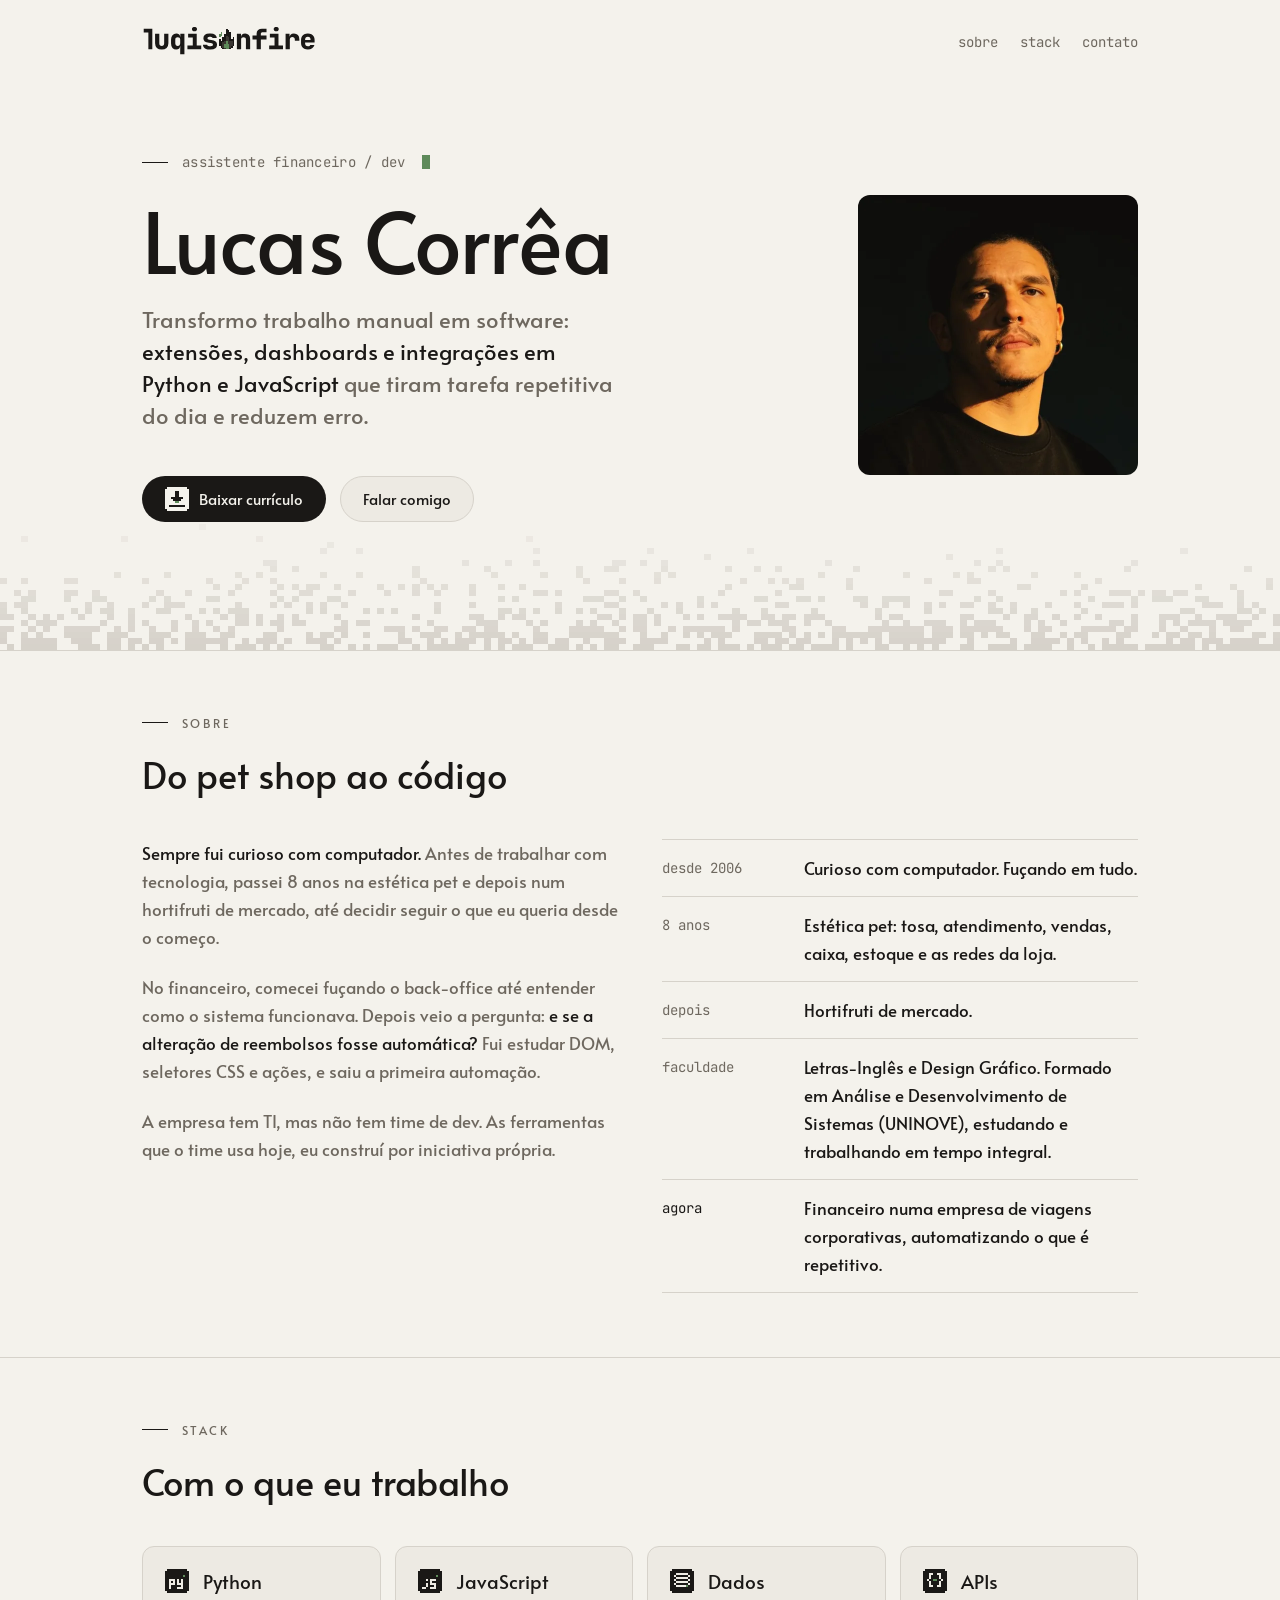
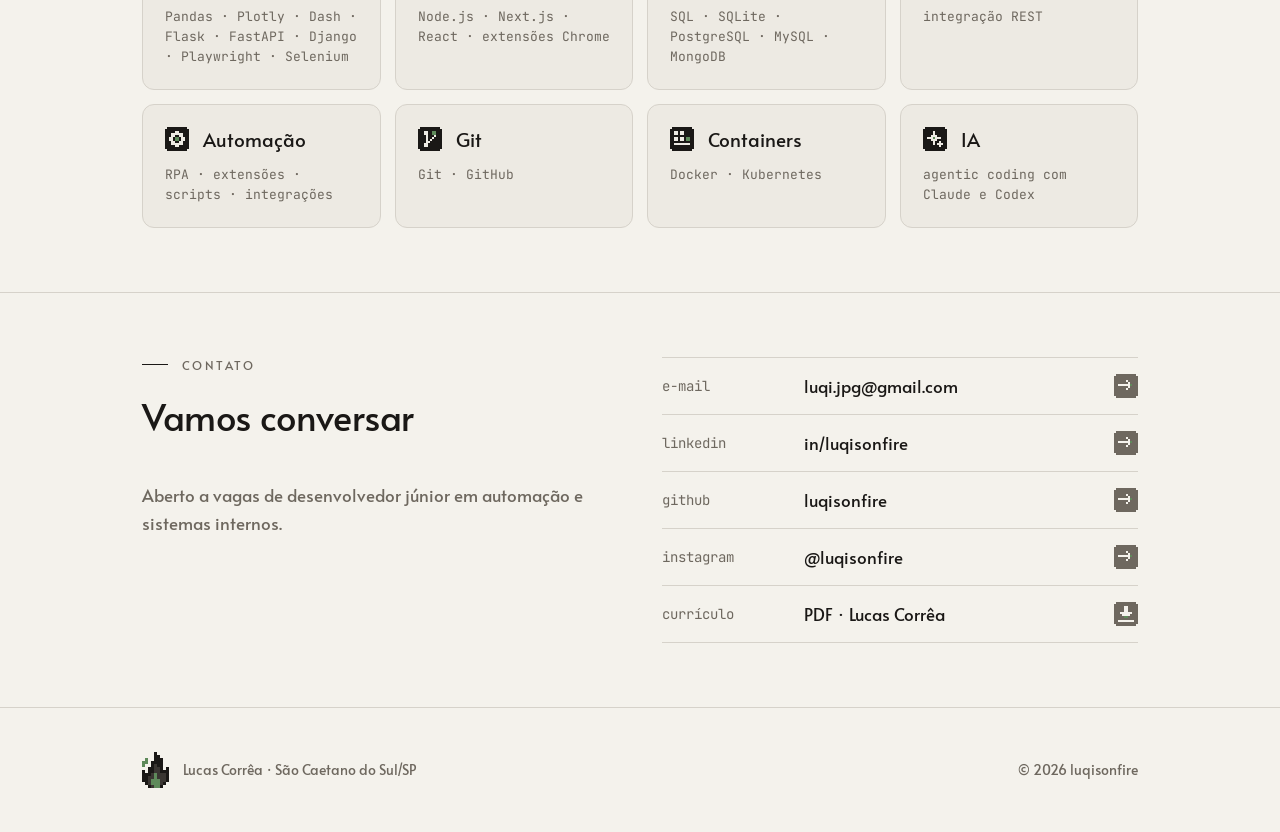
==== index.html @ d20c30f2 "Site v1: sobre, stack, contato e currículo" ====
<!doctype html>
<html lang="pt-BR">
<head>
<meta charset="utf-8">
<meta name="viewport" content="width=device-width,initial-scale=1">
<title>Lucas Corrêa · luqisonfire</title>
<meta name="description" content="Lucas Corrêa, assistente financeiro e dev. Automação de processos (RPA), integrações e ferramentas internas em Python e JavaScript.">
<meta name="theme-color" content="#0E0D0B" media="(prefers-color-scheme: dark)">
<meta name="theme-color" content="#F4F2EC" media="(prefers-color-scheme: light)">
<link rel="icon" href="favicon.svg" type="image/svg+xml">
<link rel="icon" href="favicon-32.png" sizes="32x32" type="image/png">
<link rel="apple-touch-icon" href="apple-touch-icon.png">
<link rel="canonical" href="https://luqisonfire.github.io/">
<meta property="og:type" content="website">
<meta property="og:locale" content="pt_BR">
<meta property="og:title" content="Lucas Corrêa · luqisonfire">
<meta property="og:description" content="Lucas Corrêa, assistente financeiro e dev. Automação de processos (RPA), integrações e ferramentas internas em Python e JavaScript.">
<meta property="og:url" content="https://luqisonfire.github.io/">
<meta property="og:image" content="https://luqisonfire.github.io/og.png">
<meta property="og:image:width" content="1200">
<meta property="og:image:height" content="630">
<meta name="twitter:card" content="summary_large_image">
<link rel="preload" href="assets/fonts/alata-latin-400-normal.woff2" as="font" type="font/woff2" crossorigin>
<link rel="stylesheet" href="assets/site.css">
<script type="application/ld+json">{"@context":"https://schema.org","@type":"Person","name":"Lucas Corrêa","alternateName":"luqisonfire","jobTitle":"Assistente financeiro e desenvolvedor","email":"mailto:luqi.jpg@gmail.com","url":"https://luqisonfire.github.io/","sameAs":["https://www.linkedin.com/in/luqisonfire","https://github.com/luqisonfire","https://www.instagram.com/luqisonfire"]}</script>
</head>
<body>
<a class="skip" href="#conteudo">Pular para o conteúdo</a>
<header class="wrap top">
  <a class="logo" href="./" aria-label="luqisonfire, início"><svg role="img" aria-label="luqisonfire" xmlns="http://www.w3.org/2000/svg" viewBox="35.0 -790.0 6236.5 1030.0"><path d="M260.0 0V-595H95.0V-730H400.0V0Z M734.0 10Q623.0 10 560.5 -50.0Q498.0 -110 498.0 -214V-550H648.0V-215Q648.0 -169 670.0 -144.5Q692.0 -120 734.0 -120Q775.0 -120 797.5 -144.5Q820.0 -169 820.0 -215V-550H970.0V-214Q970.0 -109 907.0 -49.5Q844.0 10 734.0 10Z M1388.0 180V30L1393.0 -105H1358.0L1391.0 -140Q1391.0 -69 1353.0 -29.5Q1315.0 10 1247.0 10Q1164.0 10 1114.0 -48.5Q1064.0 -107 1064.0 -205V-345Q1064.0 -443 1114.0 -501.5Q1164.0 -560 1247.0 -560Q1315.0 -560 1353.0 -520.5Q1391.0 -481 1391.0 -410L1358.0 -445H1393.0V-550H1538.0V180ZM1301.0 -120Q1342.0 -120 1365.0 -143.5Q1388.0 -167 1388.0 -210V-340Q1388.0 -383 1365.0 -406.5Q1342.0 -430 1301.0 -430Q1259.0 -430 1236.5 -407.0Q1214.0 -384 1214.0 -340V-210Q1214.0 -167 1236.5 -143.5Q1259.0 -120 1301.0 -120Z M1644.0 0V-136H1834.0V-415H1669.0V-550H1974.0V-136H2134.0V0ZM1894.0 -637Q1853.0 -637 1828.5 -658.0Q1804.0 -679 1804.0 -715Q1804.0 -751 1828.5 -772.0Q1853.0 -793 1894.0 -793Q1935.0 -793 1959.5 -772.0Q1984.0 -751 1984.0 -715Q1984.0 -679 1959.5 -658.0Q1935.0 -637 1894.0 -637Z M2421.0 10Q2353.0 10 2302.0 -11.5Q2251.0 -33 2222.5 -71.0Q2194.0 -109 2194.0 -160H2344.0Q2344.0 -136 2365.5 -121.5Q2387.0 -107 2421.0 -107H2465.0Q2506.0 -107 2527.5 -122.0Q2549.0 -137 2549.0 -164Q2549.0 -189 2530.0 -202.5Q2511.0 -216 2471.0 -221L2407.0 -229Q2304.0 -242 2257.0 -279.0Q2210.0 -316 2210.0 -392Q2210.0 -472 2265.0 -516.0Q2320.0 -560 2426.0 -560H2464.0Q2565.0 -560 2625.0 -516.0Q2685.0 -472 2685.0 -398H2535.0Q2535.0 -418 2515.5 -430.5Q2496.0 -443 2464.0 -443H2426.0Q2389.0 -443 2372.0 -430.5Q2355.0 -418 2355.0 -393Q2355.0 -370 2370.5 -358.0Q2386.0 -346 2420.0 -341L2489.0 -332Q2593.0 -319 2643.5 -280.0Q2694.0 -241 2694.0 -164Q2694.0 -80 2636.0 -35.0Q2578.0 10 2465.0 10Z M3397.5 0V-550H3542.5V-445H3586.5L3542.5 -410Q3542.5 -480 3582.5 -520.0Q3622.5 -560 3690.5 -560Q3770.5 -560 3819.0 -504.0Q3867.5 -448 3867.5 -355V0H3717.5V-340Q3717.5 -383 3695.0 -406.5Q3672.5 -430 3631.5 -430Q3591.5 -430 3569.5 -406.5Q3547.5 -383 3547.5 -340V0Z M4096.5 0V-350H3950.5V-485H4096.5V-560Q4096.5 -637 4149.0 -683.5Q4201.5 -730 4286.5 -730H4447.5V-600H4291.5Q4271.5 -600 4259.0 -587.5Q4246.5 -575 4246.5 -555V-485H4447.5V-350H4246.5V0Z M4541.5 0V-136H4731.5V-415H4566.5V-550H4871.5V-136H5031.5V0ZM4791.5 -637Q4750.5 -637 4726.0 -658.0Q4701.5 -679 4701.5 -715Q4701.5 -751 4726.0 -772.0Q4750.5 -793 4791.5 -793Q4832.5 -793 4857.0 -772.0Q4881.5 -751 4881.5 -715Q4881.5 -679 4857.0 -658.0Q4832.5 -637 4791.5 -637Z M5123.5 0V-550H5263.5V-445H5301.5L5258.5 -381Q5258.5 -470 5299.5 -515.0Q5340.5 -560 5419.5 -560Q5510.5 -560 5561.0 -505.0Q5611.5 -450 5611.5 -350V-305H5451.5V-340Q5451.5 -385 5427.0 -410.0Q5402.5 -435 5361.5 -435Q5318.5 -435 5296.0 -410.0Q5273.5 -385 5273.5 -340V0Z M5912.5 10Q5839.5 10 5785.0 -17.5Q5730.5 -45 5701.0 -94.5Q5671.5 -144 5671.5 -210V-340Q5671.5 -406 5701.0 -455.5Q5730.5 -505 5785.0 -532.5Q5839.5 -560 5912.5 -560Q5985.5 -560 6039.0 -532.5Q6092.5 -505 6122.0 -455.5Q6151.5 -406 6151.5 -340V-240H5814.5V-210Q5814.5 -158 5839.5 -131.5Q5864.5 -105 5914.5 -105Q5949.5 -105 5971.0 -117.0Q5992.5 -129 5999.5 -150H6146.5Q6128.5 -78 6065.0 -34.0Q6001.5 10 5912.5 10ZM6008.5 -317V-342Q6008.5 -393 5985.0 -420.0Q5961.5 -447 5912.5 -447Q5863.5 -447 5839.0 -419.0Q5814.5 -391 5814.5 -340V-325L6018.5 -327Z" class="lk"/><g shape-rendering="crispEdges"><rect x="3007.33" y="-730.00" width="61.43" height="61.43" class="lk"/><rect x="3007.33" y="-669.17" width="61.43" height="61.43" class="lk"/><rect x="3068.17" y="-669.17" width="61.43" height="61.43" class="lk"/><rect x="2824.83" y="-608.33" width="61.43" height="61.43" class="la"/><rect x="3007.33" y="-608.33" width="61.43" height="61.43" class="lk"/><rect x="3068.17" y="-608.33" width="61.43" height="61.43" class="lk"/><rect x="3129.00" y="-608.33" width="61.43" height="61.43" class="lk"/><rect x="2764.00" y="-547.50" width="61.43" height="61.43" class="la"/><rect x="2824.83" y="-547.50" width="61.43" height="61.43" class="la"/><rect x="2946.50" y="-547.50" width="61.43" height="61.43" class="lk"/><rect x="3007.33" y="-547.50" width="61.43" height="61.43" class="lk"/><rect x="3068.17" y="-547.50" width="61.43" height="61.43" class="lk"/><rect x="3129.00" y="-547.50" width="61.43" height="61.43" class="lk"/><rect x="2764.00" y="-486.67" width="61.43" height="61.43" class="la"/><rect x="2946.50" y="-486.67" width="61.43" height="61.43" class="lk"/><rect x="3007.33" y="-486.67" width="61.43" height="61.43" class="lm"/><rect x="3068.17" y="-486.67" width="61.43" height="61.43" class="lk"/><rect x="3129.00" y="-486.67" width="61.43" height="61.43" class="lk"/><rect x="2885.67" y="-425.83" width="61.43" height="61.43" class="lk"/><rect x="2946.50" y="-425.83" width="61.43" height="61.43" class="lk"/><rect x="3007.33" y="-425.83" width="61.43" height="61.43" class="lm"/><rect x="3068.17" y="-425.83" width="61.43" height="61.43" class="lm"/><rect x="3129.00" y="-425.83" width="61.43" height="61.43" class="lk"/><rect x="3250.67" y="-425.83" width="61.43" height="61.43" class="lk"/><rect x="2764.00" y="-365.00" width="61.43" height="61.43" class="lk"/><rect x="2885.67" y="-365.00" width="61.43" height="61.43" class="lk"/><rect x="2946.50" y="-365.00" width="61.43" height="61.43" class="lk"/><rect x="3007.33" y="-365.00" width="61.43" height="61.43" class="lm"/><rect x="3068.17" y="-365.00" width="61.43" height="61.43" class="lm"/><rect x="3129.00" y="-365.00" width="61.43" height="61.43" class="lk"/><rect x="3189.83" y="-365.00" width="61.43" height="61.43" class="lk"/><rect x="3250.67" y="-365.00" width="61.43" height="61.43" class="lk"/><rect x="2764.00" y="-304.17" width="61.43" height="61.43" class="lk"/><rect x="2824.83" y="-304.17" width="61.43" height="61.43" class="lk"/><rect x="2885.67" y="-304.17" width="61.43" height="61.43" class="lk"/><rect x="2946.50" y="-304.17" width="61.43" height="61.43" class="lm"/><rect x="3007.33" y="-304.17" width="61.43" height="61.43" class="la"/><rect x="3068.17" y="-304.17" width="61.43" height="61.43" class="lm"/><rect x="3129.00" y="-304.17" width="61.43" height="61.43" class="lm"/><rect x="3189.83" y="-304.17" width="61.43" height="61.43" class="lm"/><rect x="3250.67" y="-304.17" width="61.43" height="61.43" class="lk"/><rect x="2764.00" y="-243.33" width="61.43" height="61.43" class="lk"/><rect x="2824.83" y="-243.33" width="61.43" height="61.43" class="lk"/><rect x="2885.67" y="-243.33" width="61.43" height="61.43" class="lm"/><rect x="2946.50" y="-243.33" width="61.43" height="61.43" class="lm"/><rect x="3007.33" y="-243.33" width="61.43" height="61.43" class="la"/><rect x="3068.17" y="-243.33" width="61.43" height="61.43" class="lm"/><rect x="3129.00" y="-243.33" width="61.43" height="61.43" class="lm"/><rect x="3189.83" y="-243.33" width="61.43" height="61.43" class="lm"/><rect x="3250.67" y="-243.33" width="61.43" height="61.43" class="lk"/><rect x="2764.00" y="-182.50" width="61.43" height="61.43" class="lk"/><rect x="2824.83" y="-182.50" width="61.43" height="61.43" class="lk"/><rect x="2885.67" y="-182.50" width="61.43" height="61.43" class="lm"/><rect x="2946.50" y="-182.50" width="61.43" height="61.43" class="la"/><rect x="3007.33" y="-182.50" width="61.43" height="61.43" class="la"/><rect x="3068.17" y="-182.50" width="61.43" height="61.43" class="la"/><rect x="3129.00" y="-182.50" width="61.43" height="61.43" class="lm"/><rect x="3189.83" y="-182.50" width="61.43" height="61.43" class="lm"/><rect x="3250.67" y="-182.50" width="61.43" height="61.43" class="lk"/><rect x="2824.83" y="-121.67" width="61.43" height="61.43" class="lk"/><rect x="2885.67" y="-121.67" width="61.43" height="61.43" class="lm"/><rect x="2946.50" y="-121.67" width="61.43" height="61.43" class="la"/><rect x="3007.33" y="-121.67" width="61.43" height="61.43" class="la"/><rect x="3068.17" y="-121.67" width="61.43" height="61.43" class="la"/><rect x="3129.00" y="-121.67" width="61.43" height="61.43" class="lm"/><rect x="3189.83" y="-121.67" width="61.43" height="61.43" class="lk"/><rect x="2885.67" y="-60.83" width="61.43" height="61.43" class="lk"/><rect x="2946.50" y="-60.83" width="61.43" height="61.43" class="lm"/><rect x="3007.33" y="-60.83" width="61.43" height="61.43" class="la"/><rect x="3068.17" y="-60.83" width="61.43" height="61.43" class="la"/><rect x="3129.00" y="-60.83" width="61.43" height="61.43" class="lk"/></g></svg></a>
  <nav aria-label="Seções"><a href="#sobre">sobre</a><a href="#stack">stack</a><a href="#contato">contato</a></nav>
</header>
<main id="conteudo">
<div class="hero">
  <div class="embers" aria-hidden="true"><i class="" style="left:8%;animation-delay:0s"></i><i class="" style="left:22%;animation-delay:2.2s"></i><i class="" style="left:37%;animation-delay:4.1s"></i><i class="on" style="left:55%;animation-delay:1.2s"></i><i class="" style="left:71%;animation-delay:3.3s"></i><i class="" style="left:88%;animation-delay:5.0s"></i><i class="" style="left:63%;animation-delay:0.6s"></i></div>
  <svg class="trail" viewBox="0 0 180 22" preserveAspectRatio="none" shape-rendering="crispEdges" fill="currentColor" aria-hidden="true" focusable="false"><rect x="0" y="20" width="1" height="1" fill-opacity="0.96"/><rect x="0" y="19" width="1" height="1" fill-opacity="0.92"/><rect x="0" y="18" width="1" height="1" fill-opacity="0.88"/><rect x="0" y="16" width="1" height="1" fill-opacity="0.81"/><rect x="0" y="15" width="1" height="1" fill-opacity="0.77"/><rect x="0" y="14" width="1" height="1" fill-opacity="0.73"/><rect x="0" y="10" width="1" height="1" fill-opacity="0.57"/><rect x="1" y="21" width="1" height="1"/><rect x="1" y="18" width="1" height="1" fill-opacity="0.88"/><rect x="1" y="16" width="1" height="1" fill-opacity="0.81"/><rect x="2" y="14" width="1" height="1" fill-opacity="0.73"/><rect x="2" y="12" width="1" height="1" fill-opacity="0.65"/><rect x="3" y="21" width="1" height="1"/><rect x="3" y="20" width="1" height="1" fill-opacity="0.96"/><rect x="3" y="19" width="1" height="1" fill-opacity="0.92"/><rect x="3" y="17" width="1" height="1" fill-opacity="0.85"/><rect x="3" y="15" width="1" height="1" fill-opacity="0.77"/><rect x="3" y="14" width="1" height="1" fill-opacity="0.73"/><rect x="3" y="13" width="1" height="1" fill-opacity="0.69"/><rect x="3" y="10" width="1" height="1" fill-opacity="0.57"/><rect x="3" y="3" width="1" height="1" fill-opacity="0.3"/><rect x="4" y="21" width="1" height="1"/><rect x="4" y="20" width="1" height="1" fill-opacity="0.96"/><rect x="4" y="18" width="1" height="1" fill-opacity="0.88"/><rect x="4" y="16" width="1" height="1" fill-opacity="0.81"/><rect x="4" y="13" width="1" height="1" fill-opacity="0.69"/><rect x="4" y="12" width="1" height="1" fill-opacity="0.65"/><rect x="5" y="21" width="1" height="1"/><rect x="5" y="20" width="1" height="1" fill-opacity="0.96"/><rect x="5" y="19" width="1" height="1" fill-opacity="0.92"/><rect x="5" y="17" width="1" height="1" fill-opacity="0.85"/><rect x="6" y="21" width="1" height="1"/><rect x="6" y="20" width="1" height="1" fill-opacity="0.96"/><rect x="6" y="18" width="1" height="1" fill-opacity="0.88"/><rect x="6" y="17" width="1" height="1" fill-opacity="0.85"/><rect x="6" y="16" width="1" height="1" fill-opacity="0.81"/><rect x="7" y="21" width="1" height="1"/><rect x="7" y="20" width="1" height="1" fill-opacity="0.96"/><rect x="7" y="17" width="1" height="1" fill-opacity="0.85"/><rect x="8" y="16" width="1" height="1" fill-opacity="0.81"/><rect x="9" y="19" width="1" height="1" fill-opacity="0.92"/><rect x="9" y="18" width="1" height="1" fill-opacity="0.88"/><rect x="9" y="13" width="1" height="1" fill-opacity="0.69"/><rect x="9" y="12" width="1" height="1" fill-opacity="0.65"/><rect x="9" y="10" width="1" height="1" fill-opacity="0.57"/><rect x="10" y="20" width="1" height="1" fill-opacity="0.96"/><rect x="10" y="19" width="1" height="1" fill-opacity="0.92"/><rect x="10" y="18" width="1" height="1" fill-opacity="0.88"/><rect x="10" y="15" width="1" height="1" fill-opacity="0.77"/><rect x="10" y="12" width="1" height="1" fill-opacity="0.65"/><rect x="10" y="10" width="1" height="1" fill-opacity="0.57"/><rect x="11" y="21" width="1" height="1"/><rect x="11" y="20" width="1" height="1" fill-opacity="0.96"/><rect x="11" y="19" width="1" height="1" fill-opacity="0.92"/><rect x="11" y="18" width="1" height="1" fill-opacity="0.88"/><rect x="11" y="16" width="1" height="1" fill-opacity="0.81"/><rect x="12" y="21" width="1" height="1"/><rect x="12" y="20" width="1" height="1" fill-opacity="0.96"/><rect x="12" y="19" width="1" height="1" fill-opacity="0.92"/><rect x="12" y="18" width="1" height="1" fill-opacity="0.88"/><rect x="12" y="15" width="1" height="1" fill-opacity="0.77"/><rect x="12" y="14" width="1" height="1" fill-opacity="0.73"/><rect x="13" y="21" width="1" height="1"/><rect x="13" y="18" width="1" height="1" fill-opacity="0.88"/><rect x="13" y="13" width="1" height="1" fill-opacity="0.69"/><rect x="13" y="12" width="1" height="1" fill-opacity="0.65"/><rect x="14" y="17" width="1" height="1" fill-opacity="0.85"/><rect x="14" y="15" width="1" height="1" fill-opacity="0.77"/><rect x="14" y="13" width="1" height="1" fill-opacity="0.69"/><rect x="15" y="21" width="1" height="1"/><rect x="15" y="20" width="1" height="1" fill-opacity="0.96"/><rect x="15" y="19" width="1" height="1" fill-opacity="0.92"/><rect x="15" y="16" width="1" height="1" fill-opacity="0.81"/><rect x="15" y="15" width="1" height="1" fill-opacity="0.77"/><rect x="15" y="14" width="1" height="1" fill-opacity="0.73"/><rect x="16" y="21" width="1" height="1"/><rect x="16" y="20" width="1" height="1" fill-opacity="0.96"/><rect x="16" y="19" width="1" height="1" fill-opacity="0.92"/><rect x="16" y="18" width="1" height="1" fill-opacity="0.88"/><rect x="16" y="9" width="1" height="1" fill-opacity="0.54"/><rect x="17" y="19" width="1" height="1" fill-opacity="0.92"/><rect x="17" y="3" width="1" height="1" fill-opacity="0.3"/><rect x="18" y="21" width="1" height="1"/><rect x="18" y="20" width="1" height="1" fill-opacity="0.96"/><rect x="18" y="18" width="1" height="1" fill-opacity="0.88"/><rect x="18" y="17" width="1" height="1" fill-opacity="0.85"/><rect x="18" y="16" width="1" height="1" fill-opacity="0.81"/><rect x="18" y="15" width="1" height="1" fill-opacity="0.77"/><rect x="19" y="20" width="1" height="1" fill-opacity="0.96"/><rect x="20" y="21" width="1" height="1"/><rect x="20" y="17" width="1" height="1" fill-opacity="0.85"/><rect x="20" y="14" width="1" height="1" fill-opacity="0.73"/><rect x="20" y="10" width="1" height="1" fill-opacity="0.57"/><rect x="21" y="20" width="1" height="1" fill-opacity="0.96"/><rect x="21" y="19" width="1" height="1" fill-opacity="0.92"/><rect x="21" y="18" width="1" height="1" fill-opacity="0.88"/><rect x="21" y="13" width="1" height="1" fill-opacity="0.69"/><rect x="22" y="21" width="1" height="1"/><rect x="22" y="20" width="1" height="1" fill-opacity="0.96"/><rect x="22" y="19" width="1" height="1" fill-opacity="0.92"/><rect x="22" y="15" width="1" height="1" fill-opacity="0.77"/><rect x="22" y="12" width="1" height="1" fill-opacity="0.65"/><rect x="23" y="19" width="1" height="1" fill-opacity="0.92"/><rect x="23" y="15" width="1" height="1" fill-opacity="0.77"/><rect x="23" y="14" width="1" height="1" fill-opacity="0.73"/><rect x="23" y="13" width="1" height="1" fill-opacity="0.69"/><rect x="23" y="9" width="1" height="1" fill-opacity="0.54"/><rect x="24" y="20" width="1" height="1" fill-opacity="0.96"/><rect x="24" y="18" width="1" height="1" fill-opacity="0.88"/><rect x="24" y="17" width="1" height="1" fill-opacity="0.85"/><rect x="24" y="14" width="1" height="1" fill-opacity="0.73"/><rect x="25" y="14" width="1" height="1" fill-opacity="0.73"/><rect x="26" y="21" width="1" height="1"/><rect x="26" y="20" width="1" height="1" fill-opacity="0.96"/><rect x="26" y="19" width="1" height="1" fill-opacity="0.92"/><rect x="26" y="16" width="1" height="1" fill-opacity="0.81"/><rect x="26" y="12" width="1" height="1" fill-opacity="0.65"/><rect x="27" y="21" width="1" height="1"/><rect x="27" y="20" width="1" height="1" fill-opacity="0.96"/><rect x="27" y="19" width="1" height="1" fill-opacity="0.92"/><rect x="27" y="18" width="1" height="1" fill-opacity="0.88"/><rect x="27" y="17" width="1" height="1" fill-opacity="0.85"/><rect x="28" y="21" width="1" height="1"/><rect x="28" y="20" width="1" height="1" fill-opacity="0.96"/><rect x="28" y="19" width="1" height="1" fill-opacity="0.92"/><rect x="28" y="15" width="1" height="1" fill-opacity="0.77"/><rect x="28" y="1" width="1" height="1" fill-opacity="0.23"/><rect x="29" y="20" width="1" height="1" fill-opacity="0.96"/><rect x="29" y="17" width="1" height="1" fill-opacity="0.85"/><rect x="29" y="13" width="1" height="1" fill-opacity="0.69"/><rect x="29" y="10" width="1" height="1" fill-opacity="0.57"/><rect x="30" y="20" width="1" height="1" fill-opacity="0.96"/><rect x="30" y="18" width="1" height="1" fill-opacity="0.88"/><rect x="30" y="15" width="1" height="1" fill-opacity="0.77"/><rect x="30" y="13" width="1" height="1" fill-opacity="0.69"/><rect x="30" y="11" width="1" height="1" fill-opacity="0.61"/><rect x="31" y="21" width="1" height="1"/><rect x="31" y="20" width="1" height="1" fill-opacity="0.96"/><rect x="31" y="19" width="1" height="1" fill-opacity="0.92"/><rect x="31" y="16" width="1" height="1" fill-opacity="0.81"/><rect x="32" y="19" width="1" height="1" fill-opacity="0.92"/><rect x="32" y="18" width="1" height="1" fill-opacity="0.88"/><rect x="32" y="15" width="1" height="1" fill-opacity="0.77"/><rect x="32" y="12" width="1" height="1" fill-opacity="0.65"/><rect x="33" y="21" width="1" height="1"/><rect x="33" y="17" width="1" height="1" fill-opacity="0.85"/><rect x="33" y="16" width="1" height="1" fill-opacity="0.81"/><rect x="33" y="15" width="1" height="1" fill-opacity="0.77"/><rect x="33" y="14" width="1" height="1" fill-opacity="0.73"/><rect x="33" y="11" width="1" height="1" fill-opacity="0.61"/><rect x="33" y="9" width="1" height="1" fill-opacity="0.54"/><rect x="34" y="21" width="1" height="1"/><rect x="34" y="20" width="1" height="1" fill-opacity="0.96"/><rect x="34" y="17" width="1" height="1" fill-opacity="0.85"/><rect x="34" y="16" width="1" height="1" fill-opacity="0.81"/><rect x="34" y="15" width="1" height="1" fill-opacity="0.77"/><rect x="34" y="10" width="1" height="1" fill-opacity="0.57"/><rect x="35" y="21" width="1" height="1"/><rect x="36" y="20" width="1" height="1" fill-opacity="0.96"/><rect x="36" y="17" width="1" height="1" fill-opacity="0.85"/><rect x="36" y="16" width="1" height="1" fill-opacity="0.81"/><rect x="36" y="9" width="1" height="1" fill-opacity="0.54"/><rect x="36" y="3" width="1" height="1" fill-opacity="0.3"/><rect x="37" y="21" width="1" height="1"/><rect x="37" y="20" width="1" height="1" fill-opacity="0.96"/><rect x="37" y="19" width="1" height="1" fill-opacity="0.92"/><rect x="37" y="7" width="1" height="1" fill-opacity="0.46"/><rect x="38" y="20" width="1" height="1" fill-opacity="0.96"/><rect x="38" y="19" width="1" height="1" fill-opacity="0.92"/><rect x="38" y="17" width="1" height="1" fill-opacity="0.85"/><rect x="38" y="14" width="1" height="1" fill-opacity="0.73"/><rect x="38" y="12" width="1" height="1" fill-opacity="0.65"/><rect x="38" y="10" width="1" height="1" fill-opacity="0.57"/><rect x="38" y="8" width="1" height="1" fill-opacity="0.5"/><rect x="38" y="7" width="1" height="1" fill-opacity="0.46"/><rect x="39" y="21" width="1" height="1"/><rect x="39" y="18" width="1" height="1" fill-opacity="0.88"/><rect x="39" y="17" width="1" height="1" fill-opacity="0.85"/><rect x="39" y="16" width="1" height="1" fill-opacity="0.81"/><rect x="39" y="13" width="1" height="1" fill-opacity="0.69"/><rect x="39" y="11" width="1" height="1" fill-opacity="0.61"/><rect x="40" y="20" width="1" height="1" fill-opacity="0.96"/><rect x="40" y="14" width="1" height="1" fill-opacity="0.73"/><rect x="41" y="17" width="1" height="1" fill-opacity="0.85"/><rect x="41" y="16" width="1" height="1" fill-opacity="0.81"/><rect x="41" y="13" width="1" height="1" fill-opacity="0.69"/><rect x="41" y="11" width="1" height="1" fill-opacity="0.61"/><rect x="41" y="8" width="1" height="1" fill-opacity="0.5"/><rect x="42" y="17" width="1" height="1" fill-opacity="0.85"/><rect x="42" y="12" width="1" height="1" fill-opacity="0.65"/><rect x="43" y="20" width="1" height="1" fill-opacity="0.96"/><rect x="43" y="19" width="1" height="1" fill-opacity="0.92"/><rect x="43" y="15" width="1" height="1" fill-opacity="0.77"/><rect x="43" y="14" width="1" height="1" fill-opacity="0.73"/><rect x="43" y="12" width="1" height="1" fill-opacity="0.65"/><rect x="43" y="11" width="1" height="1" fill-opacity="0.61"/><rect x="44" y="20" width="1" height="1" fill-opacity="0.96"/><rect x="44" y="11" width="1" height="1" fill-opacity="0.61"/><rect x="45" y="21" width="1" height="1"/><rect x="45" y="20" width="1" height="1" fill-opacity="0.96"/><rect x="45" y="19" width="1" height="1" fill-opacity="0.92"/><rect x="45" y="15" width="1" height="1" fill-opacity="0.77"/><rect x="45" y="14" width="1" height="1" fill-opacity="0.73"/><rect x="45" y="9" width="1" height="1" fill-opacity="0.54"/><rect x="45" y="5" width="1" height="1" fill-opacity="0.38"/><rect x="46" y="21" width="1" height="1"/><rect x="46" y="19" width="1" height="1" fill-opacity="0.92"/><rect x="46" y="13" width="1" height="1" fill-opacity="0.69"/><rect x="46" y="4" width="1" height="1" fill-opacity="0.34"/><rect x="47" y="20" width="1" height="1" fill-opacity="0.96"/><rect x="47" y="18" width="1" height="1" fill-opacity="0.88"/><rect x="47" y="16" width="1" height="1" fill-opacity="0.81"/><rect x="47" y="13" width="1" height="1" fill-opacity="0.69"/><rect x="47" y="11" width="1" height="1" fill-opacity="0.61"/><rect x="48" y="19" width="1" height="1" fill-opacity="0.92"/><rect x="48" y="18" width="1" height="1" fill-opacity="0.88"/><rect x="48" y="17" width="1" height="1" fill-opacity="0.85"/><rect x="48" y="14" width="1" height="1" fill-opacity="0.73"/><rect x="49" y="21" width="1" height="1"/><rect x="49" y="12" width="1" height="1" fill-opacity="0.65"/><rect x="50" y="17" width="1" height="1" fill-opacity="0.85"/><rect x="50" y="9" width="1" height="1" fill-opacity="0.54"/><rect x="50" y="5" width="1" height="1" fill-opacity="0.38"/><rect x="51" y="21" width="1" height="1"/><rect x="51" y="19" width="1" height="1" fill-opacity="0.92"/><rect x="51" y="17" width="1" height="1" fill-opacity="0.85"/><rect x="51" y="15" width="1" height="1" fill-opacity="0.77"/><rect x="53" y="21" width="1" height="1"/><rect x="53" y="15" width="1" height="1" fill-opacity="0.77"/><rect x="53" y="11" width="1" height="1" fill-opacity="0.61"/><rect x="54" y="21" width="1" height="1"/><rect x="54" y="18" width="1" height="1" fill-opacity="0.88"/><rect x="54" y="12" width="1" height="1" fill-opacity="0.65"/><rect x="55" y="21" width="1" height="1"/><rect x="55" y="18" width="1" height="1" fill-opacity="0.88"/><rect x="55" y="15" width="1" height="1" fill-opacity="0.77"/><rect x="56" y="20" width="1" height="1" fill-opacity="0.96"/><rect x="56" y="19" width="1" height="1" fill-opacity="0.92"/><rect x="56" y="18" width="1" height="1" fill-opacity="0.88"/><rect x="56" y="11" width="1" height="1" fill-opacity="0.61"/><rect x="57" y="20" width="1" height="1" fill-opacity="0.96"/><rect x="58" y="21" width="1" height="1"/><rect x="58" y="18" width="1" height="1" fill-opacity="0.88"/><rect x="58" y="16" width="1" height="1" fill-opacity="0.81"/><rect x="58" y="12" width="1" height="1" fill-opacity="0.65"/><rect x="58" y="11" width="1" height="1" fill-opacity="0.61"/><rect x="58" y="9" width="1" height="1" fill-opacity="0.54"/><rect x="58" y="8" width="1" height="1" fill-opacity="0.5"/><rect x="59" y="19" width="1" height="1" fill-opacity="0.92"/><rect x="59" y="10" width="1" height="1" fill-opacity="0.57"/><rect x="60" y="21" width="1" height="1"/><rect x="60" y="20" width="1" height="1" fill-opacity="0.96"/><rect x="60" y="19" width="1" height="1" fill-opacity="0.92"/><rect x="60" y="17" width="1" height="1" fill-opacity="0.85"/><rect x="60" y="11" width="1" height="1" fill-opacity="0.61"/><rect x="61" y="21" width="1" height="1"/><rect x="61" y="19" width="1" height="1" fill-opacity="0.92"/><rect x="61" y="18" width="1" height="1" fill-opacity="0.88"/><rect x="61" y="15" width="1" height="1" fill-opacity="0.77"/><rect x="61" y="14" width="1" height="1" fill-opacity="0.73"/><rect x="61" y="12" width="1" height="1" fill-opacity="0.65"/><rect x="62" y="21" width="1" height="1"/><rect x="62" y="20" width="1" height="1" fill-opacity="0.96"/><rect x="62" y="18" width="1" height="1" fill-opacity="0.88"/><rect x="62" y="11" width="1" height="1" fill-opacity="0.61"/><rect x="63" y="21" width="1" height="1"/><rect x="64" y="21" width="1" height="1"/><rect x="64" y="20" width="1" height="1" fill-opacity="0.96"/><rect x="64" y="19" width="1" height="1" fill-opacity="0.92"/><rect x="65" y="21" width="1" height="1"/><rect x="65" y="20" width="1" height="1" fill-opacity="0.96"/><rect x="65" y="18" width="1" height="1" fill-opacity="0.88"/><rect x="65" y="7" width="1" height="1" fill-opacity="0.46"/><rect x="66" y="20" width="1" height="1" fill-opacity="0.96"/><rect x="66" y="19" width="1" height="1" fill-opacity="0.92"/><rect x="66" y="18" width="1" height="1" fill-opacity="0.88"/><rect x="66" y="16" width="1" height="1" fill-opacity="0.81"/><rect x="66" y="14" width="1" height="1" fill-opacity="0.73"/><rect x="66" y="12" width="1" height="1" fill-opacity="0.65"/><rect x="66" y="11" width="1" height="1" fill-opacity="0.61"/><rect x="67" y="19" width="1" height="1" fill-opacity="0.92"/><rect x="67" y="17" width="1" height="1" fill-opacity="0.85"/><rect x="67" y="16" width="1" height="1" fill-opacity="0.81"/><rect x="68" y="21" width="1" height="1"/><rect x="68" y="20" width="1" height="1" fill-opacity="0.96"/><rect x="68" y="19" width="1" height="1" fill-opacity="0.92"/><rect x="68" y="18" width="1" height="1" fill-opacity="0.88"/><rect x="68" y="17" width="1" height="1" fill-opacity="0.85"/><rect x="68" y="8" width="1" height="1" fill-opacity="0.5"/><rect x="69" y="19" width="1" height="1" fill-opacity="0.92"/><rect x="69" y="18" width="1" height="1" fill-opacity="0.88"/><rect x="69" y="17" width="1" height="1" fill-opacity="0.85"/><rect x="69" y="9" width="1" height="1" fill-opacity="0.54"/><rect x="70" y="21" width="1" height="1"/><rect x="70" y="20" width="1" height="1" fill-opacity="0.96"/><rect x="70" y="19" width="1" height="1" fill-opacity="0.92"/><rect x="70" y="16" width="1" height="1" fill-opacity="0.81"/><rect x="70" y="15" width="1" height="1" fill-opacity="0.77"/><rect x="70" y="13" width="1" height="1" fill-opacity="0.69"/><rect x="70" y="11" width="1" height="1" fill-opacity="0.61"/><rect x="71" y="20" width="1" height="1" fill-opacity="0.96"/><rect x="71" y="15" width="1" height="1" fill-opacity="0.77"/><rect x="71" y="7" width="1" height="1" fill-opacity="0.46"/><rect x="72" y="21" width="1" height="1"/><rect x="72" y="19" width="1" height="1" fill-opacity="0.92"/><rect x="72" y="16" width="1" height="1" fill-opacity="0.81"/><rect x="72" y="13" width="1" height="1" fill-opacity="0.69"/><rect x="73" y="21" width="1" height="1"/><rect x="73" y="20" width="1" height="1" fill-opacity="0.96"/><rect x="73" y="16" width="1" height="1" fill-opacity="0.81"/><rect x="73" y="15" width="1" height="1" fill-opacity="0.77"/><rect x="73" y="11" width="1" height="1" fill-opacity="0.61"/><rect x="74" y="21" width="1" height="1"/><rect x="74" y="17" width="1" height="1" fill-opacity="0.85"/><rect x="74" y="3" width="1" height="1" fill-opacity="0.3"/><rect x="75" y="20" width="1" height="1" fill-opacity="0.96"/><rect x="75" y="19" width="1" height="1" fill-opacity="0.92"/><rect x="75" y="18" width="1" height="1" fill-opacity="0.88"/><rect x="75" y="15" width="1" height="1" fill-opacity="0.77"/><rect x="75" y="12" width="1" height="1" fill-opacity="0.65"/><rect x="75" y="7" width="1" height="1" fill-opacity="0.46"/><rect x="75" y="5" width="1" height="1" fill-opacity="0.38"/><rect x="76" y="20" width="1" height="1" fill-opacity="0.96"/><rect x="76" y="19" width="1" height="1" fill-opacity="0.92"/><rect x="76" y="17" width="1" height="1" fill-opacity="0.85"/><rect x="76" y="12" width="1" height="1" fill-opacity="0.65"/><rect x="76" y="9" width="1" height="1" fill-opacity="0.54"/><rect x="77" y="21" width="1" height="1"/><rect x="78" y="21" width="1" height="1"/><rect x="78" y="20" width="1" height="1" fill-opacity="0.96"/><rect x="78" y="15" width="1" height="1" fill-opacity="0.77"/><rect x="78" y="14" width="1" height="1" fill-opacity="0.73"/><rect x="78" y="12" width="1" height="1" fill-opacity="0.65"/><rect x="79" y="21" width="1" height="1"/><rect x="79" y="20" width="1" height="1" fill-opacity="0.96"/><rect x="80" y="19" width="1" height="1" fill-opacity="0.92"/><rect x="80" y="18" width="1" height="1" fill-opacity="0.88"/><rect x="81" y="21" width="1" height="1"/><rect x="81" y="19" width="1" height="1" fill-opacity="0.92"/><rect x="81" y="18" width="1" height="1" fill-opacity="0.88"/><rect x="81" y="17" width="1" height="1" fill-opacity="0.85"/><rect x="81" y="15" width="1" height="1" fill-opacity="0.77"/><rect x="81" y="9" width="1" height="1" fill-opacity="0.54"/><rect x="81" y="8" width="1" height="1" fill-opacity="0.5"/><rect x="82" y="20" width="1" height="1" fill-opacity="0.96"/><rect x="82" y="19" width="1" height="1" fill-opacity="0.92"/><rect x="82" y="18" width="1" height="1" fill-opacity="0.88"/><rect x="82" y="13" width="1" height="1" fill-opacity="0.69"/><rect x="82" y="10" width="1" height="1" fill-opacity="0.57"/><rect x="83" y="21" width="1" height="1"/><rect x="83" y="19" width="1" height="1" fill-opacity="0.92"/><rect x="83" y="18" width="1" height="1" fill-opacity="0.88"/><rect x="83" y="17" width="1" height="1" fill-opacity="0.85"/><rect x="83" y="15" width="1" height="1" fill-opacity="0.77"/><rect x="83" y="13" width="1" height="1" fill-opacity="0.69"/><rect x="84" y="19" width="1" height="1" fill-opacity="0.92"/><rect x="84" y="18" width="1" height="1" fill-opacity="0.88"/><rect x="84" y="16" width="1" height="1" fill-opacity="0.81"/><rect x="84" y="13" width="1" height="1" fill-opacity="0.69"/><rect x="85" y="21" width="1" height="1"/><rect x="85" y="20" width="1" height="1" fill-opacity="0.96"/><rect x="85" y="19" width="1" height="1" fill-opacity="0.92"/><rect x="85" y="16" width="1" height="1" fill-opacity="0.81"/><rect x="85" y="14" width="1" height="1" fill-opacity="0.73"/><rect x="85" y="12" width="1" height="1" fill-opacity="0.65"/><rect x="85" y="8" width="1" height="1" fill-opacity="0.5"/><rect x="86" y="21" width="1" height="1"/><rect x="86" y="20" width="1" height="1" fill-opacity="0.96"/><rect x="86" y="19" width="1" height="1" fill-opacity="0.92"/><rect x="86" y="17" width="1" height="1" fill-opacity="0.85"/><rect x="86" y="14" width="1" height="1" fill-opacity="0.73"/><rect x="86" y="12" width="1" height="1" fill-opacity="0.65"/><rect x="86" y="8" width="1" height="1" fill-opacity="0.5"/><rect x="86" y="7" width="1" height="1" fill-opacity="0.46"/><rect x="87" y="20" width="1" height="1" fill-opacity="0.96"/><rect x="87" y="18" width="1" height="1" fill-opacity="0.88"/><rect x="87" y="16" width="1" height="1" fill-opacity="0.81"/><rect x="87" y="15" width="1" height="1" fill-opacity="0.77"/><rect x="87" y="13" width="1" height="1" fill-opacity="0.69"/><rect x="87" y="10" width="1" height="1" fill-opacity="0.57"/><rect x="87" y="7" width="1" height="1" fill-opacity="0.46"/><rect x="89" y="21" width="1" height="1"/><rect x="89" y="18" width="1" height="1" fill-opacity="0.88"/><rect x="89" y="17" width="1" height="1" fill-opacity="0.85"/><rect x="89" y="16" width="1" height="1" fill-opacity="0.81"/><rect x="89" y="12" width="1" height="1" fill-opacity="0.65"/><rect x="90" y="21" width="1" height="1"/><rect x="90" y="20" width="1" height="1" fill-opacity="0.96"/><rect x="90" y="19" width="1" height="1" fill-opacity="0.92"/><rect x="90" y="18" width="1" height="1" fill-opacity="0.88"/><rect x="90" y="17" width="1" height="1" fill-opacity="0.85"/><rect x="90" y="16" width="1" height="1" fill-opacity="0.81"/><rect x="90" y="13" width="1" height="1" fill-opacity="0.69"/><rect x="90" y="7" width="1" height="1" fill-opacity="0.46"/><rect x="91" y="21" width="1" height="1"/><rect x="91" y="20" width="1" height="1" fill-opacity="0.96"/><rect x="91" y="15" width="1" height="1" fill-opacity="0.77"/><rect x="91" y="5" width="1" height="1" fill-opacity="0.38"/><rect x="92" y="20" width="1" height="1" fill-opacity="0.96"/><rect x="92" y="17" width="1" height="1" fill-opacity="0.85"/><rect x="92" y="16" width="1" height="1" fill-opacity="0.81"/><rect x="92" y="10" width="1" height="1" fill-opacity="0.57"/><rect x="92" y="9" width="1" height="1" fill-opacity="0.54"/><rect x="93" y="20" width="1" height="1" fill-opacity="0.96"/><rect x="93" y="19" width="1" height="1" fill-opacity="0.92"/><rect x="93" y="14" width="1" height="1" fill-opacity="0.73"/><rect x="93" y="8" width="1" height="1" fill-opacity="0.5"/><rect x="93" y="7" width="1" height="1" fill-opacity="0.46"/><rect x="94" y="18" width="1" height="1" fill-opacity="0.88"/><rect x="94" y="9" width="1" height="1" fill-opacity="0.54"/><rect x="95" y="21" width="1" height="1"/><rect x="95" y="15" width="1" height="1" fill-opacity="0.77"/><rect x="95" y="14" width="1" height="1" fill-opacity="0.73"/><rect x="96" y="21" width="1" height="1"/><rect x="96" y="19" width="1" height="1" fill-opacity="0.92"/><rect x="96" y="18" width="1" height="1" fill-opacity="0.88"/><rect x="96" y="16" width="1" height="1" fill-opacity="0.81"/><rect x="97" y="18" width="1" height="1" fill-opacity="0.88"/><rect x="98" y="21" width="1" height="1"/><rect x="98" y="19" width="1" height="1" fill-opacity="0.92"/><rect x="98" y="18" width="1" height="1" fill-opacity="0.88"/><rect x="98" y="16" width="1" height="1" fill-opacity="0.81"/><rect x="98" y="14" width="1" height="1" fill-opacity="0.73"/><rect x="98" y="13" width="1" height="1" fill-opacity="0.69"/><rect x="99" y="21" width="1" height="1"/><rect x="99" y="20" width="1" height="1" fill-opacity="0.96"/><rect x="99" y="18" width="1" height="1" fill-opacity="0.88"/><rect x="99" y="6" width="1" height="1" fill-opacity="0.42"/><rect x="100" y="19" width="1" height="1" fill-opacity="0.92"/><rect x="100" y="18" width="1" height="1" fill-opacity="0.88"/><rect x="100" y="14" width="1" height="1" fill-opacity="0.73"/><rect x="101" y="21" width="1" height="1"/><rect x="101" y="20" width="1" height="1" fill-opacity="0.96"/><rect x="101" y="19" width="1" height="1" fill-opacity="0.92"/><rect x="101" y="18" width="1" height="1" fill-opacity="0.88"/><rect x="101" y="16" width="1" height="1" fill-opacity="0.81"/><rect x="101" y="12" width="1" height="1" fill-opacity="0.65"/><rect x="102" y="21" width="1" height="1"/><rect x="102" y="19" width="1" height="1" fill-opacity="0.92"/><rect x="102" y="16" width="1" height="1" fill-opacity="0.81"/><rect x="102" y="11" width="1" height="1" fill-opacity="0.61"/><rect x="102" y="8" width="1" height="1" fill-opacity="0.5"/><rect x="103" y="21" width="1" height="1"/><rect x="103" y="18" width="1" height="1" fill-opacity="0.88"/><rect x="103" y="17" width="1" height="1" fill-opacity="0.85"/><rect x="103" y="16" width="1" height="1" fill-opacity="0.81"/><rect x="103" y="15" width="1" height="1" fill-opacity="0.77"/><rect x="104" y="16" width="1" height="1" fill-opacity="0.81"/><rect x="104" y="10" width="1" height="1" fill-opacity="0.57"/><rect x="105" y="21" width="1" height="1"/><rect x="105" y="17" width="1" height="1" fill-opacity="0.85"/><rect x="105" y="5" width="1" height="1" fill-opacity="0.38"/><rect x="106" y="20" width="1" height="1" fill-opacity="0.96"/><rect x="106" y="19" width="1" height="1" fill-opacity="0.92"/><rect x="106" y="17" width="1" height="1" fill-opacity="0.85"/><rect x="106" y="13" width="1" height="1" fill-opacity="0.69"/><rect x="106" y="8" width="1" height="1" fill-opacity="0.5"/><rect x="107" y="21" width="1" height="1"/><rect x="107" y="20" width="1" height="1" fill-opacity="0.96"/><rect x="107" y="19" width="1" height="1" fill-opacity="0.92"/><rect x="107" y="16" width="1" height="1" fill-opacity="0.81"/><rect x="107" y="15" width="1" height="1" fill-opacity="0.77"/><rect x="107" y="13" width="1" height="1" fill-opacity="0.69"/><rect x="108" y="21" width="1" height="1"/><rect x="108" y="19" width="1" height="1" fill-opacity="0.92"/><rect x="108" y="17" width="1" height="1" fill-opacity="0.85"/><rect x="108" y="16" width="1" height="1" fill-opacity="0.81"/><rect x="108" y="10" width="1" height="1" fill-opacity="0.57"/><rect x="109" y="21" width="1" height="1"/><rect x="109" y="20" width="1" height="1" fill-opacity="0.96"/><rect x="109" y="19" width="1" height="1" fill-opacity="0.92"/><rect x="109" y="17" width="1" height="1" fill-opacity="0.85"/><rect x="109" y="14" width="1" height="1" fill-opacity="0.73"/><rect x="109" y="12" width="1" height="1" fill-opacity="0.65"/><rect x="109" y="8" width="1" height="1" fill-opacity="0.5"/><rect x="110" y="20" width="1" height="1" fill-opacity="0.96"/><rect x="110" y="18" width="1" height="1" fill-opacity="0.88"/><rect x="110" y="17" width="1" height="1" fill-opacity="0.85"/><rect x="110" y="16" width="1" height="1" fill-opacity="0.81"/><rect x="110" y="14" width="1" height="1" fill-opacity="0.73"/><rect x="110" y="10" width="1" height="1" fill-opacity="0.57"/><rect x="111" y="21" width="1" height="1"/><rect x="111" y="19" width="1" height="1" fill-opacity="0.92"/><rect x="111" y="18" width="1" height="1" fill-opacity="0.88"/><rect x="111" y="16" width="1" height="1" fill-opacity="0.81"/><rect x="111" y="11" width="1" height="1" fill-opacity="0.61"/><rect x="112" y="21" width="1" height="1"/><rect x="112" y="20" width="1" height="1" fill-opacity="0.96"/><rect x="112" y="13" width="1" height="1" fill-opacity="0.69"/><rect x="112" y="11" width="1" height="1" fill-opacity="0.61"/><rect x="112" y="10" width="1" height="1" fill-opacity="0.57"/><rect x="113" y="20" width="1" height="1" fill-opacity="0.96"/><rect x="113" y="19" width="1" height="1" fill-opacity="0.92"/><rect x="113" y="17" width="1" height="1" fill-opacity="0.85"/><rect x="113" y="16" width="1" height="1" fill-opacity="0.81"/><rect x="113" y="13" width="1" height="1" fill-opacity="0.69"/><rect x="114" y="21" width="1" height="1"/><rect x="114" y="16" width="1" height="1" fill-opacity="0.81"/><rect x="114" y="15" width="1" height="1" fill-opacity="0.77"/><rect x="115" y="21" width="1" height="1"/><rect x="115" y="19" width="1" height="1" fill-opacity="0.92"/><rect x="115" y="16" width="1" height="1" fill-opacity="0.81"/><rect x="115" y="13" width="1" height="1" fill-opacity="0.69"/><rect x="115" y="9" width="1" height="1" fill-opacity="0.54"/><rect x="116" y="21" width="1" height="1"/><rect x="116" y="17" width="1" height="1" fill-opacity="0.85"/><rect x="116" y="7" width="1" height="1" fill-opacity="0.46"/><rect x="117" y="21" width="1" height="1"/><rect x="117" y="20" width="1" height="1" fill-opacity="0.96"/><rect x="117" y="19" width="1" height="1" fill-opacity="0.92"/><rect x="117" y="18" width="1" height="1" fill-opacity="0.88"/><rect x="118" y="19" width="1" height="1" fill-opacity="0.92"/><rect x="118" y="18" width="1" height="1" fill-opacity="0.88"/><rect x="119" y="21" width="1" height="1"/><rect x="119" y="20" width="1" height="1" fill-opacity="0.96"/><rect x="119" y="19" width="1" height="1" fill-opacity="0.92"/><rect x="119" y="11" width="1" height="1" fill-opacity="0.61"/><rect x="119" y="10" width="1" height="1" fill-opacity="0.57"/><rect x="120" y="19" width="1" height="1" fill-opacity="0.92"/><rect x="120" y="13" width="1" height="1" fill-opacity="0.69"/><rect x="120" y="8" width="1" height="1" fill-opacity="0.5"/><rect x="121" y="20" width="1" height="1" fill-opacity="0.96"/><rect x="121" y="19" width="1" height="1" fill-opacity="0.92"/><rect x="121" y="14" width="1" height="1" fill-opacity="0.73"/><rect x="121" y="13" width="1" height="1" fill-opacity="0.69"/><rect x="122" y="19" width="1" height="1" fill-opacity="0.92"/><rect x="122" y="18" width="1" height="1" fill-opacity="0.88"/><rect x="123" y="21" width="1" height="1"/><rect x="123" y="20" width="1" height="1" fill-opacity="0.96"/><rect x="123" y="19" width="1" height="1" fill-opacity="0.92"/><rect x="123" y="18" width="1" height="1" fill-opacity="0.88"/><rect x="123" y="16" width="1" height="1" fill-opacity="0.81"/><rect x="123" y="15" width="1" height="1" fill-opacity="0.77"/><rect x="124" y="21" width="1" height="1"/><rect x="124" y="18" width="1" height="1" fill-opacity="0.88"/><rect x="124" y="17" width="1" height="1" fill-opacity="0.85"/><rect x="124" y="14" width="1" height="1" fill-opacity="0.73"/><rect x="124" y="13" width="1" height="1" fill-opacity="0.69"/><rect x="125" y="20" width="1" height="1" fill-opacity="0.96"/><rect x="125" y="19" width="1" height="1" fill-opacity="0.92"/><rect x="125" y="18" width="1" height="1" fill-opacity="0.88"/><rect x="125" y="16" width="1" height="1" fill-opacity="0.81"/><rect x="125" y="13" width="1" height="1" fill-opacity="0.69"/><rect x="126" y="20" width="1" height="1" fill-opacity="0.96"/><rect x="126" y="19" width="1" height="1" fill-opacity="0.92"/><rect x="126" y="18" width="1" height="1" fill-opacity="0.88"/><rect x="126" y="16" width="1" height="1" fill-opacity="0.81"/><rect x="126" y="13" width="1" height="1" fill-opacity="0.69"/><rect x="127" y="21" width="1" height="1"/><rect x="127" y="20" width="1" height="1" fill-opacity="0.96"/><rect x="127" y="19" width="1" height="1" fill-opacity="0.92"/><rect x="127" y="18" width="1" height="1" fill-opacity="0.88"/><rect x="127" y="17" width="1" height="1" fill-opacity="0.85"/><rect x="127" y="14" width="1" height="1" fill-opacity="0.73"/><rect x="127" y="13" width="1" height="1" fill-opacity="0.69"/><rect x="127" y="9" width="1" height="1" fill-opacity="0.54"/><rect x="128" y="20" width="1" height="1" fill-opacity="0.96"/><rect x="128" y="19" width="1" height="1" fill-opacity="0.92"/><rect x="128" y="18" width="1" height="1" fill-opacity="0.88"/><rect x="129" y="21" width="1" height="1"/><rect x="129" y="20" width="1" height="1" fill-opacity="0.96"/><rect x="129" y="19" width="1" height="1" fill-opacity="0.92"/><rect x="129" y="18" width="1" height="1" fill-opacity="0.88"/><rect x="130" y="20" width="1" height="1" fill-opacity="0.96"/><rect x="130" y="17" width="1" height="1" fill-opacity="0.85"/><rect x="130" y="15" width="1" height="1" fill-opacity="0.77"/><rect x="130" y="14" width="1" height="1" fill-opacity="0.73"/><rect x="130" y="10" width="1" height="1" fill-opacity="0.57"/><rect x="131" y="21" width="1" height="1"/><rect x="131" y="20" width="1" height="1" fill-opacity="0.96"/><rect x="131" y="19" width="1" height="1" fill-opacity="0.92"/><rect x="131" y="18" width="1" height="1" fill-opacity="0.88"/><rect x="131" y="17" width="1" height="1" fill-opacity="0.85"/><rect x="132" y="20" width="1" height="1" fill-opacity="0.96"/><rect x="132" y="19" width="1" height="1" fill-opacity="0.92"/><rect x="132" y="18" width="1" height="1" fill-opacity="0.88"/><rect x="132" y="17" width="1" height="1" fill-opacity="0.85"/><rect x="132" y="14" width="1" height="1" fill-opacity="0.73"/><rect x="132" y="12" width="1" height="1" fill-opacity="0.65"/><rect x="133" y="19" width="1" height="1" fill-opacity="0.92"/><rect x="133" y="18" width="1" height="1" fill-opacity="0.88"/><rect x="133" y="12" width="1" height="1" fill-opacity="0.65"/><rect x="133" y="6" width="1" height="1" fill-opacity="0.42"/><rect x="134" y="9" width="1" height="1" fill-opacity="0.54"/><rect x="135" y="21" width="1" height="1"/><rect x="135" y="19" width="1" height="1" fill-opacity="0.92"/><rect x="135" y="18" width="1" height="1" fill-opacity="0.88"/><rect x="135" y="17" width="1" height="1" fill-opacity="0.85"/><rect x="135" y="16" width="1" height="1" fill-opacity="0.81"/><rect x="135" y="14" width="1" height="1" fill-opacity="0.73"/><rect x="136" y="21" width="1" height="1"/><rect x="136" y="20" width="1" height="1" fill-opacity="0.96"/><rect x="136" y="19" width="1" height="1" fill-opacity="0.92"/><rect x="136" y="18" width="1" height="1" fill-opacity="0.88"/><rect x="136" y="16" width="1" height="1" fill-opacity="0.81"/><rect x="136" y="14" width="1" height="1" fill-opacity="0.73"/><rect x="136" y="10" width="1" height="1" fill-opacity="0.57"/><rect x="136" y="9" width="1" height="1" fill-opacity="0.54"/><rect x="137" y="18" width="1" height="1" fill-opacity="0.88"/><rect x="137" y="17" width="1" height="1" fill-opacity="0.85"/><rect x="137" y="13" width="1" height="1" fill-opacity="0.69"/><rect x="137" y="10" width="1" height="1" fill-opacity="0.57"/><rect x="137" y="7" width="1" height="1" fill-opacity="0.46"/><rect x="138" y="19" width="1" height="1" fill-opacity="0.92"/><rect x="138" y="18" width="1" height="1" fill-opacity="0.88"/><rect x="138" y="17" width="1" height="1" fill-opacity="0.85"/><rect x="139" y="21" width="1" height="1"/><rect x="139" y="18" width="1" height="1" fill-opacity="0.88"/><rect x="139" y="17" width="1" height="1" fill-opacity="0.85"/><rect x="139" y="15" width="1" height="1" fill-opacity="0.77"/><rect x="139" y="14" width="1" height="1" fill-opacity="0.73"/><rect x="139" y="12" width="1" height="1" fill-opacity="0.65"/><rect x="139" y="8" width="1" height="1" fill-opacity="0.5"/><rect x="140" y="21" width="1" height="1"/><rect x="140" y="19" width="1" height="1" fill-opacity="0.92"/><rect x="140" y="18" width="1" height="1" fill-opacity="0.88"/><rect x="140" y="15" width="1" height="1" fill-opacity="0.77"/><rect x="140" y="13" width="1" height="1" fill-opacity="0.69"/><rect x="140" y="7" width="1" height="1" fill-opacity="0.46"/><rect x="140" y="5" width="1" height="1" fill-opacity="0.38"/><rect x="141" y="21" width="1" height="1"/><rect x="141" y="19" width="1" height="1" fill-opacity="0.92"/><rect x="141" y="16" width="1" height="1" fill-opacity="0.81"/><rect x="141" y="8" width="1" height="1" fill-opacity="0.5"/><rect x="142" y="21" width="1" height="1"/><rect x="142" y="20" width="1" height="1" fill-opacity="0.96"/><rect x="142" y="15" width="1" height="1" fill-opacity="0.77"/><rect x="142" y="14" width="1" height="1" fill-opacity="0.73"/><rect x="143" y="11" width="1" height="1" fill-opacity="0.61"/><rect x="144" y="21" width="1" height="1"/><rect x="144" y="18" width="1" height="1" fill-opacity="0.88"/><rect x="144" y="17" width="1" height="1" fill-opacity="0.85"/><rect x="144" y="16" width="1" height="1" fill-opacity="0.81"/><rect x="144" y="11" width="1" height="1" fill-opacity="0.61"/><rect x="145" y="21" width="1" height="1"/><rect x="145" y="20" width="1" height="1" fill-opacity="0.96"/><rect x="145" y="19" width="1" height="1" fill-opacity="0.92"/><rect x="145" y="16" width="1" height="1" fill-opacity="0.81"/><rect x="145" y="15" width="1" height="1" fill-opacity="0.77"/><rect x="145" y="9" width="1" height="1" fill-opacity="0.54"/><rect x="146" y="21" width="1" height="1"/><rect x="146" y="20" width="1" height="1" fill-opacity="0.96"/><rect x="146" y="19" width="1" height="1" fill-opacity="0.92"/><rect x="146" y="18" width="1" height="1" fill-opacity="0.88"/><rect x="146" y="17" width="1" height="1" fill-opacity="0.85"/><rect x="147" y="21" width="1" height="1"/><rect x="147" y="20" width="1" height="1" fill-opacity="0.96"/><rect x="147" y="18" width="1" height="1" fill-opacity="0.88"/><rect x="147" y="14" width="1" height="1" fill-opacity="0.73"/><rect x="148" y="20" width="1" height="1" fill-opacity="0.96"/><rect x="148" y="16" width="1" height="1" fill-opacity="0.81"/><rect x="149" y="19" width="1" height="1" fill-opacity="0.92"/><rect x="149" y="17" width="1" height="1" fill-opacity="0.85"/><rect x="149" y="12" width="1" height="1" fill-opacity="0.65"/><rect x="150" y="21" width="1" height="1"/><rect x="150" y="20" width="1" height="1" fill-opacity="0.96"/><rect x="151" y="19" width="1" height="1" fill-opacity="0.92"/><rect x="151" y="16" width="1" height="1" fill-opacity="0.81"/><rect x="151" y="14" width="1" height="1" fill-opacity="0.73"/><rect x="151" y="12" width="1" height="1" fill-opacity="0.65"/><rect x="151" y="9" width="1" height="1" fill-opacity="0.54"/><rect x="152" y="20" width="1" height="1" fill-opacity="0.96"/><rect x="152" y="19" width="1" height="1" fill-opacity="0.92"/><rect x="152" y="18" width="1" height="1" fill-opacity="0.88"/><rect x="152" y="15" width="1" height="1" fill-opacity="0.77"/><rect x="152" y="11" width="1" height="1" fill-opacity="0.61"/><rect x="153" y="21" width="1" height="1"/><rect x="153" y="18" width="1" height="1" fill-opacity="0.88"/><rect x="153" y="13" width="1" height="1" fill-opacity="0.69"/><rect x="154" y="18" width="1" height="1" fill-opacity="0.88"/><rect x="154" y="16" width="1" height="1" fill-opacity="0.81"/><rect x="154" y="10" width="1" height="1" fill-opacity="0.57"/><rect x="155" y="21" width="1" height="1"/><rect x="155" y="20" width="1" height="1" fill-opacity="0.96"/><rect x="155" y="18" width="1" height="1" fill-opacity="0.88"/><rect x="155" y="14" width="1" height="1" fill-opacity="0.73"/><rect x="156" y="21" width="1" height="1"/><rect x="156" y="18" width="1" height="1" fill-opacity="0.88"/><rect x="156" y="17" width="1" height="1" fill-opacity="0.85"/><rect x="156" y="14" width="1" height="1" fill-opacity="0.73"/><rect x="156" y="12" width="1" height="1" fill-opacity="0.65"/><rect x="157" y="21" width="1" height="1"/><rect x="157" y="20" width="1" height="1" fill-opacity="0.96"/><rect x="157" y="19" width="1" height="1" fill-opacity="0.92"/><rect x="157" y="17" width="1" height="1" fill-opacity="0.85"/><rect x="157" y="14" width="1" height="1" fill-opacity="0.73"/><rect x="157" y="12" width="1" height="1" fill-opacity="0.65"/><rect x="158" y="21" width="1" height="1"/><rect x="158" y="19" width="1" height="1" fill-opacity="0.92"/><rect x="158" y="18" width="1" height="1" fill-opacity="0.88"/><rect x="158" y="12" width="1" height="1" fill-opacity="0.65"/><rect x="158" y="8" width="1" height="1" fill-opacity="0.5"/><rect x="159" y="21" width="1" height="1"/><rect x="159" y="18" width="1" height="1" fill-opacity="0.88"/><rect x="159" y="17" width="1" height="1" fill-opacity="0.85"/><rect x="159" y="16" width="1" height="1" fill-opacity="0.81"/><rect x="159" y="14" width="1" height="1" fill-opacity="0.73"/><rect x="159" y="13" width="1" height="1" fill-opacity="0.69"/><rect x="159" y="7" width="1" height="1" fill-opacity="0.46"/><rect x="160" y="12" width="1" height="1" fill-opacity="0.65"/><rect x="161" y="21" width="1" height="1"/><rect x="162" y="21" width="1" height="1"/><rect x="162" y="19" width="1" height="1" fill-opacity="0.92"/><rect x="162" y="13" width="1" height="1" fill-opacity="0.69"/><rect x="162" y="12" width="1" height="1" fill-opacity="0.65"/><rect x="163" y="21" width="1" height="1"/><rect x="163" y="18" width="1" height="1" fill-opacity="0.88"/><rect x="163" y="17" width="1" height="1" fill-opacity="0.85"/><rect x="163" y="16" width="1" height="1" fill-opacity="0.81"/><rect x="163" y="13" width="1" height="1" fill-opacity="0.69"/><rect x="163" y="12" width="1" height="1" fill-opacity="0.65"/><rect x="164" y="21" width="1" height="1"/><rect x="164" y="20" width="1" height="1" fill-opacity="0.96"/><rect x="164" y="19" width="1" height="1" fill-opacity="0.92"/><rect x="164" y="16" width="1" height="1" fill-opacity="0.81"/><rect x="164" y="13" width="1" height="1" fill-opacity="0.69"/><rect x="165" y="21" width="1" height="1"/><rect x="165" y="19" width="1" height="1" fill-opacity="0.92"/><rect x="165" y="17" width="1" height="1" fill-opacity="0.85"/><rect x="165" y="16" width="1" height="1" fill-opacity="0.81"/><rect x="165" y="12" width="1" height="1" fill-opacity="0.65"/><rect x="166" y="21" width="1" height="1"/><rect x="166" y="20" width="1" height="1" fill-opacity="0.96"/><rect x="166" y="18" width="1" height="1" fill-opacity="0.88"/><rect x="166" y="15" width="1" height="1" fill-opacity="0.77"/><rect x="166" y="12" width="1" height="1" fill-opacity="0.65"/><rect x="166" y="5" width="1" height="1" fill-opacity="0.38"/><rect x="167" y="21" width="1" height="1"/><rect x="167" y="20" width="1" height="1" fill-opacity="0.96"/><rect x="167" y="19" width="1" height="1" fill-opacity="0.92"/><rect x="167" y="17" width="1" height="1" fill-opacity="0.85"/><rect x="167" y="15" width="1" height="1" fill-opacity="0.77"/><rect x="168" y="19" width="1" height="1" fill-opacity="0.92"/><rect x="168" y="17" width="1" height="1" fill-opacity="0.85"/><rect x="168" y="16" width="1" height="1" fill-opacity="0.81"/><rect x="168" y="13" width="1" height="1" fill-opacity="0.69"/><rect x="168" y="11" width="1" height="1" fill-opacity="0.61"/><rect x="169" y="21" width="1" height="1"/><rect x="169" y="20" width="1" height="1" fill-opacity="0.96"/><rect x="169" y="17" width="1" height="1" fill-opacity="0.85"/><rect x="169" y="14" width="1" height="1" fill-opacity="0.73"/><rect x="169" y="13" width="1" height="1" fill-opacity="0.69"/><rect x="170" y="20" width="1" height="1" fill-opacity="0.96"/><rect x="170" y="19" width="1" height="1" fill-opacity="0.92"/><rect x="170" y="18" width="1" height="1" fill-opacity="0.88"/><rect x="170" y="17" width="1" height="1" fill-opacity="0.85"/><rect x="170" y="14" width="1" height="1" fill-opacity="0.73"/><rect x="171" y="21" width="1" height="1"/><rect x="171" y="20" width="1" height="1" fill-opacity="0.96"/><rect x="171" y="16" width="1" height="1" fill-opacity="0.81"/><rect x="171" y="14" width="1" height="1" fill-opacity="0.73"/><rect x="172" y="21" width="1" height="1"/><rect x="172" y="17" width="1" height="1" fill-opacity="0.85"/><rect x="172" y="16" width="1" height="1" fill-opacity="0.81"/><rect x="173" y="21" width="1" height="1"/><rect x="173" y="20" width="1" height="1" fill-opacity="0.96"/><rect x="173" y="18" width="1" height="1" fill-opacity="0.88"/><rect x="173" y="17" width="1" height="1" fill-opacity="0.85"/><rect x="173" y="16" width="1" height="1" fill-opacity="0.81"/><rect x="173" y="11" width="1" height="1" fill-opacity="0.61"/><rect x="174" y="21" width="1" height="1"/><rect x="174" y="20" width="1" height="1" fill-opacity="0.96"/><rect x="174" y="18" width="1" height="1" fill-opacity="0.88"/><rect x="174" y="17" width="1" height="1" fill-opacity="0.85"/><rect x="174" y="15" width="1" height="1" fill-opacity="0.77"/><rect x="174" y="14" width="1" height="1" fill-opacity="0.73"/><rect x="174" y="13" width="1" height="1" fill-opacity="0.69"/><rect x="174" y="12" width="1" height="1" fill-opacity="0.65"/><rect x="175" y="21" width="1" height="1"/><rect x="175" y="20" width="1" height="1" fill-opacity="0.96"/><rect x="175" y="17" width="1" height="1" fill-opacity="0.85"/><rect x="175" y="15" width="1" height="1" fill-opacity="0.77"/><rect x="175" y="8" width="1" height="1" fill-opacity="0.5"/><rect x="176" y="21" width="1" height="1"/><rect x="176" y="20" width="1" height="1" fill-opacity="0.96"/><rect x="176" y="19" width="1" height="1" fill-opacity="0.92"/><rect x="176" y="16" width="1" height="1" fill-opacity="0.81"/><rect x="176" y="14" width="1" height="1" fill-opacity="0.73"/><rect x="177" y="21" width="1" height="1"/><rect x="177" y="19" width="1" height="1" fill-opacity="0.92"/><rect x="177" y="15" width="1" height="1" fill-opacity="0.77"/><rect x="178" y="21" width="1" height="1"/><rect x="178" y="11" width="1" height="1" fill-opacity="0.61"/><rect x="178" y="10" width="1" height="1" fill-opacity="0.57"/><rect x="179" y="21" width="1" height="1"/><rect x="179" y="20" width="1" height="1" fill-opacity="0.96"/><rect x="179" y="19" width="1" height="1" fill-opacity="0.92"/><rect x="179" y="17" width="1" height="1" fill-opacity="0.85"/><rect x="179" y="16" width="1" height="1" fill-opacity="0.81"/></svg>
  <div class="wrap grid">
    <div>
      <p class="eyebrow">assistente financeiro / dev<span class="cur" aria-hidden="true"></span></p>
      <h1>Lucas Corrêa</h1>
      <p class="lead">Transformo trabalho manual em software: <strong>extensões, dashboards e integrações em Python e JavaScript</strong> que tiram tarefa repetitiva do dia e reduzem erro.</p>
      <div class="actions">
        <a class="btn btn-primary" href="cv/lucas-correa-curriculo.pdf" download><svg width="24" height="24" aria-hidden="true" focusable="false" xmlns="http://www.w3.org/2000/svg" viewBox="0 0 12 12" shape-rendering="crispEdges"><rect x="1" y="0" width="10" height="1" fill="currentColor"/><rect x="0" y="1" width="12" height="1" fill="currentColor"/><rect x="0" y="2" width="5" height="1" fill="currentColor"/><rect x="7" y="2" width="5" height="1" fill="currentColor"/><rect x="0" y="3" width="5" height="1" fill="currentColor"/><rect x="7" y="3" width="5" height="1" fill="currentColor"/><rect x="0" y="4" width="5" height="1" fill="currentColor"/><rect x="7" y="4" width="5" height="1" fill="currentColor"/><rect x="0" y="5" width="3" height="1" fill="currentColor"/><rect x="9" y="5" width="3" height="1" fill="currentColor"/><rect x="0" y="6" width="4" height="1" fill="currentColor"/><rect x="8" y="6" width="4" height="1" fill="currentColor"/><rect x="0" y="7" width="5" height="1" fill="currentColor"/><rect x="5" y="7" width="2" height="1" fill="#5E8A5A"/><rect x="7" y="7" width="5" height="1" fill="currentColor"/><rect x="0" y="8" width="12" height="1" fill="currentColor"/><rect x="0" y="9" width="2" height="1" fill="currentColor"/><rect x="10" y="9" width="2" height="1" fill="currentColor"/><rect x="0" y="10" width="12" height="1" fill="currentColor"/><rect x="1" y="11" width="10" height="1" fill="currentColor"/></svg>Baixar currículo</a>
        <a class="btn btn-secondary" href="#contato">Falar comigo</a>
      </div>
    </div>
    <div class="photo"><picture><source srcset="assets/img/lucas.webp" type="image/webp"><img src="assets/img/lucas.jpg" width="280" height="280" alt="Foto de Lucas Corrêa"></picture></div>
  </div>
</div>

<section class="block" id="sobre" aria-labelledby="t-sobre">
  <div class="wrap">
    <p class="label">sobre</p>
    <h2 id="t-sobre">Do pet shop ao código</h2>
    <div class="two">
      <div class="prose">
        <p><strong>Sempre fui curioso com computador.</strong> Antes de trabalhar com tecnologia, passei 8 anos na estética pet e depois num hortifruti de mercado, até decidir seguir o que eu queria desde o começo.</p>
        <p>No financeiro, comecei fuçando o back-office até entender como o sistema funcionava. Depois veio a pergunta: <strong>e se a alteração de reembolsos fosse automática?</strong> Fui estudar DOM, seletores CSS e ações, e saiu a primeira automação.</p>
        <p>A empresa tem TI, mas não tem time de dev. As ferramentas que o time usa hoje, eu construí por iniciativa própria.</p>
      </div>
      <ol class="log" aria-label="Trajetória"><li class=""><span class="k">desde 2006</span><span>Curioso com computador. Fuçando em tudo.</span></li><li class=""><span class="k">8 anos</span><span>Estética pet: tosa, atendimento, vendas, caixa, estoque e as redes da loja.</span></li><li class=""><span class="k">depois</span><span>Hortifruti de mercado.</span></li><li class=""><span class="k">faculdade</span><span>Letras-Inglês e Design Gráfico. Formado em Análise e Desenvolvimento de Sistemas (UNINOVE), estudando e trabalhando em tempo integral.</span></li><li class="now"><span class="k">agora</span><span>Financeiro numa empresa de viagens corporativas, automatizando o que é repetitivo.</span></li></ol>
    </div>
  </div>
</section>

<section class="block" id="stack" aria-labelledby="t-stack">
  <div class="wrap">
    <p class="label">stack</p>
    <h2 id="t-stack">Com o que eu trabalho</h2>
    <ul class="cards"><li class="card"><div class="hd"><svg width="24" height="24" aria-hidden="true" focusable="false" xmlns="http://www.w3.org/2000/svg" viewBox="0 0 12 12" shape-rendering="crispEdges"><rect x="1" y="0" width="10" height="1" fill="currentColor"/><rect x="0" y="1" width="12" height="1" fill="currentColor"/><rect x="0" y="2" width="12" height="1" fill="currentColor"/><rect x="0" y="3" width="9" height="1" fill="currentColor"/><rect x="9" y="3" width="1" height="1" fill="#5E8A5A"/><rect x="10" y="3" width="2" height="1" fill="currentColor"/><rect x="0" y="4" width="12" height="1" fill="currentColor"/><rect x="0" y="5" width="2" height="1" fill="currentColor"/><rect x="5" y="5" width="1" height="1" fill="currentColor"/><rect x="7" y="5" width="1" height="1" fill="currentColor"/><rect x="9" y="5" width="3" height="1" fill="currentColor"/><rect x="0" y="6" width="2" height="1" fill="currentColor"/><rect x="3" y="6" width="1" height="1" fill="currentColor"/><rect x="5" y="6" width="1" height="1" fill="currentColor"/><rect x="7" y="6" width="1" height="1" fill="currentColor"/><rect x="9" y="6" width="3" height="1" fill="currentColor"/><rect x="0" y="7" width="2" height="1" fill="currentColor"/><rect x="5" y="7" width="1" height="1" fill="currentColor"/><rect x="9" y="7" width="3" height="1" fill="currentColor"/><rect x="0" y="8" width="2" height="1" fill="currentColor"/><rect x="3" y="8" width="5" height="1" fill="currentColor"/><rect x="9" y="8" width="3" height="1" fill="currentColor"/><rect x="0" y="9" width="2" height="1" fill="currentColor"/><rect x="3" y="9" width="3" height="1" fill="currentColor"/><rect x="9" y="9" width="3" height="1" fill="currentColor"/><rect x="0" y="10" width="12" height="1" fill="currentColor"/><rect x="1" y="11" width="10" height="1" fill="currentColor"/></svg><h3>Python</h3></div><p>Pandas · Plotly · Dash · Flask · FastAPI · Django · Playwright · Selenium</p></li><li class="card"><div class="hd"><svg width="24" height="24" aria-hidden="true" focusable="false" xmlns="http://www.w3.org/2000/svg" viewBox="0 0 12 12" shape-rendering="crispEdges"><rect x="1" y="0" width="10" height="1" fill="currentColor"/><rect x="0" y="1" width="12" height="1" fill="currentColor"/><rect x="0" y="2" width="12" height="1" fill="currentColor"/><rect x="0" y="3" width="9" height="1" fill="currentColor"/><rect x="9" y="3" width="1" height="1" fill="#5E8A5A"/><rect x="10" y="3" width="2" height="1" fill="currentColor"/><rect x="0" y="4" width="12" height="1" fill="currentColor"/><rect x="0" y="5" width="4" height="1" fill="currentColor"/><rect x="5" y="5" width="1" height="1" fill="currentColor"/><rect x="9" y="5" width="3" height="1" fill="currentColor"/><rect x="0" y="6" width="6" height="1" fill="currentColor"/><rect x="7" y="6" width="5" height="1" fill="currentColor"/><rect x="0" y="7" width="4" height="1" fill="currentColor"/><rect x="5" y="7" width="1" height="1" fill="currentColor"/><rect x="9" y="7" width="3" height="1" fill="currentColor"/><rect x="0" y="8" width="4" height="1" fill="currentColor"/><rect x="5" y="8" width="3" height="1" fill="currentColor"/><rect x="9" y="8" width="3" height="1" fill="currentColor"/><rect x="0" y="9" width="2" height="1" fill="currentColor"/><rect x="4" y="9" width="2" height="1" fill="currentColor"/><rect x="9" y="9" width="3" height="1" fill="currentColor"/><rect x="0" y="10" width="12" height="1" fill="currentColor"/><rect x="1" y="11" width="10" height="1" fill="currentColor"/></svg><h3>JavaScript</h3></div><p>Node.js · Next.js · React · extensões Chrome</p></li><li class="card"><div class="hd"><svg width="24" height="24" aria-hidden="true" focusable="false" xmlns="http://www.w3.org/2000/svg" viewBox="0 0 12 12" shape-rendering="crispEdges"><rect x="1" y="0" width="10" height="1" fill="currentColor"/><rect x="0" y="1" width="12" height="1" fill="currentColor"/><rect x="0" y="2" width="3" height="1" fill="currentColor"/><rect x="9" y="2" width="3" height="1" fill="currentColor"/><rect x="0" y="3" width="2" height="1" fill="currentColor"/><rect x="3" y="3" width="6" height="1" fill="currentColor"/><rect x="10" y="3" width="2" height="1" fill="currentColor"/><rect x="0" y="4" width="3" height="1" fill="currentColor"/><rect x="9" y="4" width="3" height="1" fill="currentColor"/><rect x="0" y="5" width="2" height="1" fill="currentColor"/><rect x="3" y="5" width="6" height="1" fill="currentColor"/><rect x="10" y="5" width="2" height="1" fill="currentColor"/><rect x="0" y="6" width="3" height="1" fill="currentColor"/><rect x="9" y="6" width="3" height="1" fill="currentColor"/><rect x="0" y="7" width="2" height="1" fill="currentColor"/><rect x="3" y="7" width="6" height="1" fill="currentColor"/><rect x="10" y="7" width="2" height="1" fill="currentColor"/><rect x="0" y="8" width="3" height="1" fill="currentColor"/><rect x="8" y="8" width="1" height="1" fill="#5E8A5A"/><rect x="9" y="8" width="3" height="1" fill="currentColor"/><rect x="0" y="9" width="12" height="1" fill="currentColor"/><rect x="0" y="10" width="12" height="1" fill="currentColor"/><rect x="1" y="11" width="10" height="1" fill="currentColor"/></svg><h3>Dados</h3></div><p>SQL · SQLite · PostgreSQL · MySQL · MongoDB</p></li><li class="card"><div class="hd"><svg width="24" height="24" aria-hidden="true" focusable="false" xmlns="http://www.w3.org/2000/svg" viewBox="0 0 12 12" shape-rendering="crispEdges"><rect x="1" y="0" width="10" height="1" fill="currentColor"/><rect x="0" y="1" width="12" height="1" fill="currentColor"/><rect x="0" y="2" width="3" height="1" fill="currentColor"/><rect x="5" y="2" width="2" height="1" fill="currentColor"/><rect x="9" y="2" width="3" height="1" fill="currentColor"/><rect x="0" y="3" width="3" height="1" fill="currentColor"/><rect x="4" y="3" width="4" height="1" fill="currentColor"/><rect x="9" y="3" width="3" height="1" fill="currentColor"/><rect x="0" y="4" width="3" height="1" fill="currentColor"/><rect x="4" y="4" width="4" height="1" fill="currentColor"/><rect x="9" y="4" width="3" height="1" fill="currentColor"/><rect x="0" y="5" width="2" height="1" fill="currentColor"/><rect x="3" y="5" width="2" height="1" fill="currentColor"/><rect x="5" y="5" width="2" height="1" fill="#5E8A5A"/><rect x="7" y="5" width="2" height="1" fill="currentColor"/><rect x="10" y="5" width="2" height="1" fill="currentColor"/><rect x="0" y="6" width="3" height="1" fill="currentColor"/><rect x="4" y="6" width="4" height="1" fill="currentColor"/><rect x="9" y="6" width="3" height="1" fill="currentColor"/><rect x="0" y="7" width="3" height="1" fill="currentColor"/><rect x="4" y="7" width="4" height="1" fill="currentColor"/><rect x="9" y="7" width="3" height="1" fill="currentColor"/><rect x="0" y="8" width="3" height="1" fill="currentColor"/><rect x="5" y="8" width="2" height="1" fill="currentColor"/><rect x="9" y="8" width="3" height="1" fill="currentColor"/><rect x="0" y="9" width="12" height="1" fill="currentColor"/><rect x="0" y="10" width="12" height="1" fill="currentColor"/><rect x="1" y="11" width="10" height="1" fill="currentColor"/></svg><h3>APIs</h3></div><p>integração REST</p></li><li class="card"><div class="hd"><svg width="24" height="24" aria-hidden="true" focusable="false" xmlns="http://www.w3.org/2000/svg" viewBox="0 0 12 12" shape-rendering="crispEdges"><rect x="1" y="0" width="10" height="1" fill="currentColor"/><rect x="0" y="1" width="12" height="1" fill="currentColor"/><rect x="0" y="2" width="5" height="1" fill="currentColor"/><rect x="7" y="2" width="5" height="1" fill="currentColor"/><rect x="0" y="3" width="3" height="1" fill="currentColor"/><rect x="9" y="3" width="3" height="1" fill="currentColor"/><rect x="0" y="4" width="3" height="1" fill="currentColor"/><rect x="5" y="4" width="2" height="1" fill="currentColor"/><rect x="9" y="4" width="3" height="1" fill="currentColor"/><rect x="0" y="5" width="2" height="1" fill="currentColor"/><rect x="4" y="5" width="1" height="1" fill="currentColor"/><rect x="5" y="5" width="2" height="1" fill="#5E8A5A"/><rect x="7" y="5" width="1" height="1" fill="currentColor"/><rect x="10" y="5" width="2" height="1" fill="currentColor"/><rect x="0" y="6" width="2" height="1" fill="currentColor"/><rect x="4" y="6" width="1" height="1" fill="currentColor"/><rect x="5" y="6" width="2" height="1" fill="#5E8A5A"/><rect x="7" y="6" width="1" height="1" fill="currentColor"/><rect x="10" y="6" width="2" height="1" fill="currentColor"/><rect x="0" y="7" width="3" height="1" fill="currentColor"/><rect x="5" y="7" width="2" height="1" fill="currentColor"/><rect x="9" y="7" width="3" height="1" fill="currentColor"/><rect x="0" y="8" width="3" height="1" fill="currentColor"/><rect x="9" y="8" width="3" height="1" fill="currentColor"/><rect x="0" y="9" width="5" height="1" fill="currentColor"/><rect x="7" y="9" width="5" height="1" fill="currentColor"/><rect x="0" y="10" width="12" height="1" fill="currentColor"/><rect x="1" y="11" width="10" height="1" fill="currentColor"/></svg><h3>Automação</h3></div><p>RPA · extensões · scripts · integrações</p></li><li class="card"><div class="hd"><svg width="24" height="24" aria-hidden="true" focusable="false" xmlns="http://www.w3.org/2000/svg" viewBox="0 0 12 12" shape-rendering="crispEdges"><rect x="1" y="0" width="10" height="1" fill="currentColor"/><rect x="0" y="1" width="12" height="1" fill="currentColor"/><rect x="0" y="2" width="3" height="1" fill="currentColor"/><rect x="5" y="2" width="2" height="1" fill="currentColor"/><rect x="7" y="2" width="2" height="1" fill="#5E8A5A"/><rect x="9" y="2" width="3" height="1" fill="currentColor"/><rect x="0" y="3" width="3" height="1" fill="currentColor"/><rect x="5" y="3" width="2" height="1" fill="currentColor"/><rect x="7" y="3" width="2" height="1" fill="#5E8A5A"/><rect x="9" y="3" width="3" height="1" fill="currentColor"/><rect x="0" y="4" width="4" height="1" fill="currentColor"/><rect x="5" y="4" width="3" height="1" fill="currentColor"/><rect x="9" y="4" width="3" height="1" fill="currentColor"/><rect x="0" y="5" width="4" height="1" fill="currentColor"/><rect x="5" y="5" width="2" height="1" fill="currentColor"/><rect x="8" y="5" width="4" height="1" fill="currentColor"/><rect x="0" y="6" width="4" height="1" fill="currentColor"/><rect x="5" y="6" width="1" height="1" fill="currentColor"/><rect x="7" y="6" width="5" height="1" fill="currentColor"/><rect x="0" y="7" width="4" height="1" fill="currentColor"/><rect x="6" y="7" width="6" height="1" fill="currentColor"/><rect x="0" y="8" width="3" height="1" fill="currentColor"/><rect x="5" y="8" width="7" height="1" fill="currentColor"/><rect x="0" y="9" width="3" height="1" fill="currentColor"/><rect x="5" y="9" width="7" height="1" fill="currentColor"/><rect x="0" y="10" width="12" height="1" fill="currentColor"/><rect x="1" y="11" width="10" height="1" fill="currentColor"/></svg><h3>Git</h3></div><p>Git · GitHub</p></li><li class="card"><div class="hd"><svg width="24" height="24" aria-hidden="true" focusable="false" xmlns="http://www.w3.org/2000/svg" viewBox="0 0 12 12" shape-rendering="crispEdges"><rect x="1" y="0" width="10" height="1" fill="currentColor"/><rect x="0" y="1" width="12" height="1" fill="currentColor"/><rect x="0" y="2" width="2" height="1" fill="currentColor"/><rect x="4" y="2" width="1" height="1" fill="currentColor"/><rect x="7" y="2" width="5" height="1" fill="currentColor"/><rect x="0" y="3" width="2" height="1" fill="currentColor"/><rect x="4" y="3" width="1" height="1" fill="currentColor"/><rect x="7" y="3" width="5" height="1" fill="currentColor"/><rect x="0" y="4" width="12" height="1" fill="currentColor"/><rect x="0" y="5" width="2" height="1" fill="currentColor"/><rect x="4" y="5" width="1" height="1" fill="currentColor"/><rect x="7" y="5" width="1" height="1" fill="currentColor"/><rect x="8" y="5" width="2" height="1" fill="#5E8A5A"/><rect x="10" y="5" width="2" height="1" fill="currentColor"/><rect x="0" y="6" width="2" height="1" fill="currentColor"/><rect x="4" y="6" width="1" height="1" fill="currentColor"/><rect x="7" y="6" width="1" height="1" fill="currentColor"/><rect x="8" y="6" width="2" height="1" fill="#5E8A5A"/><rect x="10" y="6" width="2" height="1" fill="currentColor"/><rect x="0" y="7" width="12" height="1" fill="currentColor"/><rect x="0" y="8" width="2" height="1" fill="currentColor"/><rect x="10" y="8" width="2" height="1" fill="currentColor"/><rect x="0" y="9" width="12" height="1" fill="currentColor"/><rect x="0" y="10" width="12" height="1" fill="currentColor"/><rect x="1" y="11" width="10" height="1" fill="currentColor"/></svg><h3>Containers</h3></div><p>Docker · Kubernetes</p></li><li class="card"><div class="hd"><svg width="24" height="24" aria-hidden="true" focusable="false" xmlns="http://www.w3.org/2000/svg" viewBox="0 0 12 12" shape-rendering="crispEdges"><rect x="1" y="0" width="10" height="1" fill="currentColor"/><rect x="0" y="1" width="12" height="1" fill="currentColor"/><rect x="0" y="2" width="5" height="1" fill="currentColor"/><rect x="6" y="2" width="6" height="1" fill="currentColor"/><rect x="0" y="3" width="5" height="1" fill="currentColor"/><rect x="6" y="3" width="6" height="1" fill="currentColor"/><rect x="0" y="4" width="4" height="1" fill="currentColor"/><rect x="7" y="4" width="5" height="1" fill="currentColor"/><rect x="0" y="5" width="2" height="1" fill="currentColor"/><rect x="5" y="5" width="1" height="1" fill="#5E8A5A"/><rect x="9" y="5" width="3" height="1" fill="currentColor"/><rect x="0" y="6" width="4" height="1" fill="currentColor"/><rect x="7" y="6" width="5" height="1" fill="currentColor"/><rect x="0" y="7" width="5" height="1" fill="currentColor"/><rect x="6" y="7" width="2" height="1" fill="currentColor"/><rect x="9" y="7" width="3" height="1" fill="currentColor"/><rect x="0" y="8" width="5" height="1" fill="currentColor"/><rect x="6" y="8" width="1" height="1" fill="currentColor"/><rect x="10" y="8" width="2" height="1" fill="currentColor"/><rect x="0" y="9" width="8" height="1" fill="currentColor"/><rect x="9" y="9" width="3" height="1" fill="currentColor"/><rect x="0" y="10" width="12" height="1" fill="currentColor"/><rect x="1" y="11" width="10" height="1" fill="currentColor"/></svg><h3>IA</h3></div><p>agentic coding com Claude e Codex</p></li></ul>
  </div>
</section>

<section class="block" id="contato" aria-labelledby="t-contato">
  <div class="wrap two">
    <div>
      <p class="label">contato</p>
      <h2 id="t-contato">Vamos conversar</h2>
      <div class="prose"><p>Aberto a vagas de desenvolvedor júnior em automação e sistemas internos.</p></div>
    </div>
    <ul class="contact"><li><a href="mailto:luqi.jpg@gmail.com"><span class="k">e-mail</span><span class="v">luqi.jpg@gmail.com</span><svg width="24" height="24" aria-hidden="true" focusable="false" xmlns="http://www.w3.org/2000/svg" viewBox="0 0 12 12" shape-rendering="crispEdges"><rect x="1" y="0" width="10" height="1" fill="currentColor"/><rect x="0" y="1" width="12" height="1" fill="currentColor"/><rect x="0" y="2" width="12" height="1" fill="currentColor"/><rect x="0" y="3" width="6" height="1" fill="currentColor"/><rect x="7" y="3" width="5" height="1" fill="currentColor"/><rect x="0" y="4" width="7" height="1" fill="currentColor"/><rect x="8" y="4" width="4" height="1" fill="currentColor"/><rect x="0" y="5" width="2" height="1" fill="currentColor"/><rect x="8" y="5" width="1" height="1" fill="#5E8A5A"/><rect x="9" y="5" width="3" height="1" fill="currentColor"/><rect x="0" y="6" width="7" height="1" fill="currentColor"/><rect x="8" y="6" width="4" height="1" fill="currentColor"/><rect x="0" y="7" width="6" height="1" fill="currentColor"/><rect x="7" y="7" width="5" height="1" fill="currentColor"/><rect x="0" y="8" width="12" height="1" fill="currentColor"/><rect x="0" y="9" width="12" height="1" fill="currentColor"/><rect x="0" y="10" width="12" height="1" fill="currentColor"/><rect x="1" y="11" width="10" height="1" fill="currentColor"/></svg></a></li><li><a href="https://www.linkedin.com/in/luqisonfire" target="_blank" rel="noopener"><span class="k">linkedin</span><span class="v">in/luqisonfire</span><svg width="24" height="24" aria-hidden="true" focusable="false" xmlns="http://www.w3.org/2000/svg" viewBox="0 0 12 12" shape-rendering="crispEdges"><rect x="1" y="0" width="10" height="1" fill="currentColor"/><rect x="0" y="1" width="12" height="1" fill="currentColor"/><rect x="0" y="2" width="12" height="1" fill="currentColor"/><rect x="0" y="3" width="6" height="1" fill="currentColor"/><rect x="7" y="3" width="5" height="1" fill="currentColor"/><rect x="0" y="4" width="7" height="1" fill="currentColor"/><rect x="8" y="4" width="4" height="1" fill="currentColor"/><rect x="0" y="5" width="2" height="1" fill="currentColor"/><rect x="8" y="5" width="1" height="1" fill="#5E8A5A"/><rect x="9" y="5" width="3" height="1" fill="currentColor"/><rect x="0" y="6" width="7" height="1" fill="currentColor"/><rect x="8" y="6" width="4" height="1" fill="currentColor"/><rect x="0" y="7" width="6" height="1" fill="currentColor"/><rect x="7" y="7" width="5" height="1" fill="currentColor"/><rect x="0" y="8" width="12" height="1" fill="currentColor"/><rect x="0" y="9" width="12" height="1" fill="currentColor"/><rect x="0" y="10" width="12" height="1" fill="currentColor"/><rect x="1" y="11" width="10" height="1" fill="currentColor"/></svg></a></li><li><a href="https://github.com/luqisonfire" target="_blank" rel="noopener"><span class="k">github</span><span class="v">luqisonfire</span><svg width="24" height="24" aria-hidden="true" focusable="false" xmlns="http://www.w3.org/2000/svg" viewBox="0 0 12 12" shape-rendering="crispEdges"><rect x="1" y="0" width="10" height="1" fill="currentColor"/><rect x="0" y="1" width="12" height="1" fill="currentColor"/><rect x="0" y="2" width="12" height="1" fill="currentColor"/><rect x="0" y="3" width="6" height="1" fill="currentColor"/><rect x="7" y="3" width="5" height="1" fill="currentColor"/><rect x="0" y="4" width="7" height="1" fill="currentColor"/><rect x="8" y="4" width="4" height="1" fill="currentColor"/><rect x="0" y="5" width="2" height="1" fill="currentColor"/><rect x="8" y="5" width="1" height="1" fill="#5E8A5A"/><rect x="9" y="5" width="3" height="1" fill="currentColor"/><rect x="0" y="6" width="7" height="1" fill="currentColor"/><rect x="8" y="6" width="4" height="1" fill="currentColor"/><rect x="0" y="7" width="6" height="1" fill="currentColor"/><rect x="7" y="7" width="5" height="1" fill="currentColor"/><rect x="0" y="8" width="12" height="1" fill="currentColor"/><rect x="0" y="9" width="12" height="1" fill="currentColor"/><rect x="0" y="10" width="12" height="1" fill="currentColor"/><rect x="1" y="11" width="10" height="1" fill="currentColor"/></svg></a></li><li><a href="https://www.instagram.com/luqisonfire" target="_blank" rel="noopener"><span class="k">instagram</span><span class="v">@luqisonfire</span><svg width="24" height="24" aria-hidden="true" focusable="false" xmlns="http://www.w3.org/2000/svg" viewBox="0 0 12 12" shape-rendering="crispEdges"><rect x="1" y="0" width="10" height="1" fill="currentColor"/><rect x="0" y="1" width="12" height="1" fill="currentColor"/><rect x="0" y="2" width="12" height="1" fill="currentColor"/><rect x="0" y="3" width="6" height="1" fill="currentColor"/><rect x="7" y="3" width="5" height="1" fill="currentColor"/><rect x="0" y="4" width="7" height="1" fill="currentColor"/><rect x="8" y="4" width="4" height="1" fill="currentColor"/><rect x="0" y="5" width="2" height="1" fill="currentColor"/><rect x="8" y="5" width="1" height="1" fill="#5E8A5A"/><rect x="9" y="5" width="3" height="1" fill="currentColor"/><rect x="0" y="6" width="7" height="1" fill="currentColor"/><rect x="8" y="6" width="4" height="1" fill="currentColor"/><rect x="0" y="7" width="6" height="1" fill="currentColor"/><rect x="7" y="7" width="5" height="1" fill="currentColor"/><rect x="0" y="8" width="12" height="1" fill="currentColor"/><rect x="0" y="9" width="12" height="1" fill="currentColor"/><rect x="0" y="10" width="12" height="1" fill="currentColor"/><rect x="1" y="11" width="10" height="1" fill="currentColor"/></svg></a></li><li><a href="cv/lucas-correa-curriculo.pdf" download><span class="k">currículo</span><span class="v">PDF · Lucas Corrêa</span><svg width="24" height="24" aria-hidden="true" focusable="false" xmlns="http://www.w3.org/2000/svg" viewBox="0 0 12 12" shape-rendering="crispEdges"><rect x="1" y="0" width="10" height="1" fill="currentColor"/><rect x="0" y="1" width="12" height="1" fill="currentColor"/><rect x="0" y="2" width="5" height="1" fill="currentColor"/><rect x="7" y="2" width="5" height="1" fill="currentColor"/><rect x="0" y="3" width="5" height="1" fill="currentColor"/><rect x="7" y="3" width="5" height="1" fill="currentColor"/><rect x="0" y="4" width="5" height="1" fill="currentColor"/><rect x="7" y="4" width="5" height="1" fill="currentColor"/><rect x="0" y="5" width="3" height="1" fill="currentColor"/><rect x="9" y="5" width="3" height="1" fill="currentColor"/><rect x="0" y="6" width="4" height="1" fill="currentColor"/><rect x="8" y="6" width="4" height="1" fill="currentColor"/><rect x="0" y="7" width="5" height="1" fill="currentColor"/><rect x="5" y="7" width="2" height="1" fill="#5E8A5A"/><rect x="7" y="7" width="5" height="1" fill="currentColor"/><rect x="0" y="8" width="12" height="1" fill="currentColor"/><rect x="0" y="9" width="2" height="1" fill="currentColor"/><rect x="10" y="9" width="2" height="1" fill="currentColor"/><rect x="0" y="10" width="12" height="1" fill="currentColor"/><rect x="1" y="11" width="10" height="1" fill="currentColor"/></svg></a></li></ul>
  </div>
</section>
</main>
<footer>
  <div class="wrap row">
    <span class="sig"><svg class="fl" viewBox="0 0 9 12" shape-rendering="crispEdges" aria-hidden="true" focusable="false"><rect x="4" y="0" width="1.02" height="1.02" class="lk"/><rect x="4" y="1" width="1.02" height="1.02" class="lk"/><rect x="5" y="1" width="1.02" height="1.02" class="lk"/><rect x="1" y="2" width="1.02" height="1.02" class="la"/><rect x="4" y="2" width="1.02" height="1.02" class="lk"/><rect x="5" y="2" width="1.02" height="1.02" class="lk"/><rect x="6" y="2" width="1.02" height="1.02" class="lk"/><rect x="0" y="3" width="1.02" height="1.02" class="la"/><rect x="1" y="3" width="1.02" height="1.02" class="la"/><rect x="3" y="3" width="1.02" height="1.02" class="lk"/><rect x="4" y="3" width="1.02" height="1.02" class="lk"/><rect x="5" y="3" width="1.02" height="1.02" class="lk"/><rect x="6" y="3" width="1.02" height="1.02" class="lk"/><rect x="0" y="4" width="1.02" height="1.02" class="la"/><rect x="3" y="4" width="1.02" height="1.02" class="lk"/><rect x="4" y="4" width="1.02" height="1.02" class="lm"/><rect x="5" y="4" width="1.02" height="1.02" class="lk"/><rect x="6" y="4" width="1.02" height="1.02" class="lk"/><rect x="2" y="5" width="1.02" height="1.02" class="lk"/><rect x="3" y="5" width="1.02" height="1.02" class="lk"/><rect x="4" y="5" width="1.02" height="1.02" class="lm"/><rect x="5" y="5" width="1.02" height="1.02" class="lm"/><rect x="6" y="5" width="1.02" height="1.02" class="lk"/><rect x="8" y="5" width="1.02" height="1.02" class="lk"/><rect x="0" y="6" width="1.02" height="1.02" class="lk"/><rect x="2" y="6" width="1.02" height="1.02" class="lk"/><rect x="3" y="6" width="1.02" height="1.02" class="lk"/><rect x="4" y="6" width="1.02" height="1.02" class="lm"/><rect x="5" y="6" width="1.02" height="1.02" class="lm"/><rect x="6" y="6" width="1.02" height="1.02" class="lk"/><rect x="7" y="6" width="1.02" height="1.02" class="lk"/><rect x="8" y="6" width="1.02" height="1.02" class="lk"/><rect x="0" y="7" width="1.02" height="1.02" class="lk"/><rect x="1" y="7" width="1.02" height="1.02" class="lk"/><rect x="2" y="7" width="1.02" height="1.02" class="lk"/><rect x="3" y="7" width="1.02" height="1.02" class="lm"/><rect x="4" y="7" width="1.02" height="1.02" class="la"/><rect x="5" y="7" width="1.02" height="1.02" class="lm"/><rect x="6" y="7" width="1.02" height="1.02" class="lm"/><rect x="7" y="7" width="1.02" height="1.02" class="lm"/><rect x="8" y="7" width="1.02" height="1.02" class="lk"/><rect x="0" y="8" width="1.02" height="1.02" class="lk"/><rect x="1" y="8" width="1.02" height="1.02" class="lk"/><rect x="2" y="8" width="1.02" height="1.02" class="lm"/><rect x="3" y="8" width="1.02" height="1.02" class="lm"/><rect x="4" y="8" width="1.02" height="1.02" class="la"/><rect x="5" y="8" width="1.02" height="1.02" class="lm"/><rect x="6" y="8" width="1.02" height="1.02" class="lm"/><rect x="7" y="8" width="1.02" height="1.02" class="lm"/><rect x="8" y="8" width="1.02" height="1.02" class="lk"/><rect x="0" y="9" width="1.02" height="1.02" class="lk"/><rect x="1" y="9" width="1.02" height="1.02" class="lk"/><rect x="2" y="9" width="1.02" height="1.02" class="lm"/><rect x="3" y="9" width="1.02" height="1.02" class="la"/><rect x="4" y="9" width="1.02" height="1.02" class="la"/><rect x="5" y="9" width="1.02" height="1.02" class="la"/><rect x="6" y="9" width="1.02" height="1.02" class="lm"/><rect x="7" y="9" width="1.02" height="1.02" class="lm"/><rect x="8" y="9" width="1.02" height="1.02" class="lk"/><rect x="1" y="10" width="1.02" height="1.02" class="lk"/><rect x="2" y="10" width="1.02" height="1.02" class="lm"/><rect x="3" y="10" width="1.02" height="1.02" class="la"/><rect x="4" y="10" width="1.02" height="1.02" class="la"/><rect x="5" y="10" width="1.02" height="1.02" class="la"/><rect x="6" y="10" width="1.02" height="1.02" class="lm"/><rect x="7" y="10" width="1.02" height="1.02" class="lk"/><rect x="2" y="11" width="1.02" height="1.02" class="lk"/><rect x="3" y="11" width="1.02" height="1.02" class="lm"/><rect x="4" y="11" width="1.02" height="1.02" class="la"/><rect x="5" y="11" width="1.02" height="1.02" class="la"/><rect x="6" y="11" width="1.02" height="1.02" class="lk"/></svg><span>Lucas Corrêa · São Caetano do Sul/SP</span></span>
    <span>© 2026 luqisonfire</span>
  </div>
</footer>
</body>
</html>
---- assets/site.css ----
@font-face{font-family:'Alata';font-display:swap;src:url(fonts/alata-latin-400-normal.woff2) format('woff2');unicode-range:U+0000-00FF,U+0131,U+0152-0153,U+02BB-02BC,U+02C6,U+02DA,U+02DC,U+2000-206F,U+2074,U+20AC,U+2122,U+2191,U+2193,U+2212,U+2215,U+FEFF,U+FFFD}
@font-face{font-family:'Alata';font-display:swap;src:url(fonts/alata-latin-ext-400-normal.woff2) format('woff2');unicode-range:U+0100-02AF,U+0304,U+0308,U+0329,U+1E00-1E9F,U+1EF2-1EFF,U+2020,U+20A0-20AB,U+20AD-20C0,U+2113,U+2C60-2C7F,U+A720-A7FF}
@font-face{font-family:'JetBrains Mono';font-display:swap;src:url(fonts/jetbrains-mono-latin-400-normal.woff2) format('woff2');unicode-range:U+0000-00FF,U+0131,U+0152-0153,U+02BB-02BC,U+02C6,U+02DA,U+02DC,U+2000-206F,U+2074,U+20AC,U+2122,U+2191,U+2193,U+2212,U+2215,U+FEFF,U+FFFD}
@font-face{font-family:'JetBrains Mono';font-display:swap;src:url(fonts/jetbrains-mono-latin-ext-400-normal.woff2) format('woff2');unicode-range:U+0100-02AF,U+0304,U+0308,U+0329,U+1E00-1E9F,U+1EF2-1EFF,U+2020,U+20A0-20AB,U+20AD-20C0,U+2113,U+2C60-2C7F,U+A720-A7FF}
:root{
  --bg:#0E0D0B;--surface:#1A1816;--border:#2B2825;--ink:#EDEAE3;--ink-muted:#8E877D;--accent:#5E8A5A;--flame-mid:#D6D2CA;--texture:#2B2825;--link-line:#57524B;
  --font-sans:'Alata',system-ui,sans-serif;--font-mono:'JetBrains Mono',ui-monospace,monospace;
  --space-2:8px;--space-3:14px;--space-4:22px;--space-6:44px;--space-8:64px;
  --radius-sm:4px;--radius-md:12px;--radius-pill:100px;
  color-scheme:dark light;
}
@media (prefers-color-scheme:light){:root{--bg:#F4F2EC;--surface:#EDEAE3;--border:#D6D2CA;--ink:#1A1816;--ink-muted:#6E685F;--flame-mid:#3A3632;--texture:#D6D2CA;--link-line:#8E877D}}
*,*::before,*::after{box-sizing:border-box}
html{-webkit-text-size-adjust:100%;scroll-behavior:smooth}
body{margin:0;background:var(--bg);color:var(--ink);font-family:var(--font-sans);font-size:17px;line-height:28px}
img,svg{display:block}
a{color:var(--ink);text-decoration:underline;text-decoration-color:var(--link-line);text-decoration-thickness:1px;text-underline-offset:4px;transition:color .15s ease-out,text-decoration-color .15s ease-out}
a:hover{color:var(--accent);text-decoration-color:var(--accent)}
:focus-visible{outline:2px solid var(--ink);outline-offset:2px;border-radius:2px}
.lk{fill:var(--ink)}.lm{fill:var(--flame-mid)}.la{fill:var(--accent)}
.skip{position:absolute;left:-999px;top:8px;background:var(--ink);color:var(--bg);padding:8px 14px;border-radius:var(--radius-pill);z-index:10}
.skip:focus{left:16px}
.wrap{max-width:1040px;margin:0 auto;padding-left:var(--space-4);padding-right:var(--space-4)}
/* header */
.top{display:flex;align-items:center;justify-content:space-between;gap:var(--space-4);padding-top:var(--space-4);padding-bottom:var(--space-4)}
.top .logo{width:176px;text-decoration:none}
.top .logo svg{width:100%;height:auto}
.top nav{display:flex;gap:var(--space-4);font-family:var(--font-mono);font-size:14px}
.top nav a{text-decoration:none;color:var(--ink-muted);padding:6px 0}
.top nav a:hover{color:var(--ink)}
/* hero */
.hero{position:relative;padding:var(--space-8) 0 128px;overflow:hidden}
.hero .grid{display:grid;grid-template-columns:minmax(0,1fr) 280px;gap:var(--space-6);align-items:center;position:relative;z-index:1}
.eyebrow{display:flex;align-items:center;gap:var(--space-3);font-family:var(--font-mono);font-size:14px;letter-spacing:.02em;color:var(--ink-muted);margin:0 0 var(--space-4)}
.eyebrow::before{content:"";width:26px;height:1px;background:var(--ink)}
.cur{display:inline-block;width:.6em;height:1.05em;background:var(--accent);vertical-align:-.2em;margin-left:.15em}
h1{font-weight:400;font-size:clamp(48px,8vw,84px);line-height:1;letter-spacing:-.01em;margin:0 0 var(--space-4)}
.lead{font-size:clamp(19px,2.2vw,22px);line-height:1.45;color:var(--ink-muted);max-width:34ch;margin:0 0 var(--space-6)}
.lead strong{font-weight:400;color:var(--ink)}
.actions{display:flex;flex-wrap:wrap;gap:var(--space-3)}
.btn{display:inline-flex;align-items:center;gap:10px;min-height:44px;padding:10px 22px;border-radius:var(--radius-pill);font-size:15px;line-height:20px;text-decoration:none;border:1px solid transparent;transition:background-color .15s ease-out,border-color .15s ease-out,color .15s ease-out}
.btn-primary{background:var(--ink);color:var(--bg)}
.btn-primary:hover{background:var(--flame-mid);color:var(--bg)}
.btn-secondary{background:var(--surface);border-color:var(--border);color:var(--ink)}
.btn-secondary:hover{border-color:var(--ink-muted);color:var(--ink)}
.btn svg{width:24px;height:24px}
.photo{width:280px;aspect-ratio:1;border-radius:var(--radius-md);overflow:hidden;background:var(--surface)}
.photo img{width:100%;height:100%;object-fit:cover}
.trail{position:absolute;left:0;bottom:0;width:100%;height:132px;color:var(--texture);z-index:0}
.embers{position:absolute;inset:0;pointer-events:none;z-index:0}
.embers i{position:absolute;bottom:40px;width:6px;height:6px;background:var(--texture);animation:rise 6s steps(12) infinite;opacity:0}
.embers i.on{background:var(--accent)}
@keyframes rise{0%{transform:translateY(0);opacity:0}10%{opacity:1}100%{transform:translateY(-240px);opacity:0}}
@media (prefers-reduced-motion:reduce){.embers{display:none}html{scroll-behavior:auto}}
/* sections */
section.block{padding:var(--space-8) 0;border-top:1px solid var(--border)}
.label{display:flex;align-items:center;gap:var(--space-3);font-size:12px;line-height:16px;letter-spacing:.2em;text-transform:uppercase;color:var(--ink-muted);margin:0 0 var(--space-4)}
.label::before{content:"";width:26px;height:1px;background:var(--ink)}
h2{font-weight:400;font-size:36px;line-height:42px;margin:0 0 var(--space-6)}
.two{display:grid;grid-template-columns:minmax(0,1fr) minmax(0,1fr);gap:var(--space-6)}
.prose p{margin:0 0 var(--space-4);max-width:62ch;color:var(--ink-muted)}
.prose p strong{font-weight:400;color:var(--ink)}
.log{list-style:none;margin:0;padding:0;font-variant-numeric:tabular-nums}
.log li{display:grid;grid-template-columns:128px minmax(0,1fr);gap:var(--space-3);padding:var(--space-3) 0;border-top:1px solid var(--border)}
.log li:last-child{border-bottom:1px solid var(--border)}
.log .k{font-family:var(--font-mono);font-size:14px;color:var(--ink-muted)}
.log li.now .k{color:var(--ink)}
.cards{display:grid;grid-template-columns:repeat(auto-fill,minmax(228px,1fr));gap:var(--space-3);list-style:none;margin:0;padding:0}
.card{background:var(--surface);border:1px solid var(--border);border-radius:var(--radius-md);padding:var(--space-4)}
.card .hd{display:flex;align-items:center;gap:var(--space-3);margin-bottom:var(--space-3)}
.card .hd svg{width:24px;height:24px;color:var(--ink);flex:none}
.card h3{font-weight:400;font-size:19px;line-height:24px;margin:0}
.card p{margin:0;font-family:var(--font-mono);font-size:13px;line-height:20px;color:var(--ink-muted)}
.contact{list-style:none;margin:0;padding:0}
.contact li{border-top:1px solid var(--border)}
.contact li:last-child{border-bottom:1px solid var(--border)}
.contact a{display:grid;grid-template-columns:128px minmax(0,1fr) 24px;gap:var(--space-3);align-items:center;min-height:56px;padding:var(--space-3) 0;text-decoration:none}
.contact .k{font-family:var(--font-mono);font-size:14px;color:var(--ink-muted)}
.contact .v{overflow-wrap:anywhere}
.contact svg{width:24px;height:24px;color:var(--ink-muted);transition:color .15s ease-out}
.contact a:hover .k,.contact a:hover svg{color:var(--accent)}
footer{border-top:1px solid var(--border);padding:var(--space-6) 0;color:var(--ink-muted);font-size:14px}
footer .row{display:flex;align-items:center;justify-content:space-between;gap:var(--space-4);flex-wrap:wrap}
footer .fl{width:27px;height:36px}
footer .sig{display:flex;align-items:center;gap:var(--space-3)}
@media (max-width:760px){
  body{font-size:16px;line-height:26px}
  .wrap{padding-left:16px;padding-right:16px}
  .top nav{display:none}
  .hero{padding:var(--space-6) 0 112px}
  .hero .grid{grid-template-columns:minmax(0,1fr)}
  .photo{width:132px;order:-1}
  .two{grid-template-columns:minmax(0,1fr)}
  h2{font-size:30px;line-height:36px;margin-bottom:var(--space-4)}
  .log li,.contact a{grid-template-columns:96px minmax(0,1fr)}
  .contact a{grid-template-columns:96px minmax(0,1fr) 24px}
}
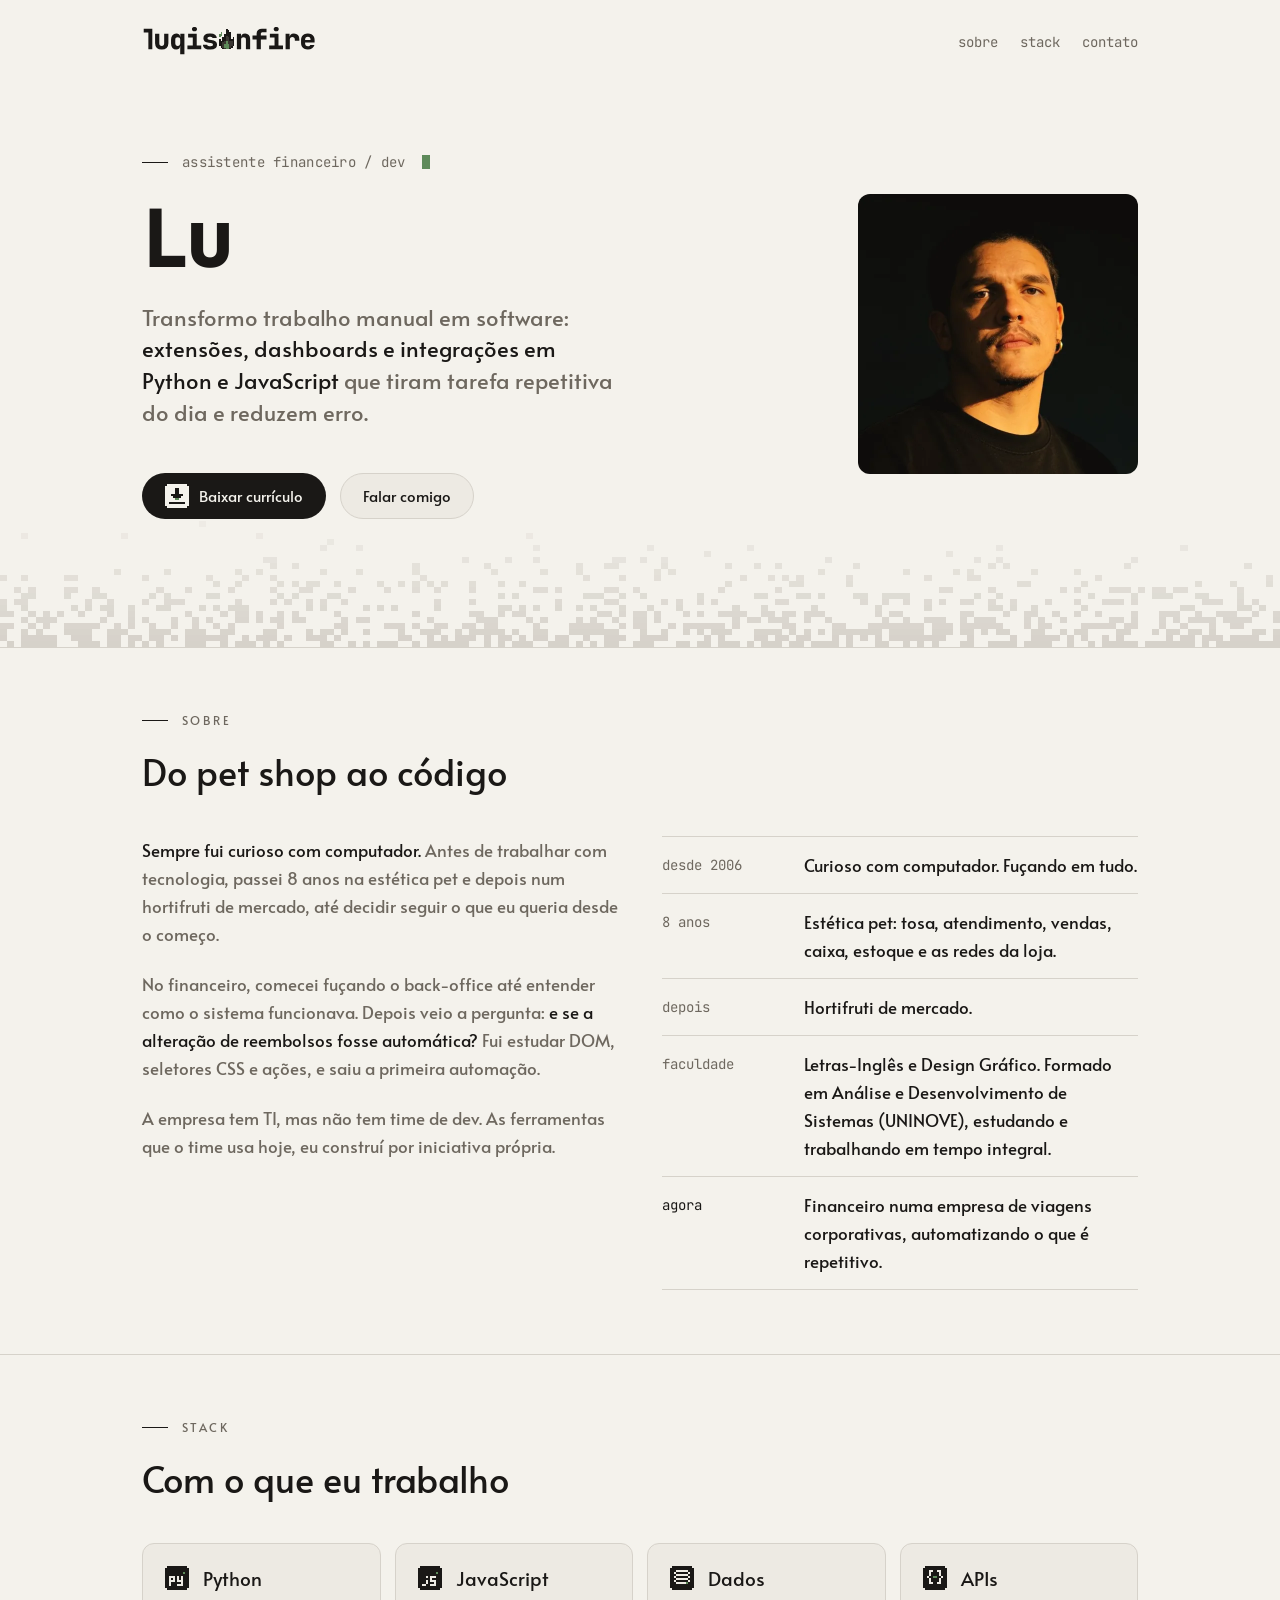
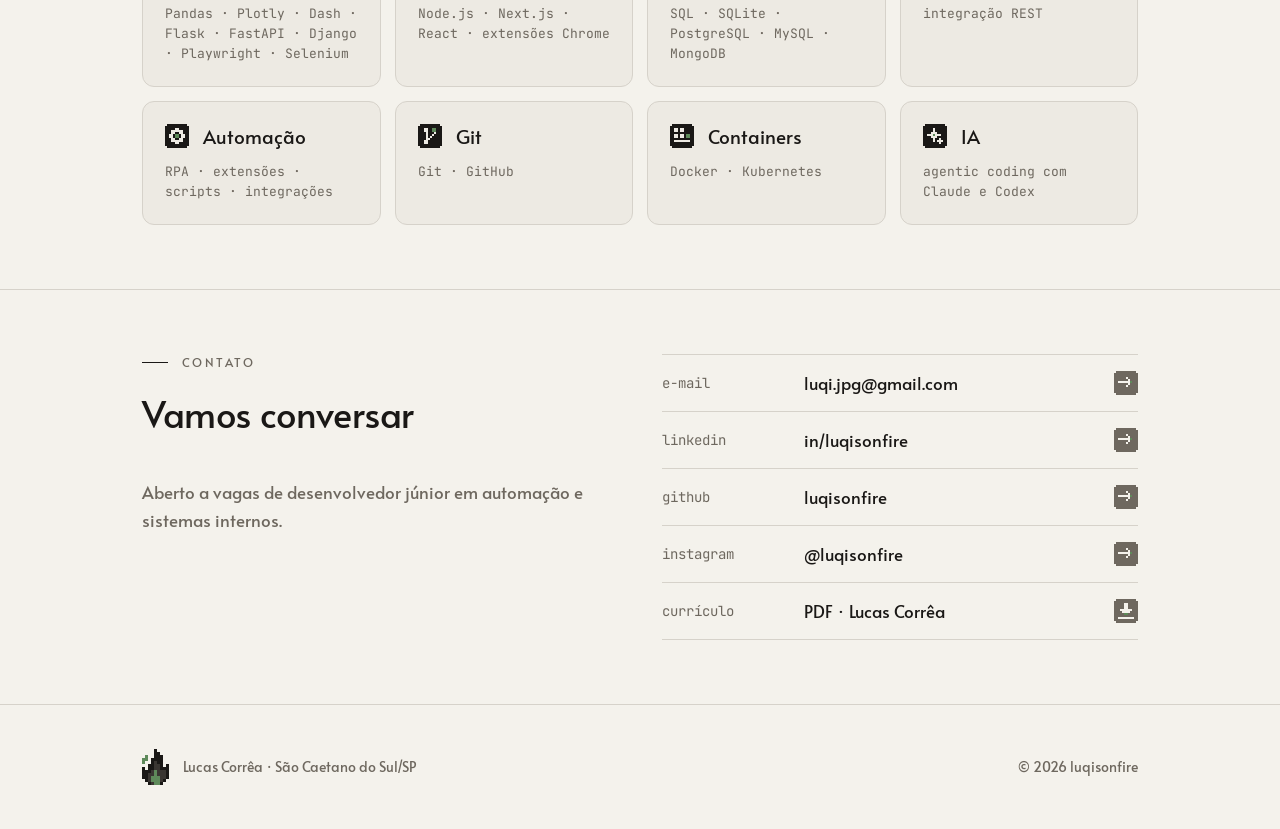
==== commit b4c770ba: "Site v2: tema claro, nome em JetBrains Mono e animações" ====
--- a/index.html
+++ b/index.html
@@ -5,8 +5,8 @@
 <meta name="viewport" content="width=device-width,initial-scale=1">
 <title>Lucas Corrêa · luqisonfire</title>
 <meta name="description" content="Lucas Corrêa, assistente financeiro e dev. Automação de processos (RPA), integrações e ferramentas internas em Python e JavaScript.">
-<meta name="theme-color" content="#0E0D0B" media="(prefers-color-scheme: dark)">
-<meta name="theme-color" content="#F4F2EC" media="(prefers-color-scheme: light)">
+<meta name="theme-color" content="#F4F2EC">
+<meta name="color-scheme" content="light">
 <link rel="icon" href="favicon.svg" type="image/svg+xml">
 <link rel="icon" href="favicon-32.png" sizes="32x32" type="image/png">
 <link rel="apple-touch-icon" href="apple-touch-icon.png">
@@ -21,6 +21,7 @@
 <meta property="og:image:height" content="630">
 <meta name="twitter:card" content="summary_large_image">
 <link rel="preload" href="assets/fonts/alata-latin-400-normal.woff2" as="font" type="font/woff2" crossorigin>
+<link rel="preload" href="assets/fonts/jetbrains-mono-latin-800-normal.woff2" as="font" type="font/woff2" crossorigin>
 <link rel="stylesheet" href="assets/site.css">
 <script type="application/ld+json">{"@context":"https://schema.org","@type":"Person","name":"Lucas Corrêa","alternateName":"luqisonfire","jobTitle":"Assistente financeiro e desenvolvedor","email":"mailto:luqi.jpg@gmail.com","url":"https://luqisonfire.github.io/","sameAs":["https://www.linkedin.com/in/luqisonfire","https://github.com/luqisonfire","https://www.instagram.com/luqisonfire"]}</script>
 </head>
@@ -32,12 +33,12 @@
 </header>
 <main id="conteudo">
 <div class="hero">
-  <div class="embers" aria-hidden="true"><i class="" style="left:8%;animation-delay:0s"></i><i class="" style="left:22%;animation-delay:2.2s"></i><i class="" style="left:37%;animation-delay:4.1s"></i><i class="on" style="left:55%;animation-delay:1.2s"></i><i class="" style="left:71%;animation-delay:3.3s"></i><i class="" style="left:88%;animation-delay:5.0s"></i><i class="" style="left:63%;animation-delay:0.6s"></i></div>
+  <div class="embers" aria-hidden="true"><i class="s" style="left:4%;animation-delay:0.3s"></i><i class="" style="left:9%;animation-delay:2.4s"></i><i class="b" style="left:15%;animation-delay:4.6s"></i><i class="s" style="left:21%;animation-delay:1.1s"></i><i class="" style="left:27%;animation-delay:3.3s"></i><i class="s" style="left:33%;animation-delay:5.4s"></i><i class="b" style="left:39%;animation-delay:0.8s"></i><i class="" style="left:46%;animation-delay:2.9s"></i><i class="on" style="left:52%;animation-delay:4.1s"></i><i class="s" style="left:58%;animation-delay:1.7s"></i><i class="b" style="left:64%;animation-delay:3.8s"></i><i class="" style="left:70%;animation-delay:0.2s"></i><i class="s" style="left:76%;animation-delay:5.0s"></i><i class="b" style="left:82%;animation-delay:2.1s"></i><i class="" style="left:88%;animation-delay:3.6s"></i><i class="s" style="left:94%;animation-delay:1.4s"></i></div>
   <svg class="trail" viewBox="0 0 180 22" preserveAspectRatio="none" shape-rendering="crispEdges" fill="currentColor" aria-hidden="true" focusable="false"><rect x="0" y="20" width="1" height="1" fill-opacity="0.96"/><rect x="0" y="19" width="1" height="1" fill-opacity="0.92"/><rect x="0" y="18" width="1" height="1" fill-opacity="0.88"/><rect x="0" y="16" width="1" height="1" fill-opacity="0.81"/><rect x="0" y="15" width="1" height="1" fill-opacity="0.77"/><rect x="0" y="14" width="1" height="1" fill-opacity="0.73"/><rect x="0" y="10" width="1" height="1" fill-opacity="0.57"/><rect x="1" y="21" width="1" height="1"/><rect x="1" y="18" width="1" height="1" fill-opacity="0.88"/><rect x="1" y="16" width="1" height="1" fill-opacity="0.81"/><rect x="2" y="14" width="1" height="1" fill-opacity="0.73"/><rect x="2" y="12" width="1" height="1" fill-opacity="0.65"/><rect x="3" y="21" width="1" height="1"/><rect x="3" y="20" width="1" height="1" fill-opacity="0.96"/><rect x="3" y="19" width="1" height="1" fill-opacity="0.92"/><rect x="3" y="17" width="1" height="1" fill-opacity="0.85"/><rect x="3" y="15" width="1" height="1" fill-opacity="0.77"/><rect x="3" y="14" width="1" height="1" fill-opacity="0.73"/><rect x="3" y="13" width="1" height="1" fill-opacity="0.69"/><rect x="3" y="10" width="1" height="1" fill-opacity="0.57"/><rect x="3" y="3" width="1" height="1" fill-opacity="0.3"/><rect x="4" y="21" width="1" height="1"/><rect x="4" y="20" width="1" height="1" fill-opacity="0.96"/><rect x="4" y="18" width="1" height="1" fill-opacity="0.88"/><rect x="4" y="16" width="1" height="1" fill-opacity="0.81"/><rect x="4" y="13" width="1" height="1" fill-opacity="0.69"/><rect x="4" y="12" width="1" height="1" fill-opacity="0.65"/><rect x="5" y="21" width="1" height="1"/><rect x="5" y="20" width="1" height="1" fill-opacity="0.96"/><rect x="5" y="19" width="1" height="1" fill-opacity="0.92"/><rect x="5" y="17" width="1" height="1" fill-opacity="0.85"/><rect x="6" y="21" width="1" height="1"/><rect x="6" y="20" width="1" height="1" fill-opacity="0.96"/><rect x="6" y="18" width="1" height="1" fill-opacity="0.88"/><rect x="6" y="17" width="1" height="1" fill-opacity="0.85"/><rect x="6" y="16" width="1" height="1" fill-opacity="0.81"/><rect x="7" y="21" width="1" height="1"/><rect x="7" y="20" width="1" height="1" fill-opacity="0.96"/><rect x="7" y="17" width="1" height="1" fill-opacity="0.85"/><rect x="8" y="16" width="1" height="1" fill-opacity="0.81"/><rect x="9" y="19" width="1" height="1" fill-opacity="0.92"/><rect x="9" y="18" width="1" height="1" fill-opacity="0.88"/><rect x="9" y="13" width="1" height="1" fill-opacity="0.69"/><rect x="9" y="12" width="1" height="1" fill-opacity="0.65"/><rect x="9" y="10" width="1" height="1" fill-opacity="0.57"/><rect x="10" y="20" width="1" height="1" fill-opacity="0.96"/><rect x="10" y="19" width="1" height="1" fill-opacity="0.92"/><rect x="10" y="18" width="1" height="1" fill-opacity="0.88"/><rect x="10" y="15" width="1" height="1" fill-opacity="0.77"/><rect x="10" y="12" width="1" height="1" fill-opacity="0.65"/><rect x="10" y="10" width="1" height="1" fill-opacity="0.57"/><rect x="11" y="21" width="1" height="1"/><rect x="11" y="20" width="1" height="1" fill-opacity="0.96"/><rect x="11" y="19" width="1" height="1" fill-opacity="0.92"/><rect x="11" y="18" width="1" height="1" fill-opacity="0.88"/><rect x="11" y="16" width="1" height="1" fill-opacity="0.81"/><rect x="12" y="21" width="1" height="1"/><rect x="12" y="20" width="1" height="1" fill-opacity="0.96"/><rect x="12" y="19" width="1" height="1" fill-opacity="0.92"/><rect x="12" y="18" width="1" height="1" fill-opacity="0.88"/><rect x="12" y="15" width="1" height="1" fill-opacity="0.77"/><rect x="12" y="14" width="1" height="1" fill-opacity="0.73"/><rect x="13" y="21" width="1" height="1"/><rect x="13" y="18" width="1" height="1" fill-opacity="0.88"/><rect x="13" y="13" width="1" height="1" fill-opacity="0.69"/><rect x="13" y="12" width="1" height="1" fill-opacity="0.65"/><rect x="14" y="17" width="1" height="1" fill-opacity="0.85"/><rect x="14" y="15" width="1" height="1" fill-opacity="0.77"/><rect x="14" y="13" width="1" height="1" fill-opacity="0.69"/><rect x="15" y="21" width="1" height="1"/><rect x="15" y="20" width="1" height="1" fill-opacity="0.96"/><rect x="15" y="19" width="1" height="1" fill-opacity="0.92"/><rect x="15" y="16" width="1" height="1" fill-opacity="0.81"/><rect x="15" y="15" width="1" height="1" fill-opacity="0.77"/><rect x="15" y="14" width="1" height="1" fill-opacity="0.73"/><rect x="16" y="21" width="1" height="1"/><rect x="16" y="20" width="1" height="1" fill-opacity="0.96"/><rect x="16" y="19" width="1" height="1" fill-opacity="0.92"/><rect x="16" y="18" width="1" height="1" fill-opacity="0.88"/><rect x="16" y="9" width="1" height="1" fill-opacity="0.54"/><rect x="17" y="19" width="1" height="1" fill-opacity="0.92"/><rect x="17" y="3" width="1" height="1" fill-opacity="0.3"/><rect x="18" y="21" width="1" height="1"/><rect x="18" y="20" width="1" height="1" fill-opacity="0.96"/><rect x="18" y="18" width="1" height="1" fill-opacity="0.88"/><rect x="18" y="17" width="1" height="1" fill-opacity="0.85"/><rect x="18" y="16" width="1" height="1" fill-opacity="0.81"/><rect x="18" y="15" width="1" height="1" fill-opacity="0.77"/><rect x="19" y="20" width="1" height="1" fill-opacity="0.96"/><rect x="20" y="21" width="1" height="1"/><rect x="20" y="17" width="1" height="1" fill-opacity="0.85"/><rect x="20" y="14" width="1" height="1" fill-opacity="0.73"/><rect x="20" y="10" width="1" height="1" fill-opacity="0.57"/><rect x="21" y="20" width="1" height="1" fill-opacity="0.96"/><rect x="21" y="19" width="1" height="1" fill-opacity="0.92"/><rect x="21" y="18" width="1" height="1" fill-opacity="0.88"/><rect x="21" y="13" width="1" height="1" fill-opacity="0.69"/><rect x="22" y="21" width="1" height="1"/><rect x="22" y="20" width="1" height="1" fill-opacity="0.96"/><rect x="22" y="19" width="1" height="1" fill-opacity="0.92"/><rect x="22" y="15" width="1" height="1" fill-opacity="0.77"/><rect x="22" y="12" width="1" height="1" fill-opacity="0.65"/><rect x="23" y="19" width="1" height="1" fill-opacity="0.92"/><rect x="23" y="15" width="1" height="1" fill-opacity="0.77"/><rect x="23" y="14" width="1" height="1" fill-opacity="0.73"/><rect x="23" y="13" width="1" height="1" fill-opacity="0.69"/><rect x="23" y="9" width="1" height="1" fill-opacity="0.54"/><rect x="24" y="20" width="1" height="1" fill-opacity="0.96"/><rect x="24" y="18" width="1" height="1" fill-opacity="0.88"/><rect x="24" y="17" width="1" height="1" fill-opacity="0.85"/><rect x="24" y="14" width="1" height="1" fill-opacity="0.73"/><rect x="25" y="14" width="1" height="1" fill-opacity="0.73"/><rect x="26" y="21" width="1" height="1"/><rect x="26" y="20" width="1" height="1" fill-opacity="0.96"/><rect x="26" y="19" width="1" height="1" fill-opacity="0.92"/><rect x="26" y="16" width="1" height="1" fill-opacity="0.81"/><rect x="26" y="12" width="1" height="1" fill-opacity="0.65"/><rect x="27" y="21" width="1" height="1"/><rect x="27" y="20" width="1" height="1" fill-opacity="0.96"/><rect x="27" y="19" width="1" height="1" fill-opacity="0.92"/><rect x="27" y="18" width="1" height="1" fill-opacity="0.88"/><rect x="27" y="17" width="1" height="1" fill-opacity="0.85"/><rect x="28" y="21" width="1" height="1"/><rect x="28" y="20" width="1" height="1" fill-opacity="0.96"/><rect x="28" y="19" width="1" height="1" fill-opacity="0.92"/><rect x="28" y="15" width="1" height="1" fill-opacity="0.77"/><rect x="28" y="1" width="1" height="1" fill-opacity="0.23"/><rect x="29" y="20" width="1" height="1" fill-opacity="0.96"/><rect x="29" y="17" width="1" height="1" fill-opacity="0.85"/><rect x="29" y="13" width="1" height="1" fill-opacity="0.69"/><rect x="29" y="10" width="1" height="1" fill-opacity="0.57"/><rect x="30" y="20" width="1" height="1" fill-opacity="0.96"/><rect x="30" y="18" width="1" height="1" fill-opacity="0.88"/><rect x="30" y="15" width="1" height="1" fill-opacity="0.77"/><rect x="30" y="13" width="1" height="1" fill-opacity="0.69"/><rect x="30" y="11" width="1" height="1" fill-opacity="0.61"/><rect x="31" y="21" width="1" height="1"/><rect x="31" y="20" width="1" height="1" fill-opacity="0.96"/><rect x="31" y="19" width="1" height="1" fill-opacity="0.92"/><rect x="31" y="16" width="1" height="1" fill-opacity="0.81"/><rect x="32" y="19" width="1" height="1" fill-opacity="0.92"/><rect x="32" y="18" width="1" height="1" fill-opacity="0.88"/><rect x="32" y="15" width="1" height="1" fill-opacity="0.77"/><rect x="32" y="12" width="1" height="1" fill-opacity="0.65"/><rect x="33" y="21" width="1" height="1"/><rect x="33" y="17" width="1" height="1" fill-opacity="0.85"/><rect x="33" y="16" width="1" height="1" fill-opacity="0.81"/><rect x="33" y="15" width="1" height="1" fill-opacity="0.77"/><rect x="33" y="14" width="1" height="1" fill-opacity="0.73"/><rect x="33" y="11" width="1" height="1" fill-opacity="0.61"/><rect x="33" y="9" width="1" height="1" fill-opacity="0.54"/><rect x="34" y="21" width="1" height="1"/><rect x="34" y="20" width="1" height="1" fill-opacity="0.96"/><rect x="34" y="17" width="1" height="1" fill-opacity="0.85"/><rect x="34" y="16" width="1" height="1" fill-opacity="0.81"/><rect x="34" y="15" width="1" height="1" fill-opacity="0.77"/><rect x="34" y="10" width="1" height="1" fill-opacity="0.57"/><rect x="35" y="21" width="1" height="1"/><rect x="36" y="20" width="1" height="1" fill-opacity="0.96"/><rect x="36" y="17" width="1" height="1" fill-opacity="0.85"/><rect x="36" y="16" width="1" height="1" fill-opacity="0.81"/><rect x="36" y="9" width="1" height="1" fill-opacity="0.54"/><rect x="36" y="3" width="1" height="1" fill-opacity="0.3"/><rect x="37" y="21" width="1" height="1"/><rect x="37" y="20" width="1" height="1" fill-opacity="0.96"/><rect x="37" y="19" width="1" height="1" fill-opacity="0.92"/><rect x="37" y="7" width="1" height="1" fill-opacity="0.46"/><rect x="38" y="20" width="1" height="1" fill-opacity="0.96"/><rect x="38" y="19" width="1" height="1" fill-opacity="0.92"/><rect x="38" y="17" width="1" height="1" fill-opacity="0.85"/><rect x="38" y="14" width="1" height="1" fill-opacity="0.73"/><rect x="38" y="12" width="1" height="1" fill-opacity="0.65"/><rect x="38" y="10" width="1" height="1" fill-opacity="0.57"/><rect x="38" y="8" width="1" height="1" fill-opacity="0.5"/><rect x="38" y="7" width="1" height="1" fill-opacity="0.46"/><rect x="39" y="21" width="1" height="1"/><rect x="39" y="18" width="1" height="1" fill-opacity="0.88"/><rect x="39" y="17" width="1" height="1" fill-opacity="0.85"/><rect x="39" y="16" width="1" height="1" fill-opacity="0.81"/><rect x="39" y="13" width="1" height="1" fill-opacity="0.69"/><rect x="39" y="11" width="1" height="1" fill-opacity="0.61"/><rect x="40" y="20" width="1" height="1" fill-opacity="0.96"/><rect x="40" y="14" width="1" height="1" fill-opacity="0.73"/><rect x="41" y="17" width="1" height="1" fill-opacity="0.85"/><rect x="41" y="16" width="1" height="1" fill-opacity="0.81"/><rect x="41" y="13" width="1" height="1" fill-opacity="0.69"/><rect x="41" y="11" width="1" height="1" fill-opacity="0.61"/><rect x="41" y="8" width="1" height="1" fill-opacity="0.5"/><rect x="42" y="17" width="1" height="1" fill-opacity="0.85"/><rect x="42" y="12" width="1" height="1" fill-opacity="0.65"/><rect x="43" y="20" width="1" height="1" fill-opacity="0.96"/><rect x="43" y="19" width="1" height="1" fill-opacity="0.92"/><rect x="43" y="15" width="1" height="1" fill-opacity="0.77"/><rect x="43" y="14" width="1" height="1" fill-opacity="0.73"/><rect x="43" y="12" width="1" height="1" fill-opacity="0.65"/><rect x="43" y="11" width="1" height="1" fill-opacity="0.61"/><rect x="44" y="20" width="1" height="1" fill-opacity="0.96"/><rect x="44" y="11" width="1" height="1" fill-opacity="0.61"/><rect x="45" y="21" width="1" height="1"/><rect x="45" y="20" width="1" height="1" fill-opacity="0.96"/><rect x="45" y="19" width="1" height="1" fill-opacity="0.92"/><rect x="45" y="15" width="1" height="1" fill-opacity="0.77"/><rect x="45" y="14" width="1" height="1" fill-opacity="0.73"/><rect x="45" y="9" width="1" height="1" fill-opacity="0.54"/><rect x="45" y="5" width="1" height="1" fill-opacity="0.38"/><rect x="46" y="21" width="1" height="1"/><rect x="46" y="19" width="1" height="1" fill-opacity="0.92"/><rect x="46" y="13" width="1" height="1" fill-opacity="0.69"/><rect x="46" y="4" width="1" height="1" fill-opacity="0.34"/><rect x="47" y="20" width="1" height="1" fill-opacity="0.96"/><rect x="47" y="18" width="1" height="1" fill-opacity="0.88"/><rect x="47" y="16" width="1" height="1" fill-opacity="0.81"/><rect x="47" y="13" width="1" height="1" fill-opacity="0.69"/><rect x="47" y="11" width="1" height="1" fill-opacity="0.61"/><rect x="48" y="19" width="1" height="1" fill-opacity="0.92"/><rect x="48" y="18" width="1" height="1" fill-opacity="0.88"/><rect x="48" y="17" width="1" height="1" fill-opacity="0.85"/><rect x="48" y="14" width="1" height="1" fill-opacity="0.73"/><rect x="49" y="21" width="1" height="1"/><rect x="49" y="12" width="1" height="1" fill-opacity="0.65"/><rect x="50" y="17" width="1" height="1" fill-opacity="0.85"/><rect x="50" y="9" width="1" height="1" fill-opacity="0.54"/><rect x="50" y="5" width="1" height="1" fill-opacity="0.38"/><rect x="51" y="21" width="1" height="1"/><rect x="51" y="19" width="1" height="1" fill-opacity="0.92"/><rect x="51" y="17" width="1" height="1" fill-opacity="0.85"/><rect x="51" y="15" width="1" height="1" fill-opacity="0.77"/><rect x="53" y="21" width="1" height="1"/><rect x="53" y="15" width="1" height="1" fill-opacity="0.77"/><rect x="53" y="11" width="1" height="1" fill-opacity="0.61"/><rect x="54" y="21" width="1" height="1"/><rect x="54" y="18" width="1" height="1" fill-opacity="0.88"/><rect x="54" y="12" width="1" height="1" fill-opacity="0.65"/><rect x="55" y="21" width="1" height="1"/><rect x="55" y="18" width="1" height="1" fill-opacity="0.88"/><rect x="55" y="15" width="1" height="1" fill-opacity="0.77"/><rect x="56" y="20" width="1" height="1" fill-opacity="0.96"/><rect x="56" y="19" width="1" height="1" fill-opacity="0.92"/><rect x="56" y="18" width="1" height="1" fill-opacity="0.88"/><rect x="56" y="11" width="1" height="1" fill-opacity="0.61"/><rect x="57" y="20" width="1" height="1" fill-opacity="0.96"/><rect x="58" y="21" width="1" height="1"/><rect x="58" y="18" width="1" height="1" fill-opacity="0.88"/><rect x="58" y="16" width="1" height="1" fill-opacity="0.81"/><rect x="58" y="12" width="1" height="1" fill-opacity="0.65"/><rect x="58" y="11" width="1" height="1" fill-opacity="0.61"/><rect x="58" y="9" width="1" height="1" fill-opacity="0.54"/><rect x="58" y="8" width="1" height="1" fill-opacity="0.5"/><rect x="59" y="19" width="1" height="1" fill-opacity="0.92"/><rect x="59" y="10" width="1" height="1" fill-opacity="0.57"/><rect x="60" y="21" width="1" height="1"/><rect x="60" y="20" width="1" height="1" fill-opacity="0.96"/><rect x="60" y="19" width="1" height="1" fill-opacity="0.92"/><rect x="60" y="17" width="1" height="1" fill-opacity="0.85"/><rect x="60" y="11" width="1" height="1" fill-opacity="0.61"/><rect x="61" y="21" width="1" height="1"/><rect x="61" y="19" width="1" height="1" fill-opacity="0.92"/><rect x="61" y="18" width="1" height="1" fill-opacity="0.88"/><rect x="61" y="15" width="1" height="1" fill-opacity="0.77"/><rect x="61" y="14" width="1" height="1" fill-opacity="0.73"/><rect x="61" y="12" width="1" height="1" fill-opacity="0.65"/><rect x="62" y="21" width="1" height="1"/><rect x="62" y="20" width="1" height="1" fill-opacity="0.96"/><rect x="62" y="18" width="1" height="1" fill-opacity="0.88"/><rect x="62" y="11" width="1" height="1" fill-opacity="0.61"/><rect x="63" y="21" width="1" height="1"/><rect x="64" y="21" width="1" height="1"/><rect x="64" y="20" width="1" height="1" fill-opacity="0.96"/><rect x="64" y="19" width="1" height="1" fill-opacity="0.92"/><rect x="65" y="21" width="1" height="1"/><rect x="65" y="20" width="1" height="1" fill-opacity="0.96"/><rect x="65" y="18" width="1" height="1" fill-opacity="0.88"/><rect x="65" y="7" width="1" height="1" fill-opacity="0.46"/><rect x="66" y="20" width="1" height="1" fill-opacity="0.96"/><rect x="66" y="19" width="1" height="1" fill-opacity="0.92"/><rect x="66" y="18" width="1" height="1" fill-opacity="0.88"/><rect x="66" y="16" width="1" height="1" fill-opacity="0.81"/><rect x="66" y="14" width="1" height="1" fill-opacity="0.73"/><rect x="66" y="12" width="1" height="1" fill-opacity="0.65"/><rect x="66" y="11" width="1" height="1" fill-opacity="0.61"/><rect x="67" y="19" width="1" height="1" fill-opacity="0.92"/><rect x="67" y="17" width="1" height="1" fill-opacity="0.85"/><rect x="67" y="16" width="1" height="1" fill-opacity="0.81"/><rect x="68" y="21" width="1" height="1"/><rect x="68" y="20" width="1" height="1" fill-opacity="0.96"/><rect x="68" y="19" width="1" height="1" fill-opacity="0.92"/><rect x="68" y="18" width="1" height="1" fill-opacity="0.88"/><rect x="68" y="17" width="1" height="1" fill-opacity="0.85"/><rect x="68" y="8" width="1" height="1" fill-opacity="0.5"/><rect x="69" y="19" width="1" height="1" fill-opacity="0.92"/><rect x="69" y="18" width="1" height="1" fill-opacity="0.88"/><rect x="69" y="17" width="1" height="1" fill-opacity="0.85"/><rect x="69" y="9" width="1" height="1" fill-opacity="0.54"/><rect x="70" y="21" width="1" height="1"/><rect x="70" y="20" width="1" height="1" fill-opacity="0.96"/><rect x="70" y="19" width="1" height="1" fill-opacity="0.92"/><rect x="70" y="16" width="1" height="1" fill-opacity="0.81"/><rect x="70" y="15" width="1" height="1" fill-opacity="0.77"/><rect x="70" y="13" width="1" height="1" fill-opacity="0.69"/><rect x="70" y="11" width="1" height="1" fill-opacity="0.61"/><rect x="71" y="20" width="1" height="1" fill-opacity="0.96"/><rect x="71" y="15" width="1" height="1" fill-opacity="0.77"/><rect x="71" y="7" width="1" height="1" fill-opacity="0.46"/><rect x="72" y="21" width="1" height="1"/><rect x="72" y="19" width="1" height="1" fill-opacity="0.92"/><rect x="72" y="16" width="1" height="1" fill-opacity="0.81"/><rect x="72" y="13" width="1" height="1" fill-opacity="0.69"/><rect x="73" y="21" width="1" height="1"/><rect x="73" y="20" width="1" height="1" fill-opacity="0.96"/><rect x="73" y="16" width="1" height="1" fill-opacity="0.81"/><rect x="73" y="15" width="1" height="1" fill-opacity="0.77"/><rect x="73" y="11" width="1" height="1" fill-opacity="0.61"/><rect x="74" y="21" width="1" height="1"/><rect x="74" y="17" width="1" height="1" fill-opacity="0.85"/><rect x="74" y="3" width="1" height="1" fill-opacity="0.3"/><rect x="75" y="20" width="1" height="1" fill-opacity="0.96"/><rect x="75" y="19" width="1" height="1" fill-opacity="0.92"/><rect x="75" y="18" width="1" height="1" fill-opacity="0.88"/><rect x="75" y="15" width="1" height="1" fill-opacity="0.77"/><rect x="75" y="12" width="1" height="1" fill-opacity="0.65"/><rect x="75" y="7" width="1" height="1" fill-opacity="0.46"/><rect x="75" y="5" width="1" height="1" fill-opacity="0.38"/><rect x="76" y="20" width="1" height="1" fill-opacity="0.96"/><rect x="76" y="19" width="1" height="1" fill-opacity="0.92"/><rect x="76" y="17" width="1" height="1" fill-opacity="0.85"/><rect x="76" y="12" width="1" height="1" fill-opacity="0.65"/><rect x="76" y="9" width="1" height="1" fill-opacity="0.54"/><rect x="77" y="21" width="1" height="1"/><rect x="78" y="21" width="1" height="1"/><rect x="78" y="20" width="1" height="1" fill-opacity="0.96"/><rect x="78" y="15" width="1" height="1" fill-opacity="0.77"/><rect x="78" y="14" width="1" height="1" fill-opacity="0.73"/><rect x="78" y="12" width="1" height="1" fill-opacity="0.65"/><rect x="79" y="21" width="1" height="1"/><rect x="79" y="20" width="1" height="1" fill-opacity="0.96"/><rect x="80" y="19" width="1" height="1" fill-opacity="0.92"/><rect x="80" y="18" width="1" height="1" fill-opacity="0.88"/><rect x="81" y="21" width="1" height="1"/><rect x="81" y="19" width="1" height="1" fill-opacity="0.92"/><rect x="81" y="18" width="1" height="1" fill-opacity="0.88"/><rect x="81" y="17" width="1" height="1" fill-opacity="0.85"/><rect x="81" y="15" width="1" height="1" fill-opacity="0.77"/><rect x="81" y="9" width="1" height="1" fill-opacity="0.54"/><rect x="81" y="8" width="1" height="1" fill-opacity="0.5"/><rect x="82" y="20" width="1" height="1" fill-opacity="0.96"/><rect x="82" y="19" width="1" height="1" fill-opacity="0.92"/><rect x="82" y="18" width="1" height="1" fill-opacity="0.88"/><rect x="82" y="13" width="1" height="1" fill-opacity="0.69"/><rect x="82" y="10" width="1" height="1" fill-opacity="0.57"/><rect x="83" y="21" width="1" height="1"/><rect x="83" y="19" width="1" height="1" fill-opacity="0.92"/><rect x="83" y="18" width="1" height="1" fill-opacity="0.88"/><rect x="83" y="17" width="1" height="1" fill-opacity="0.85"/><rect x="83" y="15" width="1" height="1" fill-opacity="0.77"/><rect x="83" y="13" width="1" height="1" fill-opacity="0.69"/><rect x="84" y="19" width="1" height="1" fill-opacity="0.92"/><rect x="84" y="18" width="1" height="1" fill-opacity="0.88"/><rect x="84" y="16" width="1" height="1" fill-opacity="0.81"/><rect x="84" y="13" width="1" height="1" fill-opacity="0.69"/><rect x="85" y="21" width="1" height="1"/><rect x="85" y="20" width="1" height="1" fill-opacity="0.96"/><rect x="85" y="19" width="1" height="1" fill-opacity="0.92"/><rect x="85" y="16" width="1" height="1" fill-opacity="0.81"/><rect x="85" y="14" width="1" height="1" fill-opacity="0.73"/><rect x="85" y="12" width="1" height="1" fill-opacity="0.65"/><rect x="85" y="8" width="1" height="1" fill-opacity="0.5"/><rect x="86" y="21" width="1" height="1"/><rect x="86" y="20" width="1" height="1" fill-opacity="0.96"/><rect x="86" y="19" width="1" height="1" fill-opacity="0.92"/><rect x="86" y="17" width="1" height="1" fill-opacity="0.85"/><rect x="86" y="14" width="1" height="1" fill-opacity="0.73"/><rect x="86" y="12" width="1" height="1" fill-opacity="0.65"/><rect x="86" y="8" width="1" height="1" fill-opacity="0.5"/><rect x="86" y="7" width="1" height="1" fill-opacity="0.46"/><rect x="87" y="20" width="1" height="1" fill-opacity="0.96"/><rect x="87" y="18" width="1" height="1" fill-opacity="0.88"/><rect x="87" y="16" width="1" height="1" fill-opacity="0.81"/><rect x="87" y="15" width="1" height="1" fill-opacity="0.77"/><rect x="87" y="13" width="1" height="1" fill-opacity="0.69"/><rect x="87" y="10" width="1" height="1" fill-opacity="0.57"/><rect x="87" y="7" width="1" height="1" fill-opacity="0.46"/><rect x="89" y="21" width="1" height="1"/><rect x="89" y="18" width="1" height="1" fill-opacity="0.88"/><rect x="89" y="17" width="1" height="1" fill-opacity="0.85"/><rect x="89" y="16" width="1" height="1" fill-opacity="0.81"/><rect x="89" y="12" width="1" height="1" fill-opacity="0.65"/><rect x="90" y="21" width="1" height="1"/><rect x="90" y="20" width="1" height="1" fill-opacity="0.96"/><rect x="90" y="19" width="1" height="1" fill-opacity="0.92"/><rect x="90" y="18" width="1" height="1" fill-opacity="0.88"/><rect x="90" y="17" width="1" height="1" fill-opacity="0.85"/><rect x="90" y="16" width="1" height="1" fill-opacity="0.81"/><rect x="90" y="13" width="1" height="1" fill-opacity="0.69"/><rect x="90" y="7" width="1" height="1" fill-opacity="0.46"/><rect x="91" y="21" width="1" height="1"/><rect x="91" y="20" width="1" height="1" fill-opacity="0.96"/><rect x="91" y="15" width="1" height="1" fill-opacity="0.77"/><rect x="91" y="5" width="1" height="1" fill-opacity="0.38"/><rect x="92" y="20" width="1" height="1" fill-opacity="0.96"/><rect x="92" y="17" width="1" height="1" fill-opacity="0.85"/><rect x="92" y="16" width="1" height="1" fill-opacity="0.81"/><rect x="92" y="10" width="1" height="1" fill-opacity="0.57"/><rect x="92" y="9" width="1" height="1" fill-opacity="0.54"/><rect x="93" y="20" width="1" height="1" fill-opacity="0.96"/><rect x="93" y="19" width="1" height="1" fill-opacity="0.92"/><rect x="93" y="14" width="1" height="1" fill-opacity="0.73"/><rect x="93" y="8" width="1" height="1" fill-opacity="0.5"/><rect x="93" y="7" width="1" height="1" fill-opacity="0.46"/><rect x="94" y="18" width="1" height="1" fill-opacity="0.88"/><rect x="94" y="9" width="1" height="1" fill-opacity="0.54"/><rect x="95" y="21" width="1" height="1"/><rect x="95" y="15" width="1" height="1" fill-opacity="0.77"/><rect x="95" y="14" width="1" height="1" fill-opacity="0.73"/><rect x="96" y="21" width="1" height="1"/><rect x="96" y="19" width="1" height="1" fill-opacity="0.92"/><rect x="96" y="18" width="1" height="1" fill-opacity="0.88"/><rect x="96" y="16" width="1" height="1" fill-opacity="0.81"/><rect x="97" y="18" width="1" height="1" fill-opacity="0.88"/><rect x="98" y="21" width="1" height="1"/><rect x="98" y="19" width="1" height="1" fill-opacity="0.92"/><rect x="98" y="18" width="1" height="1" fill-opacity="0.88"/><rect x="98" y="16" width="1" height="1" fill-opacity="0.81"/><rect x="98" y="14" width="1" height="1" fill-opacity="0.73"/><rect x="98" y="13" width="1" height="1" fill-opacity="0.69"/><rect x="99" y="21" width="1" height="1"/><rect x="99" y="20" width="1" height="1" fill-opacity="0.96"/><rect x="99" y="18" width="1" height="1" fill-opacity="0.88"/><rect x="99" y="6" width="1" height="1" fill-opacity="0.42"/><rect x="100" y="19" width="1" height="1" fill-opacity="0.92"/><rect x="100" y="18" width="1" height="1" fill-opacity="0.88"/><rect x="100" y="14" width="1" height="1" fill-opacity="0.73"/><rect x="101" y="21" width="1" height="1"/><rect x="101" y="20" width="1" height="1" fill-opacity="0.96"/><rect x="101" y="19" width="1" height="1" fill-opacity="0.92"/><rect x="101" y="18" width="1" height="1" fill-opacity="0.88"/><rect x="101" y="16" width="1" height="1" fill-opacity="0.81"/><rect x="101" y="12" width="1" height="1" fill-opacity="0.65"/><rect x="102" y="21" width="1" height="1"/><rect x="102" y="19" width="1" height="1" fill-opacity="0.92"/><rect x="102" y="16" width="1" height="1" fill-opacity="0.81"/><rect x="102" y="11" width="1" height="1" fill-opacity="0.61"/><rect x="102" y="8" width="1" height="1" fill-opacity="0.5"/><rect x="103" y="21" width="1" height="1"/><rect x="103" y="18" width="1" height="1" fill-opacity="0.88"/><rect x="103" y="17" width="1" height="1" fill-opacity="0.85"/><rect x="103" y="16" width="1" height="1" fill-opacity="0.81"/><rect x="103" y="15" width="1" height="1" fill-opacity="0.77"/><rect x="104" y="16" width="1" height="1" fill-opacity="0.81"/><rect x="104" y="10" width="1" height="1" fill-opacity="0.57"/><rect x="105" y="21" width="1" height="1"/><rect x="105" y="17" width="1" height="1" fill-opacity="0.85"/><rect x="105" y="5" width="1" height="1" fill-opacity="0.38"/><rect x="106" y="20" width="1" height="1" fill-opacity="0.96"/><rect x="106" y="19" width="1" height="1" fill-opacity="0.92"/><rect x="106" y="17" width="1" height="1" fill-opacity="0.85"/><rect x="106" y="13" width="1" height="1" fill-opacity="0.69"/><rect x="106" y="8" width="1" height="1" fill-opacity="0.5"/><rect x="107" y="21" width="1" height="1"/><rect x="107" y="20" width="1" height="1" fill-opacity="0.96"/><rect x="107" y="19" width="1" height="1" fill-opacity="0.92"/><rect x="107" y="16" width="1" height="1" fill-opacity="0.81"/><rect x="107" y="15" width="1" height="1" fill-opacity="0.77"/><rect x="107" y="13" width="1" height="1" fill-opacity="0.69"/><rect x="108" y="21" width="1" height="1"/><rect x="108" y="19" width="1" height="1" fill-opacity="0.92"/><rect x="108" y="17" width="1" height="1" fill-opacity="0.85"/><rect x="108" y="16" width="1" height="1" fill-opacity="0.81"/><rect x="108" y="10" width="1" height="1" fill-opacity="0.57"/><rect x="109" y="21" width="1" height="1"/><rect x="109" y="20" width="1" height="1" fill-opacity="0.96"/><rect x="109" y="19" width="1" height="1" fill-opacity="0.92"/><rect x="109" y="17" width="1" height="1" fill-opacity="0.85"/><rect x="109" y="14" width="1" height="1" fill-opacity="0.73"/><rect x="109" y="12" width="1" height="1" fill-opacity="0.65"/><rect x="109" y="8" width="1" height="1" fill-opacity="0.5"/><rect x="110" y="20" width="1" height="1" fill-opacity="0.96"/><rect x="110" y="18" width="1" height="1" fill-opacity="0.88"/><rect x="110" y="17" width="1" height="1" fill-opacity="0.85"/><rect x="110" y="16" width="1" height="1" fill-opacity="0.81"/><rect x="110" y="14" width="1" height="1" fill-opacity="0.73"/><rect x="110" y="10" width="1" height="1" fill-opacity="0.57"/><rect x="111" y="21" width="1" height="1"/><rect x="111" y="19" width="1" height="1" fill-opacity="0.92"/><rect x="111" y="18" width="1" height="1" fill-opacity="0.88"/><rect x="111" y="16" width="1" height="1" fill-opacity="0.81"/><rect x="111" y="11" width="1" height="1" fill-opacity="0.61"/><rect x="112" y="21" width="1" height="1"/><rect x="112" y="20" width="1" height="1" fill-opacity="0.96"/><rect x="112" y="13" width="1" height="1" fill-opacity="0.69"/><rect x="112" y="11" width="1" height="1" fill-opacity="0.61"/><rect x="112" y="10" width="1" height="1" fill-opacity="0.57"/><rect x="113" y="20" width="1" height="1" fill-opacity="0.96"/><rect x="113" y="19" width="1" height="1" fill-opacity="0.92"/><rect x="113" y="17" width="1" height="1" fill-opacity="0.85"/><rect x="113" y="16" width="1" height="1" fill-opacity="0.81"/><rect x="113" y="13" width="1" height="1" fill-opacity="0.69"/><rect x="114" y="21" width="1" height="1"/><rect x="114" y="16" width="1" height="1" fill-opacity="0.81"/><rect x="114" y="15" width="1" height="1" fill-opacity="0.77"/><rect x="115" y="21" width="1" height="1"/><rect x="115" y="19" width="1" height="1" fill-opacity="0.92"/><rect x="115" y="16" width="1" height="1" fill-opacity="0.81"/><rect x="115" y="13" width="1" height="1" fill-opacity="0.69"/><rect x="115" y="9" width="1" height="1" fill-opacity="0.54"/><rect x="116" y="21" width="1" height="1"/><rect x="116" y="17" width="1" height="1" fill-opacity="0.85"/><rect x="116" y="7" width="1" height="1" fill-opacity="0.46"/><rect x="117" y="21" width="1" height="1"/><rect x="117" y="20" width="1" height="1" fill-opacity="0.96"/><rect x="117" y="19" width="1" height="1" fill-opacity="0.92"/><rect x="117" y="18" width="1" height="1" fill-opacity="0.88"/><rect x="118" y="19" width="1" height="1" fill-opacity="0.92"/><rect x="118" y="18" width="1" height="1" fill-opacity="0.88"/><rect x="119" y="21" width="1" height="1"/><rect x="119" y="20" width="1" height="1" fill-opacity="0.96"/><rect x="119" y="19" width="1" height="1" fill-opacity="0.92"/><rect x="119" y="11" width="1" height="1" fill-opacity="0.61"/><rect x="119" y="10" width="1" height="1" fill-opacity="0.57"/><rect x="120" y="19" width="1" height="1" fill-opacity="0.92"/><rect x="120" y="13" width="1" height="1" fill-opacity="0.69"/><rect x="120" y="8" width="1" height="1" fill-opacity="0.5"/><rect x="121" y="20" width="1" height="1" fill-opacity="0.96"/><rect x="121" y="19" width="1" height="1" fill-opacity="0.92"/><rect x="121" y="14" width="1" height="1" fill-opacity="0.73"/><rect x="121" y="13" width="1" height="1" fill-opacity="0.69"/><rect x="122" y="19" width="1" height="1" fill-opacity="0.92"/><rect x="122" y="18" width="1" height="1" fill-opacity="0.88"/><rect x="123" y="21" width="1" height="1"/><rect x="123" y="20" width="1" height="1" fill-opacity="0.96"/><rect x="123" y="19" width="1" height="1" fill-opacity="0.92"/><rect x="123" y="18" width="1" height="1" fill-opacity="0.88"/><rect x="123" y="16" width="1" height="1" fill-opacity="0.81"/><rect x="123" y="15" width="1" height="1" fill-opacity="0.77"/><rect x="124" y="21" width="1" height="1"/><rect x="124" y="18" width="1" height="1" fill-opacity="0.88"/><rect x="124" y="17" width="1" height="1" fill-opacity="0.85"/><rect x="124" y="14" width="1" height="1" fill-opacity="0.73"/><rect x="124" y="13" width="1" height="1" fill-opacity="0.69"/><rect x="125" y="20" width="1" height="1" fill-opacity="0.96"/><rect x="125" y="19" width="1" height="1" fill-opacity="0.92"/><rect x="125" y="18" width="1" height="1" fill-opacity="0.88"/><rect x="125" y="16" width="1" height="1" fill-opacity="0.81"/><rect x="125" y="13" width="1" height="1" fill-opacity="0.69"/><rect x="126" y="20" width="1" height="1" fill-opacity="0.96"/><rect x="126" y="19" width="1" height="1" fill-opacity="0.92"/><rect x="126" y="18" width="1" height="1" fill-opacity="0.88"/><rect x="126" y="16" width="1" height="1" fill-opacity="0.81"/><rect x="126" y="13" width="1" height="1" fill-opacity="0.69"/><rect x="127" y="21" width="1" height="1"/><rect x="127" y="20" width="1" height="1" fill-opacity="0.96"/><rect x="127" y="19" width="1" height="1" fill-opacity="0.92"/><rect x="127" y="18" width="1" height="1" fill-opacity="0.88"/><rect x="127" y="17" width="1" height="1" fill-opacity="0.85"/><rect x="127" y="14" width="1" height="1" fill-opacity="0.73"/><rect x="127" y="13" width="1" height="1" fill-opacity="0.69"/><rect x="127" y="9" width="1" height="1" fill-opacity="0.54"/><rect x="128" y="20" width="1" height="1" fill-opacity="0.96"/><rect x="128" y="19" width="1" height="1" fill-opacity="0.92"/><rect x="128" y="18" width="1" height="1" fill-opacity="0.88"/><rect x="129" y="21" width="1" height="1"/><rect x="129" y="20" width="1" height="1" fill-opacity="0.96"/><rect x="129" y="19" width="1" height="1" fill-opacity="0.92"/><rect x="129" y="18" width="1" height="1" fill-opacity="0.88"/><rect x="130" y="20" width="1" height="1" fill-opacity="0.96"/><rect x="130" y="17" width="1" height="1" fill-opacity="0.85"/><rect x="130" y="15" width="1" height="1" fill-opacity="0.77"/><rect x="130" y="14" width="1" height="1" fill-opacity="0.73"/><rect x="130" y="10" width="1" height="1" fill-opacity="0.57"/><rect x="131" y="21" width="1" height="1"/><rect x="131" y="20" width="1" height="1" fill-opacity="0.96"/><rect x="131" y="19" width="1" height="1" fill-opacity="0.92"/><rect x="131" y="18" width="1" height="1" fill-opacity="0.88"/><rect x="131" y="17" width="1" height="1" fill-opacity="0.85"/><rect x="132" y="20" width="1" height="1" fill-opacity="0.96"/><rect x="132" y="19" width="1" height="1" fill-opacity="0.92"/><rect x="132" y="18" width="1" height="1" fill-opacity="0.88"/><rect x="132" y="17" width="1" height="1" fill-opacity="0.85"/><rect x="132" y="14" width="1" height="1" fill-opacity="0.73"/><rect x="132" y="12" width="1" height="1" fill-opacity="0.65"/><rect x="133" y="19" width="1" height="1" fill-opacity="0.92"/><rect x="133" y="18" width="1" height="1" fill-opacity="0.88"/><rect x="133" y="12" width="1" height="1" fill-opacity="0.65"/><rect x="133" y="6" width="1" height="1" fill-opacity="0.42"/><rect x="134" y="9" width="1" height="1" fill-opacity="0.54"/><rect x="135" y="21" width="1" height="1"/><rect x="135" y="19" width="1" height="1" fill-opacity="0.92"/><rect x="135" y="18" width="1" height="1" fill-opacity="0.88"/><rect x="135" y="17" width="1" height="1" fill-opacity="0.85"/><rect x="135" y="16" width="1" height="1" fill-opacity="0.81"/><rect x="135" y="14" width="1" height="1" fill-opacity="0.73"/><rect x="136" y="21" width="1" height="1"/><rect x="136" y="20" width="1" height="1" fill-opacity="0.96"/><rect x="136" y="19" width="1" height="1" fill-opacity="0.92"/><rect x="136" y="18" width="1" height="1" fill-opacity="0.88"/><rect x="136" y="16" width="1" height="1" fill-opacity="0.81"/><rect x="136" y="14" width="1" height="1" fill-opacity="0.73"/><rect x="136" y="10" width="1" height="1" fill-opacity="0.57"/><rect x="136" y="9" width="1" height="1" fill-opacity="0.54"/><rect x="137" y="18" width="1" height="1" fill-opacity="0.88"/><rect x="137" y="17" width="1" height="1" fill-opacity="0.85"/><rect x="137" y="13" width="1" height="1" fill-opacity="0.69"/><rect x="137" y="10" width="1" height="1" fill-opacity="0.57"/><rect x="137" y="7" width="1" height="1" fill-opacity="0.46"/><rect x="138" y="19" width="1" height="1" fill-opacity="0.92"/><rect x="138" y="18" width="1" height="1" fill-opacity="0.88"/><rect x="138" y="17" width="1" height="1" fill-opacity="0.85"/><rect x="139" y="21" width="1" height="1"/><rect x="139" y="18" width="1" height="1" fill-opacity="0.88"/><rect x="139" y="17" width="1" height="1" fill-opacity="0.85"/><rect x="139" y="15" width="1" height="1" fill-opacity="0.77"/><rect x="139" y="14" width="1" height="1" fill-opacity="0.73"/><rect x="139" y="12" width="1" height="1" fill-opacity="0.65"/><rect x="139" y="8" width="1" height="1" fill-opacity="0.5"/><rect x="140" y="21" width="1" height="1"/><rect x="140" y="19" width="1" height="1" fill-opacity="0.92"/><rect x="140" y="18" width="1" height="1" fill-opacity="0.88"/><rect x="140" y="15" width="1" height="1" fill-opacity="0.77"/><rect x="140" y="13" width="1" height="1" fill-opacity="0.69"/><rect x="140" y="7" width="1" height="1" fill-opacity="0.46"/><rect x="140" y="5" width="1" height="1" fill-opacity="0.38"/><rect x="141" y="21" width="1" height="1"/><rect x="141" y="19" width="1" height="1" fill-opacity="0.92"/><rect x="141" y="16" width="1" height="1" fill-opacity="0.81"/><rect x="141" y="8" width="1" height="1" fill-opacity="0.5"/><rect x="142" y="21" width="1" height="1"/><rect x="142" y="20" width="1" height="1" fill-opacity="0.96"/><rect x="142" y="15" width="1" height="1" fill-opacity="0.77"/><rect x="142" y="14" width="1" height="1" fill-opacity="0.73"/><rect x="143" y="11" width="1" height="1" fill-opacity="0.61"/><rect x="144" y="21" width="1" height="1"/><rect x="144" y="18" width="1" height="1" fill-opacity="0.88"/><rect x="144" y="17" width="1" height="1" fill-opacity="0.85"/><rect x="144" y="16" width="1" height="1" fill-opacity="0.81"/><rect x="144" y="11" width="1" height="1" fill-opacity="0.61"/><rect x="145" y="21" width="1" height="1"/><rect x="145" y="20" width="1" height="1" fill-opacity="0.96"/><rect x="145" y="19" width="1" height="1" fill-opacity="0.92"/><rect x="145" y="16" width="1" height="1" fill-opacity="0.81"/><rect x="145" y="15" width="1" height="1" fill-opacity="0.77"/><rect x="145" y="9" width="1" height="1" fill-opacity="0.54"/><rect x="146" y="21" width="1" height="1"/><rect x="146" y="20" width="1" height="1" fill-opacity="0.96"/><rect x="146" y="19" width="1" height="1" fill-opacity="0.92"/><rect x="146" y="18" width="1" height="1" fill-opacity="0.88"/><rect x="146" y="17" width="1" height="1" fill-opacity="0.85"/><rect x="147" y="21" width="1" height="1"/><rect x="147" y="20" width="1" height="1" fill-opacity="0.96"/><rect x="147" y="18" width="1" height="1" fill-opacity="0.88"/><rect x="147" y="14" width="1" height="1" fill-opacity="0.73"/><rect x="148" y="20" width="1" height="1" fill-opacity="0.96"/><rect x="148" y="16" width="1" height="1" fill-opacity="0.81"/><rect x="149" y="19" width="1" height="1" fill-opacity="0.92"/><rect x="149" y="17" width="1" height="1" fill-opacity="0.85"/><rect x="149" y="12" width="1" height="1" fill-opacity="0.65"/><rect x="150" y="21" width="1" height="1"/><rect x="150" y="20" width="1" height="1" fill-opacity="0.96"/><rect x="151" y="19" width="1" height="1" fill-opacity="0.92"/><rect x="151" y="16" width="1" height="1" fill-opacity="0.81"/><rect x="151" y="14" width="1" height="1" fill-opacity="0.73"/><rect x="151" y="12" width="1" height="1" fill-opacity="0.65"/><rect x="151" y="9" width="1" height="1" fill-opacity="0.54"/><rect x="152" y="20" width="1" height="1" fill-opacity="0.96"/><rect x="152" y="19" width="1" height="1" fill-opacity="0.92"/><rect x="152" y="18" width="1" height="1" fill-opacity="0.88"/><rect x="152" y="15" width="1" height="1" fill-opacity="0.77"/><rect x="152" y="11" width="1" height="1" fill-opacity="0.61"/><rect x="153" y="21" width="1" height="1"/><rect x="153" y="18" width="1" height="1" fill-opacity="0.88"/><rect x="153" y="13" width="1" height="1" fill-opacity="0.69"/><rect x="154" y="18" width="1" height="1" fill-opacity="0.88"/><rect x="154" y="16" width="1" height="1" fill-opacity="0.81"/><rect x="154" y="10" width="1" height="1" fill-opacity="0.57"/><rect x="155" y="21" width="1" height="1"/><rect x="155" y="20" width="1" height="1" fill-opacity="0.96"/><rect x="155" y="18" width="1" height="1" fill-opacity="0.88"/><rect x="155" y="14" width="1" height="1" fill-opacity="0.73"/><rect x="156" y="21" width="1" height="1"/><rect x="156" y="18" width="1" height="1" fill-opacity="0.88"/><rect x="156" y="17" width="1" height="1" fill-opacity="0.85"/><rect x="156" y="14" width="1" height="1" fill-opacity="0.73"/><rect x="156" y="12" width="1" height="1" fill-opacity="0.65"/><rect x="157" y="21" width="1" height="1"/><rect x="157" y="20" width="1" height="1" fill-opacity="0.96"/><rect x="157" y="19" width="1" height="1" fill-opacity="0.92"/><rect x="157" y="17" width="1" height="1" fill-opacity="0.85"/><rect x="157" y="14" width="1" height="1" fill-opacity="0.73"/><rect x="157" y="12" width="1" height="1" fill-opacity="0.65"/><rect x="158" y="21" width="1" height="1"/><rect x="158" y="19" width="1" height="1" fill-opacity="0.92"/><rect x="158" y="18" width="1" height="1" fill-opacity="0.88"/><rect x="158" y="12" width="1" height="1" fill-opacity="0.65"/><rect x="158" y="8" width="1" height="1" fill-opacity="0.5"/><rect x="159" y="21" width="1" height="1"/><rect x="159" y="18" width="1" height="1" fill-opacity="0.88"/><rect x="159" y="17" width="1" height="1" fill-opacity="0.85"/><rect x="159" y="16" width="1" height="1" fill-opacity="0.81"/><rect x="159" y="14" width="1" height="1" fill-opacity="0.73"/><rect x="159" y="13" width="1" height="1" fill-opacity="0.69"/><rect x="159" y="7" width="1" height="1" fill-opacity="0.46"/><rect x="160" y="12" width="1" height="1" fill-opacity="0.65"/><rect x="161" y="21" width="1" height="1"/><rect x="162" y="21" width="1" height="1"/><rect x="162" y="19" width="1" height="1" fill-opacity="0.92"/><rect x="162" y="13" width="1" height="1" fill-opacity="0.69"/><rect x="162" y="12" width="1" height="1" fill-opacity="0.65"/><rect x="163" y="21" width="1" height="1"/><rect x="163" y="18" width="1" height="1" fill-opacity="0.88"/><rect x="163" y="17" width="1" height="1" fill-opacity="0.85"/><rect x="163" y="16" width="1" height="1" fill-opacity="0.81"/><rect x="163" y="13" width="1" height="1" fill-opacity="0.69"/><rect x="163" y="12" width="1" height="1" fill-opacity="0.65"/><rect x="164" y="21" width="1" height="1"/><rect x="164" y="20" width="1" height="1" fill-opacity="0.96"/><rect x="164" y="19" width="1" height="1" fill-opacity="0.92"/><rect x="164" y="16" width="1" height="1" fill-opacity="0.81"/><rect x="164" y="13" width="1" height="1" fill-opacity="0.69"/><rect x="165" y="21" width="1" height="1"/><rect x="165" y="19" width="1" height="1" fill-opacity="0.92"/><rect x="165" y="17" width="1" height="1" fill-opacity="0.85"/><rect x="165" y="16" width="1" height="1" fill-opacity="0.81"/><rect x="165" y="12" width="1" height="1" fill-opacity="0.65"/><rect x="166" y="21" width="1" height="1"/><rect x="166" y="20" width="1" height="1" fill-opacity="0.96"/><rect x="166" y="18" width="1" height="1" fill-opacity="0.88"/><rect x="166" y="15" width="1" height="1" fill-opacity="0.77"/><rect x="166" y="12" width="1" height="1" fill-opacity="0.65"/><rect x="166" y="5" width="1" height="1" fill-opacity="0.38"/><rect x="167" y="21" width="1" height="1"/><rect x="167" y="20" width="1" height="1" fill-opacity="0.96"/><rect x="167" y="19" width="1" height="1" fill-opacity="0.92"/><rect x="167" y="17" width="1" height="1" fill-opacity="0.85"/><rect x="167" y="15" width="1" height="1" fill-opacity="0.77"/><rect x="168" y="19" width="1" height="1" fill-opacity="0.92"/><rect x="168" y="17" width="1" height="1" fill-opacity="0.85"/><rect x="168" y="16" width="1" height="1" fill-opacity="0.81"/><rect x="168" y="13" width="1" height="1" fill-opacity="0.69"/><rect x="168" y="11" width="1" height="1" fill-opacity="0.61"/><rect x="169" y="21" width="1" height="1"/><rect x="169" y="20" width="1" height="1" fill-opacity="0.96"/><rect x="169" y="17" width="1" height="1" fill-opacity="0.85"/><rect x="169" y="14" width="1" height="1" fill-opacity="0.73"/><rect x="169" y="13" width="1" height="1" fill-opacity="0.69"/><rect x="170" y="20" width="1" height="1" fill-opacity="0.96"/><rect x="170" y="19" width="1" height="1" fill-opacity="0.92"/><rect x="170" y="18" width="1" height="1" fill-opacity="0.88"/><rect x="170" y="17" width="1" height="1" fill-opacity="0.85"/><rect x="170" y="14" width="1" height="1" fill-opacity="0.73"/><rect x="171" y="21" width="1" height="1"/><rect x="171" y="20" width="1" height="1" fill-opacity="0.96"/><rect x="171" y="16" width="1" height="1" fill-opacity="0.81"/><rect x="171" y="14" width="1" height="1" fill-opacity="0.73"/><rect x="172" y="21" width="1" height="1"/><rect x="172" y="17" width="1" height="1" fill-opacity="0.85"/><rect x="172" y="16" width="1" height="1" fill-opacity="0.81"/><rect x="173" y="21" width="1" height="1"/><rect x="173" y="20" width="1" height="1" fill-opacity="0.96"/><rect x="173" y="18" width="1" height="1" fill-opacity="0.88"/><rect x="173" y="17" width="1" height="1" fill-opacity="0.85"/><rect x="173" y="16" width="1" height="1" fill-opacity="0.81"/><rect x="173" y="11" width="1" height="1" fill-opacity="0.61"/><rect x="174" y="21" width="1" height="1"/><rect x="174" y="20" width="1" height="1" fill-opacity="0.96"/><rect x="174" y="18" width="1" height="1" fill-opacity="0.88"/><rect x="174" y="17" width="1" height="1" fill-opacity="0.85"/><rect x="174" y="15" width="1" height="1" fill-opacity="0.77"/><rect x="174" y="14" width="1" height="1" fill-opacity="0.73"/><rect x="174" y="13" width="1" height="1" fill-opacity="0.69"/><rect x="174" y="12" width="1" height="1" fill-opacity="0.65"/><rect x="175" y="21" width="1" height="1"/><rect x="175" y="20" width="1" height="1" fill-opacity="0.96"/><rect x="175" y="17" width="1" height="1" fill-opacity="0.85"/><rect x="175" y="15" width="1" height="1" fill-opacity="0.77"/><rect x="175" y="8" width="1" height="1" fill-opacity="0.5"/><rect x="176" y="21" width="1" height="1"/><rect x="176" y="20" width="1" height="1" fill-opacity="0.96"/><rect x="176" y="19" width="1" height="1" fill-opacity="0.92"/><rect x="176" y="16" width="1" height="1" fill-opacity="0.81"/><rect x="176" y="14" width="1" height="1" fill-opacity="0.73"/><rect x="177" y="21" width="1" height="1"/><rect x="177" y="19" width="1" height="1" fill-opacity="0.92"/><rect x="177" y="15" width="1" height="1" fill-opacity="0.77"/><rect x="178" y="21" width="1" height="1"/><rect x="178" y="11" width="1" height="1" fill-opacity="0.61"/><rect x="178" y="10" width="1" height="1" fill-opacity="0.57"/><rect x="179" y="21" width="1" height="1"/><rect x="179" y="20" width="1" height="1" fill-opacity="0.96"/><rect x="179" y="19" width="1" height="1" fill-opacity="0.92"/><rect x="179" y="17" width="1" height="1" fill-opacity="0.85"/><rect x="179" y="16" width="1" height="1" fill-opacity="0.81"/></svg>
   <div class="wrap grid">
     <div>
-      <p class="eyebrow">assistente financeiro / dev<span class="cur" aria-hidden="true"></span></p>
-      <h1>Lucas Corrêa</h1>
+      <p class="eyebrow" data-type>assistente financeiro / dev<span class="cur" aria-hidden="true"></span></p>
+      <h1 class="name" data-type>Lucas Corrêa</h1>
       <p class="lead">Transformo trabalho manual em software: <strong>extensões, dashboards e integrações em Python e JavaScript</strong> que tiram tarefa repetitiva do dia e reduzem erro.</p>
       <div class="actions">
         <a class="btn btn-primary" href="cv/lucas-correa-curriculo.pdf" download><svg width="24" height="24" aria-hidden="true" focusable="false" xmlns="http://www.w3.org/2000/svg" viewBox="0 0 12 12" shape-rendering="crispEdges"><rect x="1" y="0" width="10" height="1" fill="currentColor"/><rect x="0" y="1" width="12" height="1" fill="currentColor"/><rect x="0" y="2" width="5" height="1" fill="currentColor"/><rect x="7" y="2" width="5" height="1" fill="currentColor"/><rect x="0" y="3" width="5" height="1" fill="currentColor"/><rect x="7" y="3" width="5" height="1" fill="currentColor"/><rect x="0" y="4" width="5" height="1" fill="currentColor"/><rect x="7" y="4" width="5" height="1" fill="currentColor"/><rect x="0" y="5" width="3" height="1" fill="currentColor"/><rect x="9" y="5" width="3" height="1" fill="currentColor"/><rect x="0" y="6" width="4" height="1" fill="currentColor"/><rect x="8" y="6" width="4" height="1" fill="currentColor"/><rect x="0" y="7" width="5" height="1" fill="currentColor"/><rect x="5" y="7" width="2" height="1" fill="#5E8A5A"/><rect x="7" y="7" width="5" height="1" fill="currentColor"/><rect x="0" y="8" width="12" height="1" fill="currentColor"/><rect x="0" y="9" width="2" height="1" fill="currentColor"/><rect x="10" y="9" width="2" height="1" fill="currentColor"/><rect x="0" y="10" width="12" height="1" fill="currentColor"/><rect x="1" y="11" width="10" height="1" fill="currentColor"/></svg>Baixar currículo</a>
@@ -67,7 +68,7 @@
   <div class="wrap">
     <p class="label">stack</p>
     <h2 id="t-stack">Com o que eu trabalho</h2>
-    <ul class="cards"><li class="card"><div class="hd"><svg width="24" height="24" aria-hidden="true" focusable="false" xmlns="http://www.w3.org/2000/svg" viewBox="0 0 12 12" shape-rendering="crispEdges"><rect x="1" y="0" width="10" height="1" fill="currentColor"/><rect x="0" y="1" width="12" height="1" fill="currentColor"/><rect x="0" y="2" width="12" height="1" fill="currentColor"/><rect x="0" y="3" width="9" height="1" fill="currentColor"/><rect x="9" y="3" width="1" height="1" fill="#5E8A5A"/><rect x="10" y="3" width="2" height="1" fill="currentColor"/><rect x="0" y="4" width="12" height="1" fill="currentColor"/><rect x="0" y="5" width="2" height="1" fill="currentColor"/><rect x="5" y="5" width="1" height="1" fill="currentColor"/><rect x="7" y="5" width="1" height="1" fill="currentColor"/><rect x="9" y="5" width="3" height="1" fill="currentColor"/><rect x="0" y="6" width="2" height="1" fill="currentColor"/><rect x="3" y="6" width="1" height="1" fill="currentColor"/><rect x="5" y="6" width="1" height="1" fill="currentColor"/><rect x="7" y="6" width="1" height="1" fill="currentColor"/><rect x="9" y="6" width="3" height="1" fill="currentColor"/><rect x="0" y="7" width="2" height="1" fill="currentColor"/><rect x="5" y="7" width="1" height="1" fill="currentColor"/><rect x="9" y="7" width="3" height="1" fill="currentColor"/><rect x="0" y="8" width="2" height="1" fill="currentColor"/><rect x="3" y="8" width="5" height="1" fill="currentColor"/><rect x="9" y="8" width="3" height="1" fill="currentColor"/><rect x="0" y="9" width="2" height="1" fill="currentColor"/><rect x="3" y="9" width="3" height="1" fill="currentColor"/><rect x="9" y="9" width="3" height="1" fill="currentColor"/><rect x="0" y="10" width="12" height="1" fill="currentColor"/><rect x="1" y="11" width="10" height="1" fill="currentColor"/></svg><h3>Python</h3></div><p>Pandas · Plotly · Dash · Flask · FastAPI · Django · Playwright · Selenium</p></li><li class="card"><div class="hd"><svg width="24" height="24" aria-hidden="true" focusable="false" xmlns="http://www.w3.org/2000/svg" viewBox="0 0 12 12" shape-rendering="crispEdges"><rect x="1" y="0" width="10" height="1" fill="currentColor"/><rect x="0" y="1" width="12" height="1" fill="currentColor"/><rect x="0" y="2" width="12" height="1" fill="currentColor"/><rect x="0" y="3" width="9" height="1" fill="currentColor"/><rect x="9" y="3" width="1" height="1" fill="#5E8A5A"/><rect x="10" y="3" width="2" height="1" fill="currentColor"/><rect x="0" y="4" width="12" height="1" fill="currentColor"/><rect x="0" y="5" width="4" height="1" fill="currentColor"/><rect x="5" y="5" width="1" height="1" fill="currentColor"/><rect x="9" y="5" width="3" height="1" fill="currentColor"/><rect x="0" y="6" width="6" height="1" fill="currentColor"/><rect x="7" y="6" width="5" height="1" fill="currentColor"/><rect x="0" y="7" width="4" height="1" fill="currentColor"/><rect x="5" y="7" width="1" height="1" fill="currentColor"/><rect x="9" y="7" width="3" height="1" fill="currentColor"/><rect x="0" y="8" width="4" height="1" fill="currentColor"/><rect x="5" y="8" width="3" height="1" fill="currentColor"/><rect x="9" y="8" width="3" height="1" fill="currentColor"/><rect x="0" y="9" width="2" height="1" fill="currentColor"/><rect x="4" y="9" width="2" height="1" fill="currentColor"/><rect x="9" y="9" width="3" height="1" fill="currentColor"/><rect x="0" y="10" width="12" height="1" fill="currentColor"/><rect x="1" y="11" width="10" height="1" fill="currentColor"/></svg><h3>JavaScript</h3></div><p>Node.js · Next.js · React · extensões Chrome</p></li><li class="card"><div class="hd"><svg width="24" height="24" aria-hidden="true" focusable="false" xmlns="http://www.w3.org/2000/svg" viewBox="0 0 12 12" shape-rendering="crispEdges"><rect x="1" y="0" width="10" height="1" fill="currentColor"/><rect x="0" y="1" width="12" height="1" fill="currentColor"/><rect x="0" y="2" width="3" height="1" fill="currentColor"/><rect x="9" y="2" width="3" height="1" fill="currentColor"/><rect x="0" y="3" width="2" height="1" fill="currentColor"/><rect x="3" y="3" width="6" height="1" fill="currentColor"/><rect x="10" y="3" width="2" height="1" fill="currentColor"/><rect x="0" y="4" width="3" height="1" fill="currentColor"/><rect x="9" y="4" width="3" height="1" fill="currentColor"/><rect x="0" y="5" width="2" height="1" fill="currentColor"/><rect x="3" y="5" width="6" height="1" fill="currentColor"/><rect x="10" y="5" width="2" height="1" fill="currentColor"/><rect x="0" y="6" width="3" height="1" fill="currentColor"/><rect x="9" y="6" width="3" height="1" fill="currentColor"/><rect x="0" y="7" width="2" height="1" fill="currentColor"/><rect x="3" y="7" width="6" height="1" fill="currentColor"/><rect x="10" y="7" width="2" height="1" fill="currentColor"/><rect x="0" y="8" width="3" height="1" fill="currentColor"/><rect x="8" y="8" width="1" height="1" fill="#5E8A5A"/><rect x="9" y="8" width="3" height="1" fill="currentColor"/><rect x="0" y="9" width="12" height="1" fill="currentColor"/><rect x="0" y="10" width="12" height="1" fill="currentColor"/><rect x="1" y="11" width="10" height="1" fill="currentColor"/></svg><h3>Dados</h3></div><p>SQL · SQLite · PostgreSQL · MySQL · MongoDB</p></li><li class="card"><div class="hd"><svg width="24" height="24" aria-hidden="true" focusable="false" xmlns="http://www.w3.org/2000/svg" viewBox="0 0 12 12" shape-rendering="crispEdges"><rect x="1" y="0" width="10" height="1" fill="currentColor"/><rect x="0" y="1" width="12" height="1" fill="currentColor"/><rect x="0" y="2" width="3" height="1" fill="currentColor"/><rect x="5" y="2" width="2" height="1" fill="currentColor"/><rect x="9" y="2" width="3" height="1" fill="currentColor"/><rect x="0" y="3" width="3" height="1" fill="currentColor"/><rect x="4" y="3" width="4" height="1" fill="currentColor"/><rect x="9" y="3" width="3" height="1" fill="currentColor"/><rect x="0" y="4" width="3" height="1" fill="currentColor"/><rect x="4" y="4" width="4" height="1" fill="currentColor"/><rect x="9" y="4" width="3" height="1" fill="currentColor"/><rect x="0" y="5" width="2" height="1" fill="currentColor"/><rect x="3" y="5" width="2" height="1" fill="currentColor"/><rect x="5" y="5" width="2" height="1" fill="#5E8A5A"/><rect x="7" y="5" width="2" height="1" fill="currentColor"/><rect x="10" y="5" width="2" height="1" fill="currentColor"/><rect x="0" y="6" width="3" height="1" fill="currentColor"/><rect x="4" y="6" width="4" height="1" fill="currentColor"/><rect x="9" y="6" width="3" height="1" fill="currentColor"/><rect x="0" y="7" width="3" height="1" fill="currentColor"/><rect x="4" y="7" width="4" height="1" fill="currentColor"/><rect x="9" y="7" width="3" height="1" fill="currentColor"/><rect x="0" y="8" width="3" height="1" fill="currentColor"/><rect x="5" y="8" width="2" height="1" fill="currentColor"/><rect x="9" y="8" width="3" height="1" fill="currentColor"/><rect x="0" y="9" width="12" height="1" fill="currentColor"/><rect x="0" y="10" width="12" height="1" fill="currentColor"/><rect x="1" y="11" width="10" height="1" fill="currentColor"/></svg><h3>APIs</h3></div><p>integração REST</p></li><li class="card"><div class="hd"><svg width="24" height="24" aria-hidden="true" focusable="false" xmlns="http://www.w3.org/2000/svg" viewBox="0 0 12 12" shape-rendering="crispEdges"><rect x="1" y="0" width="10" height="1" fill="currentColor"/><rect x="0" y="1" width="12" height="1" fill="currentColor"/><rect x="0" y="2" width="5" height="1" fill="currentColor"/><rect x="7" y="2" width="5" height="1" fill="currentColor"/><rect x="0" y="3" width="3" height="1" fill="currentColor"/><rect x="9" y="3" width="3" height="1" fill="currentColor"/><rect x="0" y="4" width="3" height="1" fill="currentColor"/><rect x="5" y="4" width="2" height="1" fill="currentColor"/><rect x="9" y="4" width="3" height="1" fill="currentColor"/><rect x="0" y="5" width="2" height="1" fill="currentColor"/><rect x="4" y="5" width="1" height="1" fill="currentColor"/><rect x="5" y="5" width="2" height="1" fill="#5E8A5A"/><rect x="7" y="5" width="1" height="1" fill="currentColor"/><rect x="10" y="5" width="2" height="1" fill="currentColor"/><rect x="0" y="6" width="2" height="1" fill="currentColor"/><rect x="4" y="6" width="1" height="1" fill="currentColor"/><rect x="5" y="6" width="2" height="1" fill="#5E8A5A"/><rect x="7" y="6" width="1" height="1" fill="currentColor"/><rect x="10" y="6" width="2" height="1" fill="currentColor"/><rect x="0" y="7" width="3" height="1" fill="currentColor"/><rect x="5" y="7" width="2" height="1" fill="currentColor"/><rect x="9" y="7" width="3" height="1" fill="currentColor"/><rect x="0" y="8" width="3" height="1" fill="currentColor"/><rect x="9" y="8" width="3" height="1" fill="currentColor"/><rect x="0" y="9" width="5" height="1" fill="currentColor"/><rect x="7" y="9" width="5" height="1" fill="currentColor"/><rect x="0" y="10" width="12" height="1" fill="currentColor"/><rect x="1" y="11" width="10" height="1" fill="currentColor"/></svg><h3>Automação</h3></div><p>RPA · extensões · scripts · integrações</p></li><li class="card"><div class="hd"><svg width="24" height="24" aria-hidden="true" focusable="false" xmlns="http://www.w3.org/2000/svg" viewBox="0 0 12 12" shape-rendering="crispEdges"><rect x="1" y="0" width="10" height="1" fill="currentColor"/><rect x="0" y="1" width="12" height="1" fill="currentColor"/><rect x="0" y="2" width="3" height="1" fill="currentColor"/><rect x="5" y="2" width="2" height="1" fill="currentColor"/><rect x="7" y="2" width="2" height="1" fill="#5E8A5A"/><rect x="9" y="2" width="3" height="1" fill="currentColor"/><rect x="0" y="3" width="3" height="1" fill="currentColor"/><rect x="5" y="3" width="2" height="1" fill="currentColor"/><rect x="7" y="3" width="2" height="1" fill="#5E8A5A"/><rect x="9" y="3" width="3" height="1" fill="currentColor"/><rect x="0" y="4" width="4" height="1" fill="currentColor"/><rect x="5" y="4" width="3" height="1" fill="currentColor"/><rect x="9" y="4" width="3" height="1" fill="currentColor"/><rect x="0" y="5" width="4" height="1" fill="currentColor"/><rect x="5" y="5" width="2" height="1" fill="currentColor"/><rect x="8" y="5" width="4" height="1" fill="currentColor"/><rect x="0" y="6" width="4" height="1" fill="currentColor"/><rect x="5" y="6" width="1" height="1" fill="currentColor"/><rect x="7" y="6" width="5" height="1" fill="currentColor"/><rect x="0" y="7" width="4" height="1" fill="currentColor"/><rect x="6" y="7" width="6" height="1" fill="currentColor"/><rect x="0" y="8" width="3" height="1" fill="currentColor"/><rect x="5" y="8" width="7" height="1" fill="currentColor"/><rect x="0" y="9" width="3" height="1" fill="currentColor"/><rect x="5" y="9" width="7" height="1" fill="currentColor"/><rect x="0" y="10" width="12" height="1" fill="currentColor"/><rect x="1" y="11" width="10" height="1" fill="currentColor"/></svg><h3>Git</h3></div><p>Git · GitHub</p></li><li class="card"><div class="hd"><svg width="24" height="24" aria-hidden="true" focusable="false" xmlns="http://www.w3.org/2000/svg" viewBox="0 0 12 12" shape-rendering="crispEdges"><rect x="1" y="0" width="10" height="1" fill="currentColor"/><rect x="0" y="1" width="12" height="1" fill="currentColor"/><rect x="0" y="2" width="2" height="1" fill="currentColor"/><rect x="4" y="2" width="1" height="1" fill="currentColor"/><rect x="7" y="2" width="5" height="1" fill="currentColor"/><rect x="0" y="3" width="2" height="1" fill="currentColor"/><rect x="4" y="3" width="1" height="1" fill="currentColor"/><rect x="7" y="3" width="5" height="1" fill="currentColor"/><rect x="0" y="4" width="12" height="1" fill="currentColor"/><rect x="0" y="5" width="2" height="1" fill="currentColor"/><rect x="4" y="5" width="1" height="1" fill="currentColor"/><rect x="7" y="5" width="1" height="1" fill="currentColor"/><rect x="8" y="5" width="2" height="1" fill="#5E8A5A"/><rect x="10" y="5" width="2" height="1" fill="currentColor"/><rect x="0" y="6" width="2" height="1" fill="currentColor"/><rect x="4" y="6" width="1" height="1" fill="currentColor"/><rect x="7" y="6" width="1" height="1" fill="currentColor"/><rect x="8" y="6" width="2" height="1" fill="#5E8A5A"/><rect x="10" y="6" width="2" height="1" fill="currentColor"/><rect x="0" y="7" width="12" height="1" fill="currentColor"/><rect x="0" y="8" width="2" height="1" fill="currentColor"/><rect x="10" y="8" width="2" height="1" fill="currentColor"/><rect x="0" y="9" width="12" height="1" fill="currentColor"/><rect x="0" y="10" width="12" height="1" fill="currentColor"/><rect x="1" y="11" width="10" height="1" fill="currentColor"/></svg><h3>Containers</h3></div><p>Docker · Kubernetes</p></li><li class="card"><div class="hd"><svg width="24" height="24" aria-hidden="true" focusable="false" xmlns="http://www.w3.org/2000/svg" viewBox="0 0 12 12" shape-rendering="crispEdges"><rect x="1" y="0" width="10" height="1" fill="currentColor"/><rect x="0" y="1" width="12" height="1" fill="currentColor"/><rect x="0" y="2" width="5" height="1" fill="currentColor"/><rect x="6" y="2" width="6" height="1" fill="currentColor"/><rect x="0" y="3" width="5" height="1" fill="currentColor"/><rect x="6" y="3" width="6" height="1" fill="currentColor"/><rect x="0" y="4" width="4" height="1" fill="currentColor"/><rect x="7" y="4" width="5" height="1" fill="currentColor"/><rect x="0" y="5" width="2" height="1" fill="currentColor"/><rect x="5" y="5" width="1" height="1" fill="#5E8A5A"/><rect x="9" y="5" width="3" height="1" fill="currentColor"/><rect x="0" y="6" width="4" height="1" fill="currentColor"/><rect x="7" y="6" width="5" height="1" fill="currentColor"/><rect x="0" y="7" width="5" height="1" fill="currentColor"/><rect x="6" y="7" width="2" height="1" fill="currentColor"/><rect x="9" y="7" width="3" height="1" fill="currentColor"/><rect x="0" y="8" width="5" height="1" fill="currentColor"/><rect x="6" y="8" width="1" height="1" fill="currentColor"/><rect x="10" y="8" width="2" height="1" fill="currentColor"/><rect x="0" y="9" width="8" height="1" fill="currentColor"/><rect x="9" y="9" width="3" height="1" fill="currentColor"/><rect x="0" y="10" width="12" height="1" fill="currentColor"/><rect x="1" y="11" width="10" height="1" fill="currentColor"/></svg><h3>IA</h3></div><p>agentic coding com Claude e Codex</p></li></ul>
+    <ul class="cards"><li class="card"><svg class="spk" viewBox="0 0 5 5" shape-rendering="crispEdges" fill="currentColor" aria-hidden="true" focusable="false"><rect x="0" y="2" width="5" height="1"/><rect x="2" y="0" width="1" height="5"/></svg><div class="hd"><svg width="24" height="24" aria-hidden="true" focusable="false" xmlns="http://www.w3.org/2000/svg" viewBox="0 0 12 12" shape-rendering="crispEdges"><rect x="1" y="0" width="10" height="1" fill="currentColor"/><rect x="0" y="1" width="12" height="1" fill="currentColor"/><rect x="0" y="2" width="12" height="1" fill="currentColor"/><rect x="0" y="3" width="9" height="1" fill="currentColor"/><rect x="9" y="3" width="1" height="1" fill="#5E8A5A"/><rect x="10" y="3" width="2" height="1" fill="currentColor"/><rect x="0" y="4" width="12" height="1" fill="currentColor"/><rect x="0" y="5" width="2" height="1" fill="currentColor"/><rect x="5" y="5" width="1" height="1" fill="currentColor"/><rect x="7" y="5" width="1" height="1" fill="currentColor"/><rect x="9" y="5" width="3" height="1" fill="currentColor"/><rect x="0" y="6" width="2" height="1" fill="currentColor"/><rect x="3" y="6" width="1" height="1" fill="currentColor"/><rect x="5" y="6" width="1" height="1" fill="currentColor"/><rect x="7" y="6" width="1" height="1" fill="currentColor"/><rect x="9" y="6" width="3" height="1" fill="currentColor"/><rect x="0" y="7" width="2" height="1" fill="currentColor"/><rect x="5" y="7" width="1" height="1" fill="currentColor"/><rect x="9" y="7" width="3" height="1" fill="currentColor"/><rect x="0" y="8" width="2" height="1" fill="currentColor"/><rect x="3" y="8" width="5" height="1" fill="currentColor"/><rect x="9" y="8" width="3" height="1" fill="currentColor"/><rect x="0" y="9" width="2" height="1" fill="currentColor"/><rect x="3" y="9" width="3" height="1" fill="currentColor"/><rect x="9" y="9" width="3" height="1" fill="currentColor"/><rect x="0" y="10" width="12" height="1" fill="currentColor"/><rect x="1" y="11" width="10" height="1" fill="currentColor"/></svg><h3>Python</h3></div><p>Pandas · Plotly · Dash · Flask · FastAPI · Django · Playwright · Selenium</p></li><li class="card"><svg class="spk" viewBox="0 0 5 5" shape-rendering="crispEdges" fill="currentColor" aria-hidden="true" focusable="false"><rect x="0" y="2" width="5" height="1"/><rect x="2" y="0" width="1" height="5"/></svg><div class="hd"><svg width="24" height="24" aria-hidden="true" focusable="false" xmlns="http://www.w3.org/2000/svg" viewBox="0 0 12 12" shape-rendering="crispEdges"><rect x="1" y="0" width="10" height="1" fill="currentColor"/><rect x="0" y="1" width="12" height="1" fill="currentColor"/><rect x="0" y="2" width="12" height="1" fill="currentColor"/><rect x="0" y="3" width="9" height="1" fill="currentColor"/><rect x="9" y="3" width="1" height="1" fill="#5E8A5A"/><rect x="10" y="3" width="2" height="1" fill="currentColor"/><rect x="0" y="4" width="12" height="1" fill="currentColor"/><rect x="0" y="5" width="4" height="1" fill="currentColor"/><rect x="5" y="5" width="1" height="1" fill="currentColor"/><rect x="9" y="5" width="3" height="1" fill="currentColor"/><rect x="0" y="6" width="6" height="1" fill="currentColor"/><rect x="7" y="6" width="5" height="1" fill="currentColor"/><rect x="0" y="7" width="4" height="1" fill="currentColor"/><rect x="5" y="7" width="1" height="1" fill="currentColor"/><rect x="9" y="7" width="3" height="1" fill="currentColor"/><rect x="0" y="8" width="4" height="1" fill="currentColor"/><rect x="5" y="8" width="3" height="1" fill="currentColor"/><rect x="9" y="8" width="3" height="1" fill="currentColor"/><rect x="0" y="9" width="2" height="1" fill="currentColor"/><rect x="4" y="9" width="2" height="1" fill="currentColor"/><rect x="9" y="9" width="3" height="1" fill="currentColor"/><rect x="0" y="10" width="12" height="1" fill="currentColor"/><rect x="1" y="11" width="10" height="1" fill="currentColor"/></svg><h3>JavaScript</h3></div><p>Node.js · Next.js · React · extensões Chrome</p></li><li class="card"><svg class="spk" viewBox="0 0 5 5" shape-rendering="crispEdges" fill="currentColor" aria-hidden="true" focusable="false"><rect x="0" y="2" width="5" height="1"/><rect x="2" y="0" width="1" height="5"/></svg><div class="hd"><svg width="24" height="24" aria-hidden="true" focusable="false" xmlns="http://www.w3.org/2000/svg" viewBox="0 0 12 12" shape-rendering="crispEdges"><rect x="1" y="0" width="10" height="1" fill="currentColor"/><rect x="0" y="1" width="12" height="1" fill="currentColor"/><rect x="0" y="2" width="3" height="1" fill="currentColor"/><rect x="9" y="2" width="3" height="1" fill="currentColor"/><rect x="0" y="3" width="2" height="1" fill="currentColor"/><rect x="3" y="3" width="6" height="1" fill="currentColor"/><rect x="10" y="3" width="2" height="1" fill="currentColor"/><rect x="0" y="4" width="3" height="1" fill="currentColor"/><rect x="9" y="4" width="3" height="1" fill="currentColor"/><rect x="0" y="5" width="2" height="1" fill="currentColor"/><rect x="3" y="5" width="6" height="1" fill="currentColor"/><rect x="10" y="5" width="2" height="1" fill="currentColor"/><rect x="0" y="6" width="3" height="1" fill="currentColor"/><rect x="9" y="6" width="3" height="1" fill="currentColor"/><rect x="0" y="7" width="2" height="1" fill="currentColor"/><rect x="3" y="7" width="6" height="1" fill="currentColor"/><rect x="10" y="7" width="2" height="1" fill="currentColor"/><rect x="0" y="8" width="3" height="1" fill="currentColor"/><rect x="8" y="8" width="1" height="1" fill="#5E8A5A"/><rect x="9" y="8" width="3" height="1" fill="currentColor"/><rect x="0" y="9" width="12" height="1" fill="currentColor"/><rect x="0" y="10" width="12" height="1" fill="currentColor"/><rect x="1" y="11" width="10" height="1" fill="currentColor"/></svg><h3>Dados</h3></div><p>SQL · SQLite · PostgreSQL · MySQL · MongoDB</p></li><li class="card"><svg class="spk" viewBox="0 0 5 5" shape-rendering="crispEdges" fill="currentColor" aria-hidden="true" focusable="false"><rect x="0" y="2" width="5" height="1"/><rect x="2" y="0" width="1" height="5"/></svg><div class="hd"><svg width="24" height="24" aria-hidden="true" focusable="false" xmlns="http://www.w3.org/2000/svg" viewBox="0 0 12 12" shape-rendering="crispEdges"><rect x="1" y="0" width="10" height="1" fill="currentColor"/><rect x="0" y="1" width="12" height="1" fill="currentColor"/><rect x="0" y="2" width="3" height="1" fill="currentColor"/><rect x="5" y="2" width="2" height="1" fill="currentColor"/><rect x="9" y="2" width="3" height="1" fill="currentColor"/><rect x="0" y="3" width="3" height="1" fill="currentColor"/><rect x="4" y="3" width="4" height="1" fill="currentColor"/><rect x="9" y="3" width="3" height="1" fill="currentColor"/><rect x="0" y="4" width="3" height="1" fill="currentColor"/><rect x="4" y="4" width="4" height="1" fill="currentColor"/><rect x="9" y="4" width="3" height="1" fill="currentColor"/><rect x="0" y="5" width="2" height="1" fill="currentColor"/><rect x="3" y="5" width="2" height="1" fill="currentColor"/><rect x="5" y="5" width="2" height="1" fill="#5E8A5A"/><rect x="7" y="5" width="2" height="1" fill="currentColor"/><rect x="10" y="5" width="2" height="1" fill="currentColor"/><rect x="0" y="6" width="3" height="1" fill="currentColor"/><rect x="4" y="6" width="4" height="1" fill="currentColor"/><rect x="9" y="6" width="3" height="1" fill="currentColor"/><rect x="0" y="7" width="3" height="1" fill="currentColor"/><rect x="4" y="7" width="4" height="1" fill="currentColor"/><rect x="9" y="7" width="3" height="1" fill="currentColor"/><rect x="0" y="8" width="3" height="1" fill="currentColor"/><rect x="5" y="8" width="2" height="1" fill="currentColor"/><rect x="9" y="8" width="3" height="1" fill="currentColor"/><rect x="0" y="9" width="12" height="1" fill="currentColor"/><rect x="0" y="10" width="12" height="1" fill="currentColor"/><rect x="1" y="11" width="10" height="1" fill="currentColor"/></svg><h3>APIs</h3></div><p>integração REST</p></li><li class="card"><svg class="spk" viewBox="0 0 5 5" shape-rendering="crispEdges" fill="currentColor" aria-hidden="true" focusable="false"><rect x="0" y="2" width="5" height="1"/><rect x="2" y="0" width="1" height="5"/></svg><div class="hd"><svg width="24" height="24" aria-hidden="true" focusable="false" xmlns="http://www.w3.org/2000/svg" viewBox="0 0 12 12" shape-rendering="crispEdges"><rect x="1" y="0" width="10" height="1" fill="currentColor"/><rect x="0" y="1" width="12" height="1" fill="currentColor"/><rect x="0" y="2" width="5" height="1" fill="currentColor"/><rect x="7" y="2" width="5" height="1" fill="currentColor"/><rect x="0" y="3" width="3" height="1" fill="currentColor"/><rect x="9" y="3" width="3" height="1" fill="currentColor"/><rect x="0" y="4" width="3" height="1" fill="currentColor"/><rect x="5" y="4" width="2" height="1" fill="currentColor"/><rect x="9" y="4" width="3" height="1" fill="currentColor"/><rect x="0" y="5" width="2" height="1" fill="currentColor"/><rect x="4" y="5" width="1" height="1" fill="currentColor"/><rect x="5" y="5" width="2" height="1" fill="#5E8A5A"/><rect x="7" y="5" width="1" height="1" fill="currentColor"/><rect x="10" y="5" width="2" height="1" fill="currentColor"/><rect x="0" y="6" width="2" height="1" fill="currentColor"/><rect x="4" y="6" width="1" height="1" fill="currentColor"/><rect x="5" y="6" width="2" height="1" fill="#5E8A5A"/><rect x="7" y="6" width="1" height="1" fill="currentColor"/><rect x="10" y="6" width="2" height="1" fill="currentColor"/><rect x="0" y="7" width="3" height="1" fill="currentColor"/><rect x="5" y="7" width="2" height="1" fill="currentColor"/><rect x="9" y="7" width="3" height="1" fill="currentColor"/><rect x="0" y="8" width="3" height="1" fill="currentColor"/><rect x="9" y="8" width="3" height="1" fill="currentColor"/><rect x="0" y="9" width="5" height="1" fill="currentColor"/><rect x="7" y="9" width="5" height="1" fill="currentColor"/><rect x="0" y="10" width="12" height="1" fill="currentColor"/><rect x="1" y="11" width="10" height="1" fill="currentColor"/></svg><h3>Automação</h3></div><p>RPA · extensões · scripts · integrações</p></li><li class="card"><svg class="spk" viewBox="0 0 5 5" shape-rendering="crispEdges" fill="currentColor" aria-hidden="true" focusable="false"><rect x="0" y="2" width="5" height="1"/><rect x="2" y="0" width="1" height="5"/></svg><div class="hd"><svg width="24" height="24" aria-hidden="true" focusable="false" xmlns="http://www.w3.org/2000/svg" viewBox="0 0 12 12" shape-rendering="crispEdges"><rect x="1" y="0" width="10" height="1" fill="currentColor"/><rect x="0" y="1" width="12" height="1" fill="currentColor"/><rect x="0" y="2" width="3" height="1" fill="currentColor"/><rect x="5" y="2" width="2" height="1" fill="currentColor"/><rect x="7" y="2" width="2" height="1" fill="#5E8A5A"/><rect x="9" y="2" width="3" height="1" fill="currentColor"/><rect x="0" y="3" width="3" height="1" fill="currentColor"/><rect x="5" y="3" width="2" height="1" fill="currentColor"/><rect x="7" y="3" width="2" height="1" fill="#5E8A5A"/><rect x="9" y="3" width="3" height="1" fill="currentColor"/><rect x="0" y="4" width="4" height="1" fill="currentColor"/><rect x="5" y="4" width="3" height="1" fill="currentColor"/><rect x="9" y="4" width="3" height="1" fill="currentColor"/><rect x="0" y="5" width="4" height="1" fill="currentColor"/><rect x="5" y="5" width="2" height="1" fill="currentColor"/><rect x="8" y="5" width="4" height="1" fill="currentColor"/><rect x="0" y="6" width="4" height="1" fill="currentColor"/><rect x="5" y="6" width="1" height="1" fill="currentColor"/><rect x="7" y="6" width="5" height="1" fill="currentColor"/><rect x="0" y="7" width="4" height="1" fill="currentColor"/><rect x="6" y="7" width="6" height="1" fill="currentColor"/><rect x="0" y="8" width="3" height="1" fill="currentColor"/><rect x="5" y="8" width="7" height="1" fill="currentColor"/><rect x="0" y="9" width="3" height="1" fill="currentColor"/><rect x="5" y="9" width="7" height="1" fill="currentColor"/><rect x="0" y="10" width="12" height="1" fill="currentColor"/><rect x="1" y="11" width="10" height="1" fill="currentColor"/></svg><h3>Git</h3></div><p>Git · GitHub</p></li><li class="card"><svg class="spk" viewBox="0 0 5 5" shape-rendering="crispEdges" fill="currentColor" aria-hidden="true" focusable="false"><rect x="0" y="2" width="5" height="1"/><rect x="2" y="0" width="1" height="5"/></svg><div class="hd"><svg width="24" height="24" aria-hidden="true" focusable="false" xmlns="http://www.w3.org/2000/svg" viewBox="0 0 12 12" shape-rendering="crispEdges"><rect x="1" y="0" width="10" height="1" fill="currentColor"/><rect x="0" y="1" width="12" height="1" fill="currentColor"/><rect x="0" y="2" width="2" height="1" fill="currentColor"/><rect x="4" y="2" width="1" height="1" fill="currentColor"/><rect x="7" y="2" width="5" height="1" fill="currentColor"/><rect x="0" y="3" width="2" height="1" fill="currentColor"/><rect x="4" y="3" width="1" height="1" fill="currentColor"/><rect x="7" y="3" width="5" height="1" fill="currentColor"/><rect x="0" y="4" width="12" height="1" fill="currentColor"/><rect x="0" y="5" width="2" height="1" fill="currentColor"/><rect x="4" y="5" width="1" height="1" fill="currentColor"/><rect x="7" y="5" width="1" height="1" fill="currentColor"/><rect x="8" y="5" width="2" height="1" fill="#5E8A5A"/><rect x="10" y="5" width="2" height="1" fill="currentColor"/><rect x="0" y="6" width="2" height="1" fill="currentColor"/><rect x="4" y="6" width="1" height="1" fill="currentColor"/><rect x="7" y="6" width="1" height="1" fill="currentColor"/><rect x="8" y="6" width="2" height="1" fill="#5E8A5A"/><rect x="10" y="6" width="2" height="1" fill="currentColor"/><rect x="0" y="7" width="12" height="1" fill="currentColor"/><rect x="0" y="8" width="2" height="1" fill="currentColor"/><rect x="10" y="8" width="2" height="1" fill="currentColor"/><rect x="0" y="9" width="12" height="1" fill="currentColor"/><rect x="0" y="10" width="12" height="1" fill="currentColor"/><rect x="1" y="11" width="10" height="1" fill="currentColor"/></svg><h3>Containers</h3></div><p>Docker · Kubernetes</p></li><li class="card"><svg class="spk" viewBox="0 0 5 5" shape-rendering="crispEdges" fill="currentColor" aria-hidden="true" focusable="false"><rect x="0" y="2" width="5" height="1"/><rect x="2" y="0" width="1" height="5"/></svg><div class="hd"><svg width="24" height="24" aria-hidden="true" focusable="false" xmlns="http://www.w3.org/2000/svg" viewBox="0 0 12 12" shape-rendering="crispEdges"><rect x="1" y="0" width="10" height="1" fill="currentColor"/><rect x="0" y="1" width="12" height="1" fill="currentColor"/><rect x="0" y="2" width="5" height="1" fill="currentColor"/><rect x="6" y="2" width="6" height="1" fill="currentColor"/><rect x="0" y="3" width="5" height="1" fill="currentColor"/><rect x="6" y="3" width="6" height="1" fill="currentColor"/><rect x="0" y="4" width="4" height="1" fill="currentColor"/><rect x="7" y="4" width="5" height="1" fill="currentColor"/><rect x="0" y="5" width="2" height="1" fill="currentColor"/><rect x="5" y="5" width="1" height="1" fill="#5E8A5A"/><rect x="9" y="5" width="3" height="1" fill="currentColor"/><rect x="0" y="6" width="4" height="1" fill="currentColor"/><rect x="7" y="6" width="5" height="1" fill="currentColor"/><rect x="0" y="7" width="5" height="1" fill="currentColor"/><rect x="6" y="7" width="2" height="1" fill="currentColor"/><rect x="9" y="7" width="3" height="1" fill="currentColor"/><rect x="0" y="8" width="5" height="1" fill="currentColor"/><rect x="6" y="8" width="1" height="1" fill="currentColor"/><rect x="10" y="8" width="2" height="1" fill="currentColor"/><rect x="0" y="9" width="8" height="1" fill="currentColor"/><rect x="9" y="9" width="3" height="1" fill="currentColor"/><rect x="0" y="10" width="12" height="1" fill="currentColor"/><rect x="1" y="11" width="10" height="1" fill="currentColor"/></svg><h3>IA</h3></div><p>agentic coding com Claude e Codex</p></li></ul>
   </div>
 </section>
 
@@ -78,7 +79,7 @@
       <h2 id="t-contato">Vamos conversar</h2>
       <div class="prose"><p>Aberto a vagas de desenvolvedor júnior em automação e sistemas internos.</p></div>
     </div>
-    <ul class="contact"><li><a href="mailto:luqi.jpg@gmail.com"><span class="k">e-mail</span><span class="v">luqi.jpg@gmail.com</span><svg width="24" height="24" aria-hidden="true" focusable="false" xmlns="http://www.w3.org/2000/svg" viewBox="0 0 12 12" shape-rendering="crispEdges"><rect x="1" y="0" width="10" height="1" fill="currentColor"/><rect x="0" y="1" width="12" height="1" fill="currentColor"/><rect x="0" y="2" width="12" height="1" fill="currentColor"/><rect x="0" y="3" width="6" height="1" fill="currentColor"/><rect x="7" y="3" width="5" height="1" fill="currentColor"/><rect x="0" y="4" width="7" height="1" fill="currentColor"/><rect x="8" y="4" width="4" height="1" fill="currentColor"/><rect x="0" y="5" width="2" height="1" fill="currentColor"/><rect x="8" y="5" width="1" height="1" fill="#5E8A5A"/><rect x="9" y="5" width="3" height="1" fill="currentColor"/><rect x="0" y="6" width="7" height="1" fill="currentColor"/><rect x="8" y="6" width="4" height="1" fill="currentColor"/><rect x="0" y="7" width="6" height="1" fill="currentColor"/><rect x="7" y="7" width="5" height="1" fill="currentColor"/><rect x="0" y="8" width="12" height="1" fill="currentColor"/><rect x="0" y="9" width="12" height="1" fill="currentColor"/><rect x="0" y="10" width="12" height="1" fill="currentColor"/><rect x="1" y="11" width="10" height="1" fill="currentColor"/></svg></a></li><li><a href="https://www.linkedin.com/in/luqisonfire" target="_blank" rel="noopener"><span class="k">linkedin</span><span class="v">in/luqisonfire</span><svg width="24" height="24" aria-hidden="true" focusable="false" xmlns="http://www.w3.org/2000/svg" viewBox="0 0 12 12" shape-rendering="crispEdges"><rect x="1" y="0" width="10" height="1" fill="currentColor"/><rect x="0" y="1" width="12" height="1" fill="currentColor"/><rect x="0" y="2" width="12" height="1" fill="currentColor"/><rect x="0" y="3" width="6" height="1" fill="currentColor"/><rect x="7" y="3" width="5" height="1" fill="currentColor"/><rect x="0" y="4" width="7" height="1" fill="currentColor"/><rect x="8" y="4" width="4" height="1" fill="currentColor"/><rect x="0" y="5" width="2" height="1" fill="currentColor"/><rect x="8" y="5" width="1" height="1" fill="#5E8A5A"/><rect x="9" y="5" width="3" height="1" fill="currentColor"/><rect x="0" y="6" width="7" height="1" fill="currentColor"/><rect x="8" y="6" width="4" height="1" fill="currentColor"/><rect x="0" y="7" width="6" height="1" fill="currentColor"/><rect x="7" y="7" width="5" height="1" fill="currentColor"/><rect x="0" y="8" width="12" height="1" fill="currentColor"/><rect x="0" y="9" width="12" height="1" fill="currentColor"/><rect x="0" y="10" width="12" height="1" fill="currentColor"/><rect x="1" y="11" width="10" height="1" fill="currentColor"/></svg></a></li><li><a href="https://github.com/luqisonfire" target="_blank" rel="noopener"><span class="k">github</span><span class="v">luqisonfire</span><svg width="24" height="24" aria-hidden="true" focusable="false" xmlns="http://www.w3.org/2000/svg" viewBox="0 0 12 12" shape-rendering="crispEdges"><rect x="1" y="0" width="10" height="1" fill="currentColor"/><rect x="0" y="1" width="12" height="1" fill="currentColor"/><rect x="0" y="2" width="12" height="1" fill="currentColor"/><rect x="0" y="3" width="6" height="1" fill="currentColor"/><rect x="7" y="3" width="5" height="1" fill="currentColor"/><rect x="0" y="4" width="7" height="1" fill="currentColor"/><rect x="8" y="4" width="4" height="1" fill="currentColor"/><rect x="0" y="5" width="2" height="1" fill="currentColor"/><rect x="8" y="5" width="1" height="1" fill="#5E8A5A"/><rect x="9" y="5" width="3" height="1" fill="currentColor"/><rect x="0" y="6" width="7" height="1" fill="currentColor"/><rect x="8" y="6" width="4" height="1" fill="currentColor"/><rect x="0" y="7" width="6" height="1" fill="currentColor"/><rect x="7" y="7" width="5" height="1" fill="currentColor"/><rect x="0" y="8" width="12" height="1" fill="currentColor"/><rect x="0" y="9" width="12" height="1" fill="currentColor"/><rect x="0" y="10" width="12" height="1" fill="currentColor"/><rect x="1" y="11" width="10" height="1" fill="currentColor"/></svg></a></li><li><a href="https://www.instagram.com/luqisonfire" target="_blank" rel="noopener"><span class="k">instagram</span><span class="v">@luqisonfire</span><svg width="24" height="24" aria-hidden="true" focusable="false" xmlns="http://www.w3.org/2000/svg" viewBox="0 0 12 12" shape-rendering="crispEdges"><rect x="1" y="0" width="10" height="1" fill="currentColor"/><rect x="0" y="1" width="12" height="1" fill="currentColor"/><rect x="0" y="2" width="12" height="1" fill="currentColor"/><rect x="0" y="3" width="6" height="1" fill="currentColor"/><rect x="7" y="3" width="5" height="1" fill="currentColor"/><rect x="0" y="4" width="7" height="1" fill="currentColor"/><rect x="8" y="4" width="4" height="1" fill="currentColor"/><rect x="0" y="5" width="2" height="1" fill="currentColor"/><rect x="8" y="5" width="1" height="1" fill="#5E8A5A"/><rect x="9" y="5" width="3" height="1" fill="currentColor"/><rect x="0" y="6" width="7" height="1" fill="currentColor"/><rect x="8" y="6" width="4" height="1" fill="currentColor"/><rect x="0" y="7" width="6" height="1" fill="currentColor"/><rect x="7" y="7" width="5" height="1" fill="currentColor"/><rect x="0" y="8" width="12" height="1" fill="currentColor"/><rect x="0" y="9" width="12" height="1" fill="currentColor"/><rect x="0" y="10" width="12" height="1" fill="currentColor"/><rect x="1" y="11" width="10" height="1" fill="currentColor"/></svg></a></li><li><a href="cv/lucas-correa-curriculo.pdf" download><span class="k">currículo</span><span class="v">PDF · Lucas Corrêa</span><svg width="24" height="24" aria-hidden="true" focusable="false" xmlns="http://www.w3.org/2000/svg" viewBox="0 0 12 12" shape-rendering="crispEdges"><rect x="1" y="0" width="10" height="1" fill="currentColor"/><rect x="0" y="1" width="12" height="1" fill="currentColor"/><rect x="0" y="2" width="5" height="1" fill="currentColor"/><rect x="7" y="2" width="5" height="1" fill="currentColor"/><rect x="0" y="3" width="5" height="1" fill="currentColor"/><rect x="7" y="3" width="5" height="1" fill="currentColor"/><rect x="0" y="4" width="5" height="1" fill="currentColor"/><rect x="7" y="4" width="5" height="1" fill="currentColor"/><rect x="0" y="5" width="3" height="1" fill="currentColor"/><rect x="9" y="5" width="3" height="1" fill="currentColor"/><rect x="0" y="6" width="4" height="1" fill="currentColor"/><rect x="8" y="6" width="4" height="1" fill="currentColor"/><rect x="0" y="7" width="5" height="1" fill="currentColor"/><rect x="5" y="7" width="2" height="1" fill="#5E8A5A"/><rect x="7" y="7" width="5" height="1" fill="currentColor"/><rect x="0" y="8" width="12" height="1" fill="currentColor"/><rect x="0" y="9" width="2" height="1" fill="currentColor"/><rect x="10" y="9" width="2" height="1" fill="currentColor"/><rect x="0" y="10" width="12" height="1" fill="currentColor"/><rect x="1" y="11" width="10" height="1" fill="currentColor"/></svg></a></li></ul>
+    <ul class="contact"><li><a href="mailto:luqi.jpg@gmail.com"><svg class="spk" viewBox="0 0 5 5" shape-rendering="crispEdges" fill="currentColor" aria-hidden="true" focusable="false"><rect x="0" y="2" width="5" height="1"/><rect x="2" y="0" width="1" height="5"/></svg><span class="k">e-mail</span><span class="v">luqi.jpg@gmail.com</span><svg width="24" height="24" aria-hidden="true" focusable="false" xmlns="http://www.w3.org/2000/svg" viewBox="0 0 12 12" shape-rendering="crispEdges"><rect x="1" y="0" width="10" height="1" fill="currentColor"/><rect x="0" y="1" width="12" height="1" fill="currentColor"/><rect x="0" y="2" width="12" height="1" fill="currentColor"/><rect x="0" y="3" width="6" height="1" fill="currentColor"/><rect x="7" y="3" width="5" height="1" fill="currentColor"/><rect x="0" y="4" width="7" height="1" fill="currentColor"/><rect x="8" y="4" width="4" height="1" fill="currentColor"/><rect x="0" y="5" width="2" height="1" fill="currentColor"/><rect x="8" y="5" width="1" height="1" fill="#5E8A5A"/><rect x="9" y="5" width="3" height="1" fill="currentColor"/><rect x="0" y="6" width="7" height="1" fill="currentColor"/><rect x="8" y="6" width="4" height="1" fill="currentColor"/><rect x="0" y="7" width="6" height="1" fill="currentColor"/><rect x="7" y="7" width="5" height="1" fill="currentColor"/><rect x="0" y="8" width="12" height="1" fill="currentColor"/><rect x="0" y="9" width="12" height="1" fill="currentColor"/><rect x="0" y="10" width="12" height="1" fill="currentColor"/><rect x="1" y="11" width="10" height="1" fill="currentColor"/></svg></a></li><li><a href="https://www.linkedin.com/in/luqisonfire" target="_blank" rel="noopener"><svg class="spk" viewBox="0 0 5 5" shape-rendering="crispEdges" fill="currentColor" aria-hidden="true" focusable="false"><rect x="0" y="2" width="5" height="1"/><rect x="2" y="0" width="1" height="5"/></svg><span class="k">linkedin</span><span class="v">in/luqisonfire</span><svg width="24" height="24" aria-hidden="true" focusable="false" xmlns="http://www.w3.org/2000/svg" viewBox="0 0 12 12" shape-rendering="crispEdges"><rect x="1" y="0" width="10" height="1" fill="currentColor"/><rect x="0" y="1" width="12" height="1" fill="currentColor"/><rect x="0" y="2" width="12" height="1" fill="currentColor"/><rect x="0" y="3" width="6" height="1" fill="currentColor"/><rect x="7" y="3" width="5" height="1" fill="currentColor"/><rect x="0" y="4" width="7" height="1" fill="currentColor"/><rect x="8" y="4" width="4" height="1" fill="currentColor"/><rect x="0" y="5" width="2" height="1" fill="currentColor"/><rect x="8" y="5" width="1" height="1" fill="#5E8A5A"/><rect x="9" y="5" width="3" height="1" fill="currentColor"/><rect x="0" y="6" width="7" height="1" fill="currentColor"/><rect x="8" y="6" width="4" height="1" fill="currentColor"/><rect x="0" y="7" width="6" height="1" fill="currentColor"/><rect x="7" y="7" width="5" height="1" fill="currentColor"/><rect x="0" y="8" width="12" height="1" fill="currentColor"/><rect x="0" y="9" width="12" height="1" fill="currentColor"/><rect x="0" y="10" width="12" height="1" fill="currentColor"/><rect x="1" y="11" width="10" height="1" fill="currentColor"/></svg></a></li><li><a href="https://github.com/luqisonfire" target="_blank" rel="noopener"><svg class="spk" viewBox="0 0 5 5" shape-rendering="crispEdges" fill="currentColor" aria-hidden="true" focusable="false"><rect x="0" y="2" width="5" height="1"/><rect x="2" y="0" width="1" height="5"/></svg><span class="k">github</span><span class="v">luqisonfire</span><svg width="24" height="24" aria-hidden="true" focusable="false" xmlns="http://www.w3.org/2000/svg" viewBox="0 0 12 12" shape-rendering="crispEdges"><rect x="1" y="0" width="10" height="1" fill="currentColor"/><rect x="0" y="1" width="12" height="1" fill="currentColor"/><rect x="0" y="2" width="12" height="1" fill="currentColor"/><rect x="0" y="3" width="6" height="1" fill="currentColor"/><rect x="7" y="3" width="5" height="1" fill="currentColor"/><rect x="0" y="4" width="7" height="1" fill="currentColor"/><rect x="8" y="4" width="4" height="1" fill="currentColor"/><rect x="0" y="5" width="2" height="1" fill="currentColor"/><rect x="8" y="5" width="1" height="1" fill="#5E8A5A"/><rect x="9" y="5" width="3" height="1" fill="currentColor"/><rect x="0" y="6" width="7" height="1" fill="currentColor"/><rect x="8" y="6" width="4" height="1" fill="currentColor"/><rect x="0" y="7" width="6" height="1" fill="currentColor"/><rect x="7" y="7" width="5" height="1" fill="currentColor"/><rect x="0" y="8" width="12" height="1" fill="currentColor"/><rect x="0" y="9" width="12" height="1" fill="currentColor"/><rect x="0" y="10" width="12" height="1" fill="currentColor"/><rect x="1" y="11" width="10" height="1" fill="currentColor"/></svg></a></li><li><a href="https://www.instagram.com/luqisonfire" target="_blank" rel="noopener"><svg class="spk" viewBox="0 0 5 5" shape-rendering="crispEdges" fill="currentColor" aria-hidden="true" focusable="false"><rect x="0" y="2" width="5" height="1"/><rect x="2" y="0" width="1" height="5"/></svg><span class="k">instagram</span><span class="v">@luqisonfire</span><svg width="24" height="24" aria-hidden="true" focusable="false" xmlns="http://www.w3.org/2000/svg" viewBox="0 0 12 12" shape-rendering="crispEdges"><rect x="1" y="0" width="10" height="1" fill="currentColor"/><rect x="0" y="1" width="12" height="1" fill="currentColor"/><rect x="0" y="2" width="12" height="1" fill="currentColor"/><rect x="0" y="3" width="6" height="1" fill="currentColor"/><rect x="7" y="3" width="5" height="1" fill="currentColor"/><rect x="0" y="4" width="7" height="1" fill="currentColor"/><rect x="8" y="4" width="4" height="1" fill="currentColor"/><rect x="0" y="5" width="2" height="1" fill="currentColor"/><rect x="8" y="5" width="1" height="1" fill="#5E8A5A"/><rect x="9" y="5" width="3" height="1" fill="currentColor"/><rect x="0" y="6" width="7" height="1" fill="currentColor"/><rect x="8" y="6" width="4" height="1" fill="currentColor"/><rect x="0" y="7" width="6" height="1" fill="currentColor"/><rect x="7" y="7" width="5" height="1" fill="currentColor"/><rect x="0" y="8" width="12" height="1" fill="currentColor"/><rect x="0" y="9" width="12" height="1" fill="currentColor"/><rect x="0" y="10" width="12" height="1" fill="currentColor"/><rect x="1" y="11" width="10" height="1" fill="currentColor"/></svg></a></li><li><a href="cv/lucas-correa-curriculo.pdf" download><svg class="spk" viewBox="0 0 5 5" shape-rendering="crispEdges" fill="currentColor" aria-hidden="true" focusable="false"><rect x="0" y="2" width="5" height="1"/><rect x="2" y="0" width="1" height="5"/></svg><span class="k">currículo</span><span class="v">PDF · Lucas Corrêa</span><svg width="24" height="24" aria-hidden="true" focusable="false" xmlns="http://www.w3.org/2000/svg" viewBox="0 0 12 12" shape-rendering="crispEdges"><rect x="1" y="0" width="10" height="1" fill="currentColor"/><rect x="0" y="1" width="12" height="1" fill="currentColor"/><rect x="0" y="2" width="5" height="1" fill="currentColor"/><rect x="7" y="2" width="5" height="1" fill="currentColor"/><rect x="0" y="3" width="5" height="1" fill="currentColor"/><rect x="7" y="3" width="5" height="1" fill="currentColor"/><rect x="0" y="4" width="5" height="1" fill="currentColor"/><rect x="7" y="4" width="5" height="1" fill="currentColor"/><rect x="0" y="5" width="3" height="1" fill="currentColor"/><rect x="9" y="5" width="3" height="1" fill="currentColor"/><rect x="0" y="6" width="4" height="1" fill="currentColor"/><rect x="8" y="6" width="4" height="1" fill="currentColor"/><rect x="0" y="7" width="5" height="1" fill="currentColor"/><rect x="5" y="7" width="2" height="1" fill="#5E8A5A"/><rect x="7" y="7" width="5" height="1" fill="currentColor"/><rect x="0" y="8" width="12" height="1" fill="currentColor"/><rect x="0" y="9" width="2" height="1" fill="currentColor"/><rect x="10" y="9" width="2" height="1" fill="currentColor"/><rect x="0" y="10" width="12" height="1" fill="currentColor"/><rect x="1" y="11" width="10" height="1" fill="currentColor"/></svg></a></li></ul>
   </div>
 </section>
 </main>
@@ -88,5 +89,16 @@
     <span>© 2026 luqisonfire</span>
   </div>
 </footer>
+<script>
+(()=>{if(matchMedia('(prefers-reduced-motion: reduce)').matches)return;
+const h=document.querySelector('h1[data-type]'),e=document.querySelector('.eyebrow[data-type]');if(!h||!e)return;
+const split=el=>{const n=el.firstChild,t=n.textContent;el.setAttribute('aria-label',t);
+ const f=document.createDocumentFragment();const cs=[...t].map(c=>{const s=document.createElement('span');s.className='ch';s.setAttribute('aria-hidden','true');s.textContent=c;f.appendChild(s);return s});
+ const w=document.createElement('span');w.appendChild(f);el.replaceChild(w,n);el.classList.add('tw');return cs};
+const hc=split(h),ec=split(e);
+const run=(cs,ms,done)=>{let i=0;const t=setInterval(()=>{cs[i++].classList.add('on');if(i>=cs.length){clearInterval(t);done&&done()}},ms)};
+setTimeout(()=>run(ec,38,()=>setTimeout(()=>run(hc,85),180)),250);
+})();
+</script>
 </body>
 </html>
--- a/assets/site.css
+++ b/assets/site.css
@@ -2,20 +2,21 @@
 @font-face{font-family:'Alata';font-display:swap;src:url(fonts/alata-latin-ext-400-normal.woff2) format('woff2');unicode-range:U+0100-02AF,U+0304,U+0308,U+0329,U+1E00-1E9F,U+1EF2-1EFF,U+2020,U+20A0-20AB,U+20AD-20C0,U+2113,U+2C60-2C7F,U+A720-A7FF}
 @font-face{font-family:'JetBrains Mono';font-display:swap;src:url(fonts/jetbrains-mono-latin-400-normal.woff2) format('woff2');unicode-range:U+0000-00FF,U+0131,U+0152-0153,U+02BB-02BC,U+02C6,U+02DA,U+02DC,U+2000-206F,U+2074,U+20AC,U+2122,U+2191,U+2193,U+2212,U+2215,U+FEFF,U+FFFD}
 @font-face{font-family:'JetBrains Mono';font-display:swap;src:url(fonts/jetbrains-mono-latin-ext-400-normal.woff2) format('woff2');unicode-range:U+0100-02AF,U+0304,U+0308,U+0329,U+1E00-1E9F,U+1EF2-1EFF,U+2020,U+20A0-20AB,U+20AD-20C0,U+2113,U+2C60-2C7F,U+A720-A7FF}
+@font-face{font-family:'JetBrains Mono';font-weight:800;font-display:swap;src:url(fonts/jetbrains-mono-latin-800-normal.woff2) format('woff2');unicode-range:U+0000-00FF,U+0131,U+0152-0153,U+02BB-02BC,U+02C6,U+02DA,U+02DC,U+2000-206F,U+2074,U+20AC,U+2122,U+2191,U+2193,U+2212,U+2215,U+FEFF,U+FFFD}
+@font-face{font-family:'JetBrains Mono';font-weight:800;font-display:swap;src:url(fonts/jetbrains-mono-latin-ext-800-normal.woff2) format('woff2');unicode-range:U+0100-02AF,U+0304,U+0308,U+0329,U+1E00-1E9F,U+1EF2-1EFF,U+2020,U+20A0-20AB,U+20AD-20C0,U+2113,U+2C60-2C7F,U+A720-A7FF}
 :root{
-  --bg:#0E0D0B;--surface:#1A1816;--border:#2B2825;--ink:#EDEAE3;--ink-muted:#8E877D;--accent:#5E8A5A;--flame-mid:#D6D2CA;--texture:#2B2825;--link-line:#57524B;
+  --bg:#F4F2EC;--surface:#EDEAE3;--border:#D6D2CA;--ink:#1A1816;--ink-muted:#6E685F;--accent:#5E8A5A;--flame-mid:#3A3632;--texture:#D6D2CA;--spark:#8E877D;--link-line:#8E877D;
   --font-sans:'Alata',system-ui,sans-serif;--font-mono:'JetBrains Mono',ui-monospace,monospace;
   --space-2:8px;--space-3:14px;--space-4:22px;--space-6:44px;--space-8:64px;
   --radius-sm:4px;--radius-md:12px;--radius-pill:100px;
-  color-scheme:dark light;
+  color-scheme:light;
 }
-@media (prefers-color-scheme:light){:root{--bg:#F4F2EC;--surface:#EDEAE3;--border:#D6D2CA;--ink:#1A1816;--ink-muted:#6E685F;--flame-mid:#3A3632;--texture:#D6D2CA;--link-line:#8E877D}}
 *,*::before,*::after{box-sizing:border-box}
 html{-webkit-text-size-adjust:100%;scroll-behavior:smooth}
 body{margin:0;background:var(--bg);color:var(--ink);font-family:var(--font-sans);font-size:17px;line-height:28px}
 img,svg{display:block}
 a{color:var(--ink);text-decoration:underline;text-decoration-color:var(--link-line);text-decoration-thickness:1px;text-underline-offset:4px;transition:color .15s ease-out,text-decoration-color .15s ease-out}
-a:hover{color:var(--accent);text-decoration-color:var(--accent)}
+a:hover{color:var(--ink);text-decoration-color:var(--accent)}
 :focus-visible{outline:2px solid var(--ink);outline-offset:2px;border-radius:2px}
 .lk{fill:var(--ink)}.lm{fill:var(--flame-mid)}.la{fill:var(--accent)}
 .skip{position:absolute;left:-999px;top:8px;background:var(--ink);color:var(--bg);padding:8px 14px;border-radius:var(--radius-pill);z-index:10}
@@ -35,6 +36,7 @@
 .eyebrow::before{content:"";width:26px;height:1px;background:var(--ink)}
 .cur{display:inline-block;width:.6em;height:1.05em;background:var(--accent);vertical-align:-.2em;margin-left:.15em}
 h1{font-weight:400;font-size:clamp(48px,8vw,84px);line-height:1;letter-spacing:-.01em;margin:0 0 var(--space-4)}
+h1.name{font-family:var(--font-mono);font-weight:800;font-size:clamp(44px,7.4vw,80px);line-height:1.02;letter-spacing:-.045em}
 .lead{font-size:clamp(19px,2.2vw,22px);line-height:1.45;color:var(--ink-muted);max-width:34ch;margin:0 0 var(--space-6)}
 .lead strong{font-weight:400;color:var(--ink)}
 .actions{display:flex;flex-wrap:wrap;gap:var(--space-3)}
@@ -48,9 +50,12 @@
 .photo img{width:100%;height:100%;object-fit:cover}
 .trail{position:absolute;left:0;bottom:0;width:100%;height:132px;color:var(--texture);z-index:0}
 .embers{position:absolute;inset:0;pointer-events:none;z-index:0}
-.embers i{position:absolute;bottom:40px;width:6px;height:6px;background:var(--texture);animation:rise 6s steps(12) infinite;opacity:0}
+.embers i{position:absolute;bottom:36px;width:6px;height:6px;background:var(--spark);animation:rise 6s steps(12) infinite;opacity:0}
+.embers i.b{width:8px;height:8px;animation-name:rise2;animation-duration:7.5s}
+.embers i.s{width:4px;height:4px;animation-duration:5s}
 .embers i.on{background:var(--accent)}
-@keyframes rise{0%{transform:translateY(0);opacity:0}10%{opacity:1}100%{transform:translateY(-240px);opacity:0}}
+@keyframes rise{0%{transform:translate(0,0);opacity:0}8%{opacity:1}50%{transform:translate(8px,-130px)}100%{transform:translate(0,-260px);opacity:0}}
+@keyframes rise2{0%{transform:translate(0,0);opacity:0}8%{opacity:1}50%{transform:translate(-8px,-150px)}100%{transform:translate(4px,-300px);opacity:0}}
 @media (prefers-reduced-motion:reduce){.embers{display:none}html{scroll-behavior:auto}}
 /* sections */
 section.block{padding:var(--space-8) 0;border-top:1px solid var(--border)}
@@ -77,12 +82,50 @@
 .contact a{display:grid;grid-template-columns:128px minmax(0,1fr) 24px;gap:var(--space-3);align-items:center;min-height:56px;padding:var(--space-3) 0;text-decoration:none}
 .contact .k{font-family:var(--font-mono);font-size:14px;color:var(--ink-muted)}
 .contact .v{overflow-wrap:anywhere}
-.contact svg{width:24px;height:24px;color:var(--ink-muted);transition:color .15s ease-out}
-.contact a:hover .k,.contact a:hover svg{color:var(--accent)}
+.contact svg:not(.spk){width:24px;height:24px;color:var(--ink-muted);transition:color .15s ease-out}
+.contact a:hover .k,.contact a:hover svg:not(.spk),.contact a:focus-visible .k{color:var(--ink)}
 footer{border-top:1px solid var(--border);padding:var(--space-6) 0;color:var(--ink-muted);font-size:14px}
 footer .row{display:flex;align-items:center;justify-content:space-between;gap:var(--space-4);flex-wrap:wrap}
 footer .fl{width:27px;height:36px}
 footer .sig{display:flex;align-items:center;gap:var(--space-3)}
+
+/* chama viva: cintila em passos, nada suave */
+.logo svg rect.la,.fl rect.la{animation:flick 1.9s steps(1) infinite}
+.logo svg rect.la:nth-of-type(2n),.fl rect.la:nth-of-type(2n){animation-duration:1.3s;animation-delay:.4s}
+.logo svg rect.la:nth-of-type(3n),.fl rect.la:nth-of-type(3n){animation-duration:2.6s;animation-delay:.9s}
+.logo svg rect.lm:nth-of-type(4n),.fl rect.lm:nth-of-type(4n){animation:glow 1.6s steps(1) infinite}
+.logo svg rect.lm:nth-of-type(5n),.fl rect.lm:nth-of-type(5n){animation:glow 2.3s steps(1) .7s infinite}
+@keyframes flick{0%,100%{fill:var(--accent)}40%{fill:var(--flame-mid)}70%{fill:var(--accent)}85%{fill:var(--flame-mid)}}
+@keyframes glow{0%,100%{opacity:1}50%{opacity:.35}}
+/* cursor piscando */
+.cur{animation:blink 1.06s steps(1) infinite}
+@keyframes blink{0%,49%{opacity:1}50%,100%{opacity:0}}
+/* nome digitado */
+.tw .ch{visibility:hidden}
+.tw .ch.on{visibility:visible}
+.eyebrow.tw .ch{display:none;visibility:visible}
+.eyebrow.tw .ch.on{display:inline}
+/* hover dos cartões e contatos */
+.card{position:relative;transition:border-color .15s ease-out}
+.card .spk{position:absolute;top:14px;right:14px;width:15px;height:15px;opacity:0;color:var(--accent)}
+.card:hover,.card:focus-within{border-color:var(--ink-muted)}
+.card:hover .spk{opacity:1;animation:spark .36s steps(3) both}
+.card:hover .hd svg{animation:hop .3s steps(2) both}
+@keyframes spark{0%{transform:translateY(6px);opacity:0}100%{transform:translateY(0);opacity:1}}
+@keyframes hop{0%{transform:translateY(0)}50%{transform:translateY(-3px)}100%{transform:translateY(0)}}
+.contact a{position:relative}
+.contact a svg:not(.spk){transition:transform .15s steps(2)}
+.contact a:hover svg:not(.spk),.contact a:focus-visible svg:not(.spk){transform:translateX(4px)}
+.contact .spk{position:absolute;left:-26px;top:50%;width:10px;height:10px;margin-top:-5px;opacity:0;color:var(--accent)}
+.contact a:hover .spk,.contact a:focus-visible .spk{opacity:1;animation:spark .3s steps(3) both}
+.btn svg{transition:transform .15s steps(2)}
+.btn-primary:hover svg{transform:translateY(2px)}
+@media (prefers-reduced-motion:reduce){
+  .logo svg rect,.fl rect,.cur,.card .spk,.contact .spk,.card .hd svg{animation:none!important}
+  .contact a svg,.btn svg{transition:none}
+  .contact a:hover svg,.btn-primary:hover svg{transform:none}
+}
+@media (max-width:760px){.contact .spk{display:none}}
 @media (max-width:760px){
   body{font-size:16px;line-height:26px}
   .wrap{padding-left:16px;padding-right:16px}
